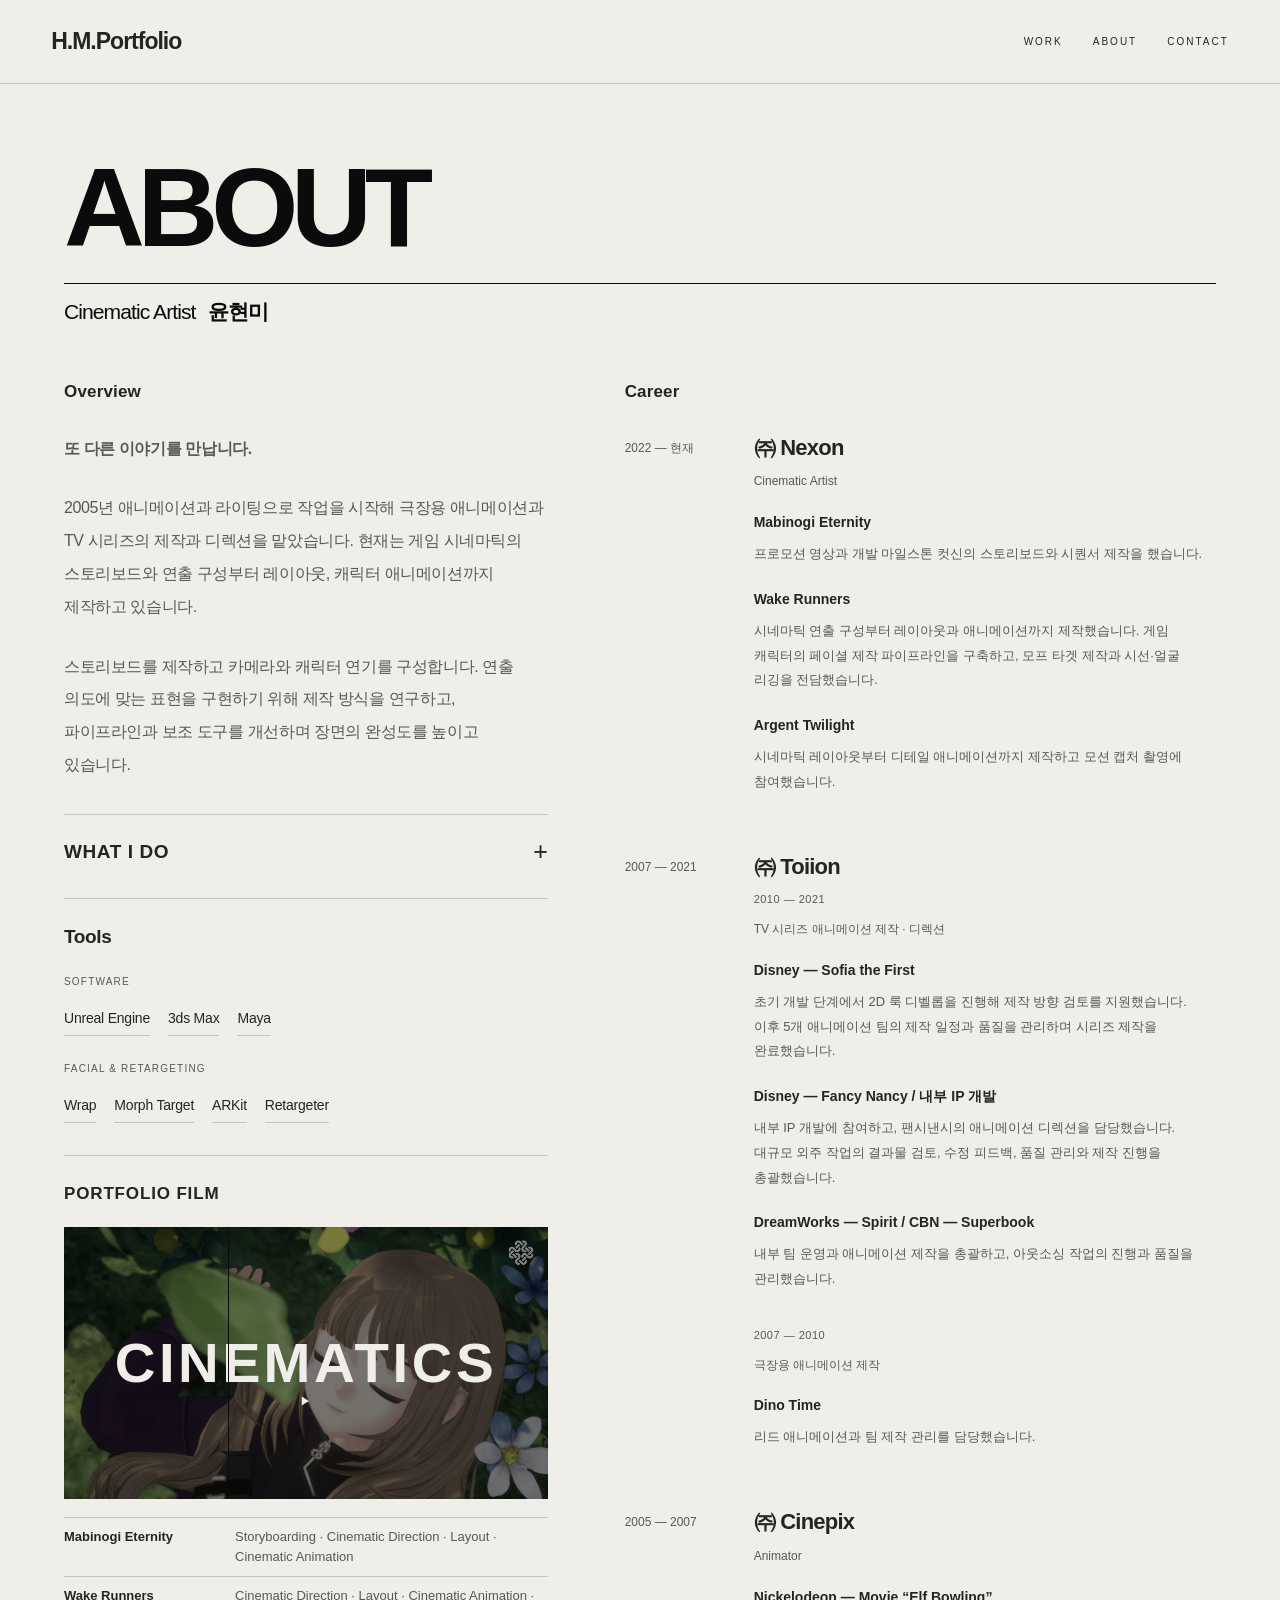
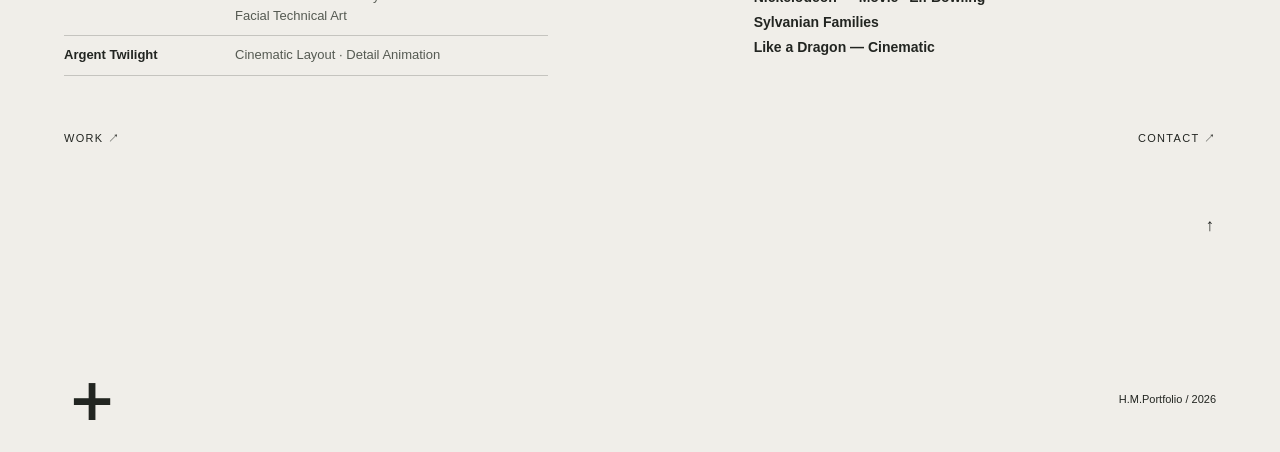
==== about.html @ 8726d9a7 "Update cinematic direction and facial workflows with preview stills" ====
<!doctype html>
<html lang="ko">
<head><meta charset="utf-8"><meta name="viewport" content="width=device-width,initial-scale=1"><meta name="description" content="H.M.Portfolio — 게임 시네마틱, 캐릭터 애니메이션과 페이셜 제작 경력"><title>ABOUT | H.M.Portfolio</title><link rel="stylesheet" href="style.css?v=home-plus-1"></head>
<body id="page-top">
<header class="detail-header"><a class="logo" href="index.html">H.M.Portfolio</a><nav aria-label="주 메뉴"><a href="index.html#works">WORK</a><a href="about.html" aria-current="page">ABOUT</a><a href="index.html#contact">CONTACT</a></nav></header>
<main class="about-profile profile-page" id="about" aria-labelledby="profile-title">
<div class="profile-container">
<div class="profile-heading about-title-lockup"><h1 id="profile-title">ABOUT</h1><div class="profile-identity"><span><span lang="en">Cinematic Artist</span> <strong>윤현미</strong></span></div></div>
<div class="profile-grid">
<section class="profile-bio" id="profile-overview" aria-labelledby="profile-overview-title"><h3 id="profile-overview-title" class="profile-column-heading">Overview</h3><div class="profile-bio-copy"><p><strong>또 다른 이야기를 만납니다.</strong></p><p>2005년 애니메이션과 라이팅으로 작업을 시작해 극장용 애니메이션과 TV 시리즈의 제작과 디렉션을 맡았습니다. 현재는 게임 시네마틱의 스토리보드와 연출 구성부터 레이아웃, 캐릭터 애니메이션까지 제작하고 있습니다.</p><p>스토리보드를 제작하고 카메라와 캐릭터 연기를 구성합니다. 연출 의도에 맞는 표현을 구현하기 위해 제작 방식을 연구하고, 파이프라인과 보조 도구를 개선하며 장면의 완성도를 높이고 있습니다.</p></div>
<details class="profile-whatido" id="profile-whatido"><summary><h3>WHAT I DO</h3><span class="whatido-toggle" aria-hidden="true">+</span></summary><div class="whatido-content">
<div class="whatido-item"><h4>Cinematic Direction</h4><p>애니메이션 디렉션과 아웃소싱 관리, 유관 부서 협업 경험을 바탕으로 작업 범위를 정리하고 시네마틱 제작 공수를 산정합니다.<br>콘셉트와 스토리보드로 장면의 방향을 설정하고, 애니메틱과 레이아웃을 통해 카메라 구도·컷의 길이·캐릭터 연기의 흐름을 구체화합니다.</p></div>

<div class="whatido-item"><h4>Unreal Cinematics</h4><p>시퀀서를 중심으로 캐릭터·카메라·표정을 구성하고, 라이팅과 포스트 프로세스를 조정합니다. 컷신과 인게임 플레이 간 전환을 구성합니다.</p></div>
<div class="whatido-item"><h4>Facial Technical Art</h4><p>캐릭터별 모프 타겟을 제작하고 얼굴을 리깅하며, 표정 전달 공정을 구성합니다. ARKit 표정 매핑과 시퀀서 제어를 활용하고, 눈꺼풀·입술·턱의 형태와 립싱크를 확인합니다.</p></div>

<div class="whatido-item"><h4>Pipeline R&amp;D</h4><p>스토리보드와 가이드 음성 제작에 AI 보조 도구를 적용했습니다. 기존 제작 경험을 바탕으로 반복 공정을 자동화하고 페이셜 제작과 엔진 연동 방식을 개선하고 있습니다.</p></div>
<div class="whatido-item"><h4>Leadership</h4><p>애니메이션 팀 운영과 제작을 이끈 경험을 바탕으로 공정을 정리하고 작업 효율을 높입니다. 작업 효율을 높이는 도구를 제작해 팀의 제작 환경을 개선합니다.</p></div>
</div></details>
<section class="profile-tool-strip" id="profile-tools" aria-labelledby="profile-tools-title"><div class="profile-tools-heading"><h3 id="profile-tools-title">Tools</h3></div><div class="profile-tool-columns"><div class="profile-tool-group"><h4>SOFTWARE</h4><ul><li>Unreal Engine</li><li>3ds Max</li><li>Maya</li></ul></div><div class="profile-tool-group"><h4>FACIAL &amp; RETARGETING</h4><ul><li>Wrap</li><li>Morph Target</li><li>ARKit</li><li>Retargeter</li></ul></div></div></section>
<section class="profile-showreel" id="about-portfolio-film" aria-labelledby="about-portfolio-film-title"><h3 id="about-portfolio-film-title">PORTFOLIO FILM</h3><div class="resume-showreel profile-inline-film"><button class="resume-film-cover project-film-cover unified-film-cover" type="button" aria-controls="about-film-player" aria-label="포트폴리오 영상 재생"><img src="assets/mabi-production/media-event-frame-cover-v02.png" alt="나뭇잎 아래 눈을 감은 마비노기 캐릭터"><span class="project-film-title" aria-hidden="true">CINEMATICS</span><span class="film-play-mark" aria-hidden="true">▶</span></button><div class="resume-film-stage" hidden><iframe id="about-film-player" class="vimeo-film-player" title="윤현미 시네마틱·애니메이션 포트폴리오 영상" data-vimeo-src="https://player.vimeo.com/video/1246816019?autoplay=1&amp;dnt=1&amp;quality=1080p" allow="autoplay; fullscreen; picture-in-picture; encrypted-media" allowfullscreen></iframe></div></div><dl class="showreel-credits" aria-label="프로젝트별 담당 역할"><div><dt>Mabinogi Eternity</dt><dd lang="en">Storyboarding · Cinematic Direction · Layout · Cinematic Animation</dd></div><div><dt>Wake Runners</dt><dd lang="en">Cinematic Direction · Layout · Cinematic Animation · Facial Technical Art</dd></div><div><dt>Argent Twilight</dt><dd lang="en">Cinematic Layout · Detail Animation</dd></div></dl></section>
</section>
<section class="profile-career profile-career-column" id="profile-career" aria-labelledby="profile-career-title"><h3 id="profile-career-title" class="profile-column-heading">Career</h3><div class="career-cards"><article class="career-entry"><div class="career-date">2022 — 현재</div><div><h3>㈜ Nexon</h3><div class="career-role">Cinematic Artist</div><div class="career-project"><h4>Mabinogi Eternity</h4><p>프로모션 영상과 개발 마일스톤 컷신의 스토리보드와 시퀀서 제작을 했습니다.</p></div><div class="career-project"><h4>Wake Runners</h4><p>시네마틱 연출 구성부터 레이아웃과 애니메이션까지 제작했습니다. 게임 캐릭터의 페이셜 제작 파이프라인을 구축하고, 모프 타겟 제작과 시선·얼굴 리깅을 전담했습니다.</p></div><div class="career-project"><h4>Argent Twilight</h4><p>시네마틱 레이아웃부터 디테일 애니메이션까지 제작하고 모션 캡처 촬영에 참여했습니다.</p></div></div></article>
<article class="career-entry"><div class="career-date">2007 — 2021</div><div><h3>㈜ Toiion</h3><section class="career-position"><div class="career-role"><span class="career-position-date">2010 — 2021</span>TV 시리즈 애니메이션 제작 · 디렉션</div><div class="career-project"><h4>Disney — Sofia the First</h4><p>초기 개발 단계에서 2D 룩 디벨롭을 진행해 제작 방향 검토를 지원했습니다. 이후 5개 애니메이션 팀의 제작 일정과 품질을 관리하며 시리즈 제작을 완료했습니다.</p></div><div class="career-project"><h4>Disney — Fancy Nancy / 내부 IP 개발</h4><p>내부 IP 개발에 참여하고, 팬시낸시의 애니메이션 디렉션을 담당했습니다. 대규모 외주 작업의 결과물 검토, 수정 피드백, 품질 관리와 제작 진행을 총괄했습니다.</p></div><div class="career-project"><h4>DreamWorks — Spirit / CBN — Superbook</h4><p>내부 팀 운영과 애니메이션 제작을 총괄하고, 아웃소싱 작업의 진행과 품질을 관리했습니다.</p></div></section><section class="career-position"><div class="career-role"><span class="career-position-date">2007 — 2010</span>극장용 애니메이션 제작</div><div class="career-project"><h4>Dino Time</h4><p>리드 애니메이션과 팀 제작 관리를 담당했습니다.</p></div></section></div></article>
<article class="career-entry"><div class="career-date">2005 — 2007</div><div><h3>㈜ Cinepix</h3><div class="career-role">Animator</div><div class="career-project"><h4>Nickelodeon — Movie “Elf Bowling”<br>Sylvanian Families<br>Like a Dragon — Cinematic</h4></div></div></article></div></section>
</div>

</div>
<div class="profile-page-links"><a href="index.html#works">WORK ↗</a><a href="index.html#contact">CONTACT ↗</a></div><nav class="project-pagination about-top-navigation" aria-label="페이지 이동"><a class="page-top-link" href="#page-top" aria-label="페이지 맨 위로" title="Back to top"><span aria-hidden="true">↑</span></a></nav></main><footer class="detail-footer"><a class="footer-home" href="index.html" aria-label="홈으로 이동" title="홈으로 이동">+</a><span>H.M.Portfolio / 2026</span></footer><script src="reveal.js?v=about-stagger-v02"></script><script src="film-poster-tone.js?v=hover-v02"></script><script src="https://player.vimeo.com/api/player.js" defer></script><script src="resume.js?v=landscape-1" defer></script><script src="video-guides.js"></script><script src="video-controls.js?v=autohide-v02"></script><script src="about-cover-reveal.js?v=4"></script></body></html>
---- style.css ----
:root{--cloud-dancer:#f0eee9;--bg:#101110;--ink:var(--cloud-dancer);--muted:#a4a49d;--line:#f0eee924}*{box-sizing:border-box}html{scroll-behavior:smooth;scroll-padding-top:90px}body{margin:0;background:var(--bg);color:var(--ink);font-family:Helvetica,Arial,'Malgun Gothic',sans-serif}a{color:inherit;text-decoration:none}button{font:inherit;cursor:pointer}a:focus-visible,button:focus-visible{outline:3px solid #e6d2a4;outline-offset:6px}header{position:absolute;top:0;left:0;width:100%;padding:28px 4%;display:flex;justify-content:space-between;align-items:center;z-index:5}header .logo{font-size:24px;font-weight:800;letter-spacing:-1px}nav{display:flex;gap:30px;font-size:10px;letter-spacing:2px}nav a:hover{opacity:.6}.hero{height:100svh;min-height:520px;position:relative;overflow:hidden;display:grid;place-items:center;background:#171b19}.hero-video{position:absolute;width:100%;height:100%;object-fit:cover;object-position:center}.hero:after{content:'';position:absolute;inset:0;background:linear-gradient(180deg,#0005,#0002 45%,#0009);pointer-events:none}.hero-copy{position:relative;z-index:1;text-align:center;pointer-events:none}.eyebrow{font-size:10px;letter-spacing:3px;text-transform:uppercase}h1{font-size:clamp(58px,12vw,185px);font-weight:700;letter-spacing:-.07em;line-height:1;margin:24px 0}.hero-copy p{font-size:12px;letter-spacing:3px}.scroll{position:absolute;bottom:36px;left:50%;transform:translateX(-50%);z-index:2;display:flex;align-items:center;gap:20px;font-size:10px;letter-spacing:3px;white-space:nowrap}.scroll span{font-size:29px}.video-toggle{position:absolute;right:4%;bottom:36px;z-index:2;border:1px solid #f0eee966;color:#f0eee9;background:#0003;border-radius:30px;min-height:42px;padding:10px 17px;font-size:10px;letter-spacing:1px}.works{padding:74px 4% 24px}.section-heading{display:flex;justify-content:space-between;align-items:end;margin-bottom:32px;gap:30px}.section-heading h2{font-size:clamp(30px,4vw,55px);letter-spacing:-2px;margin:12px 0 0;line-height:1.1}.section-heading p{font-size:12px;color:var(--muted);line-height:1.8;margin:0}.cards{display:grid;grid-template-columns:repeat(3,minmax(0,1fr));gap:32px 22px}.card{display:block;min-width:0}.card-image{position:relative;aspect-ratio:16/10;overflow:hidden;background:#262b28}.card-image img{width:100%;height:100%;object-fit:cover;display:block;transition:transform .7s,filter .7s;filter:brightness(.87)}.card:hover img{transform:scale(1.045);filter:brightness(1)}.card .arrow{position:absolute;right:15px;bottom:15px;width:39px;height:39px;border:1px solid #f0eee988;border-radius:50%;display:grid;place-items:center;background:#0002;transition:background .3s,color .3s}.card:hover .arrow{background:#f0eee9;color:#111}.card-meta{display:flex;justify-content:space-between;align-items:start;padding-top:16px;gap:10px}.card h3{font-size:23px;letter-spacing:-.6px;margin:0 0 7px;font-weight:500}.card small{font-size:9px;letter-spacing:2px;color:var(--muted)}.card-num{font-size:10px;color:var(--muted);padding-top:6px}.resume-art{background:#cdcec2;color:#202920;display:flex;align-items:end;padding:25px;position:relative}.resume-monogram{position:absolute;right:27px;top:-10px;font-size:190px;line-height:1.2;letter-spacing:-24px;font-weight:700;opacity:.14}.resume-art strong{font-size:33px;letter-spacing:-1px;line-height:1.1;position:relative}.resume-art .arrow{border-color:#20292066}.lab-art img{filter:brightness(.65) grayscale(1)}.contact{padding:100px 4% 28px}.contact h2{font-size:clamp(48px,8vw,120px);letter-spacing:-.06em;margin:22px 0 30px;font-weight:500}.contact-info{display:flex;gap:38px;color:#c6c6be;font-size:16px;flex-wrap:wrap}.footer-bottom{border-top:1px solid var(--line);padding-top:24px;margin-top:80px;display:flex;justify-content:space-between;font-size:10px;letter-spacing:1px;color:var(--muted)}.detail-header{position:relative;border-bottom:1px solid var(--line)}.detail-main{max-width:1400px;margin:auto;padding:60px 5% 90px}.back{font-size:11px;letter-spacing:1px;display:inline-block;margin-bottom:45px;color:var(--muted)}.detail-title{font-size:clamp(50px,8vw,115px);letter-spacing:-.055em;font-weight:500;line-height:1.05;margin:20px 0 30px}.detail-media{width:100%;display:block;margin:35px 0;max-height:78svh;object-fit:contain;background:#080908}.detail-summary{display:grid;grid-template-columns:1fr 2fr;gap:40px;padding:35px 0;border-top:1px solid var(--line);margin-top:35px}.detail-summary h2{font-size:12px;letter-spacing:2px;font-weight:400;color:var(--muted)}.detail-summary p{line-height:2;font-size:16px;margin:0}.detail-summary ul{padding-left:20px;line-height:2;margin:0}.next-project{display:flex;justify-content:space-between;padding:28px 0;border-block:1px solid var(--line);margin-top:65px;font-size:20px}.career-intro{font-size:11px;letter-spacing:3px;color:var(--muted);margin:25px 0 40px}.career-entry{display:grid;grid-template-columns:180px 1fr;gap:30px;padding:38px 0;border-top:1px solid var(--line)}.career-date{font-size:15px;color:#c9c9b8;padding-top:5px}.career-entry h3{font-size:27px;margin:0 0 9px;letter-spacing:-.5px}.career-role{color:var(--muted);font-size:13px;margin-bottom:24px}.career-entry h4{font-size:17px;margin:25px 0 8px}.career-entry p{font-size:15px;margin:0;line-height:1.9}.career-entry ul{padding-left:20px;font-size:15px;line-height:2;color:#f0eee9}.note{color:var(--muted);font-size:12px;line-height:1.9}.detail-footer{padding:25px 5%;border-top:1px solid var(--line);font-size:11px;color:var(--muted);display:flex;justify-content:space-between}
@media(min-width:1700px){.works,.contact{padding-left:7%;padding-right:7%}}@media(max-width:1000px){.cards{grid-template-columns:repeat(2,minmax(0,1fr))}}@media(max-width:600px){header{padding:24px 6%}nav{gap:14px;font-size:9px}.hero{min-height:560px}.hero-copy p{font-size:10px;letter-spacing:1px}.video-toggle{bottom:90px;right:6%}.works{padding:50px 6% 0}.section-heading{display:block}.section-heading p{margin-top:18px}.cards{grid-template-columns:1fr;gap:30px}.card-image{aspect-ratio:16/9}.card h3{font-size:23px}.contact{padding:80px 6% 25px}.footer-bottom{gap:20px;font-size:9px}.detail-main{padding:40px 6% 60px}.detail-summary,.career-entry{grid-template-columns:1fr;gap:14px}.detail-title{font-size:49px}.back{margin-bottom:25px}.detail-header nav a:first-child{display:none}.next-project{font-size:17px}}
@media(prefers-reduced-motion:reduce){html{scroll-behavior:auto}.card-image img{transition:none}.card:hover img{transform:none}}

/* Unit-inspired home: opening / moving image / film index */
.home{background:#080808;color:#f0eee9}.home.intro-running{overflow:hidden}.brand{display:inline-flex;flex-direction:column;align-items:center;color:#f0eee9}.brand-main{display:block;font-weight:900;letter-spacing:-.095em;line-height:.85;margin:0;padding-right:.075em}.brand-sub{display:block;letter-spacing:.52em;text-indent:.52em;font-weight:400;line-height:1;margin-top:18px;font-size:12px}.opening{position:fixed;inset:0;background:#000;z-index:100;display:grid;place-items:center;pointer-events:none;transition:opacity .55s;opacity:1}.opening-logo{display:flex;flex-direction:column;align-items:center;animation:opening-out .35s 1.65s both}.opening-logo .brand-main{font-size:clamp(100px,17vw,220px);animation:logo-in 1s cubic-bezier(.16,1,.3,1) both}.opening-logo .brand-sub{font-size:clamp(10px,1.4vw,18px);animation:sub-in 1s .25s both}.home.opening-finished .opening{opacity:0;visibility:hidden;transition:opacity .55s,visibility 0s .55s}.site-header{position:fixed;inset:0 0 auto;display:flex;align-items:center;justify-content:space-between;padding:19px 4%;height:92px;background:#000f;border-bottom:1px solid #f0eee919;transform:translateY(-100%);opacity:0;transition:transform .4s,opacity .4s;z-index:20}.home.past-hero .site-header{transform:none;opacity:1}.site-header .brand-main{font-size:38px}.site-header .brand-sub{font-size:6px;margin-top:8px}.site-menu{display:flex;gap:28px}.site-menu a{font-size:10px;letter-spacing:1.5px}.menu-button{display:none;width:40px;height:40px;background:none;border:0;padding:8px;color:#f0eee9}.menu-button span{display:block;height:1px;background:currentColor;margin:7px 0}.home .hero{height:100svh;min-height:480px;background:#000;isolation:isolate}.home .hero:after{background:linear-gradient(180deg,#0001 50%,#0006)}.home .hero-video{opacity:0;transition:opacity 1.2s;filter:brightness(.88)}.home.video-visible .hero-video{opacity:1}.hero-brand{position:absolute;left:50%;top:50%;transform:translate(-50%,-50%);z-index:2;opacity:0;transition:opacity 1s}.opening-finished .hero-brand{opacity:1}.hero-brand .brand-main{font-size:clamp(85px,13vw,180px);letter-spacing:-.095em}.hero-brand .brand-sub{font-size:clamp(10px,1.3vw,18px);margin-top:24px}.home .scroll{bottom:30px;flex-direction:column;gap:14px;font-size:10px;letter-spacing:2px;opacity:0;transition:opacity .7s}.opening-finished .scroll{opacity:1}.home .scroll span{font-size:24px}.home .video-toggle{bottom:35px;right:28px;border:0;background:#0004;border-radius:0;font-size:9px;padding:10px;min-height:40px}.home .works{padding:0;background:#101010;background-image:radial-gradient(#f0eee904 .7px,transparent .7px);background-size:4px 4px;scroll-margin-top:90px}.category-nav{display:flex;justify-content:center;gap:clamp(20px,5vw,80px);padding:28px 4%;border-bottom:1px solid #f0eee915;background:#030303;position:sticky;top:92px;z-index:10}.category-nav a{color:#999;font-size:11px;letter-spacing:1px;font-weight:700;white-space:nowrap}.category-nav a:hover{color:#f0eee9}.films-list{max-width:1280px;padding:80px 32px 20px;margin:auto}.film{margin:0 0 80px;scroll-margin-top:185px}.film-image{position:relative;display:block;aspect-ratio:2.28;overflow:hidden;background:#171717}.film-image img{width:100%;height:100%;object-fit:cover;display:block;transition:transform 1.1s cubic-bezier(.2,.7,.2,1),filter .6s;filter:brightness(.86)}.film-image:after{content:'';position:absolute;inset:0;background:linear-gradient(transparent 40%,#0008);pointer-events:none}.film-image h2{position:absolute;z-index:2;bottom:-.08em;left:3%;right:3%;text-align:center;margin:0;font-size:clamp(32px,5.4vw,78px);font-weight:800;line-height:1.1;letter-spacing:.015em;text-transform:uppercase;text-shadow:0 2px 20px #0003}.film-credits{display:flex;justify-content:center;gap:32px;padding:30px 15px 0;flex-wrap:wrap}.film-credits span{font-size:11px;font-weight:700;line-height:1.7;border-bottom:1px solid #f0eee9;letter-spacing:.1px}.film-image:hover img{transform:scale(1.035);filter:brightness(1)}.view-label{position:absolute;inset:40% 0 auto;text-align:center;z-index:2;font-size:11px;letter-spacing:2px;opacity:0;transform:translateY(10px);transition:opacity .4s,transform .4s}.film-image:hover .view-label,.film-image:focus-visible .view-label{opacity:1;transform:none}.resume-cover img{filter:brightness(.55) saturate(.6)}.lab-cover img{filter:brightness(.6) grayscale(1)}.home .contact{background:#000;padding:75px 6% 25px;display:grid;grid-template-columns:1fr 1fr;gap:50px;min-height:300px;align-items:start}.footer-brand{justify-self:start}.footer-brand .brand-main{font-size:90px}.footer-brand .brand-sub{font-size:9px;margin-top:17px}.home .contact h2{font-size:13px;letter-spacing:1px;font-weight:700;margin:0 0 22px}.contact-block p{font-size:12px;color:#aaa;margin:12px 0}.home .footer-bottom{grid-column:1/-1;width:100%;margin-top:25px;font-size:10px}.detail-header{background:#050505}.detail-header .logo{font-size:23px}.detail-title{font-weight:700}.detail-footer{background:#050505}@keyframes logo-in{from{opacity:0;transform:translateY(22px) scale(.93);filter:blur(9px)}to{opacity:1;transform:none;filter:blur(0)}}@keyframes sub-in{from{opacity:0;letter-spacing:1em}to{opacity:1;letter-spacing:.52em}}@keyframes opening-out{to{opacity:0;transform:scale(1.035)}}
@media(min-width:1500px){.films-list{max-width:1420px;padding-inline:45px}}@media(max-width:700px){.site-header{height:76px;padding:14px 5%}.site-header .brand-main{font-size:32px}.site-header .brand-sub{font-size:5px}.category-nav{top:76px;gap:22px;justify-content:flex-start;overflow-x:auto;padding:24px 5%}.category-nav a{font-size:9px}.films-list{padding:45px 4% 5px}.film{margin-bottom:50px;scroll-margin-top:165px}.film-image{aspect-ratio:2.15}.film-image h2{font-size:clamp(26px,6vw,42px)}.film-credits{padding-top:22px;gap:20px}.film-credits span{font-size:9px}.menu-button{display:block}.site-menu{display:none;position:absolute;right:0;top:76px;background:#000;padding:30px;width:100%;border-bottom:1px solid #333;justify-content:center}.site-menu.is-open{display:flex}.home .contact{gap:30px;padding:60px 6% 25px}.footer-brand .brand-main{font-size:62px}.footer-brand .brand-sub{font-size:6px;margin-top:12px}.hero-brand .brand-sub{margin-top:18px}.home .video-toggle{bottom:26px;right:15px}.view-label{display:none}.home .works{scroll-margin-top:76px}}
@media(prefers-reduced-motion:reduce){.opening-logo,.opening-logo .brand-main,.opening-logo .brand-sub{animation:none}.opening{display:none}.home.intro-running{overflow:auto}.hero-brand,.home .scroll{opacity:1}.hero-video,.hero-brand,.film-image img{transition:none}.film-image:hover img{transform:none}}

/* Image covers: subdued before hover, clear on hover or keyboard focus. */
.home .film-image img{filter:brightness(.45) saturate(.65)}
.home .film-image:hover img,.home .film-image:focus-visible img{filter:brightness(1) saturate(1)}
.home .resume-cover img{object-fit:contain}
@media(prefers-reduced-motion:reduce){.home .film-image img{transition:none}}

/* Solid resume cover and Mabinogi motion cover. */
.home .resume-cover{background:#303030}
.home .resume-cover::after{background:none}
.home .film-image .cover-video{display:block;width:100%;height:100%;object-fit:cover;filter:brightness(.45) saturate(.65);transition:filter .6s}
.home .film-image:hover .cover-video,.home .film-image:focus-visible .cover-video{filter:brightness(1) saturate(1);transform:none}
@media(prefers-reduced-motion:reduce){.home .film-image .cover-video{transition:none}.home .film-image:hover .cover-video{transform:none}}

/* Lock the Mabinogi video to its cover; decoding and hover cannot resize it. */
.home #mabi-card .film-image{position:relative;aspect-ratio:2.28;contain:layout paint}
.home #mabi-card .cover-video{position:absolute;inset:0;width:100%;height:100%;max-width:100%;object-fit:cover;transform:none;animation:none;transition:filter .6s}
.home #mabi-card .film-image:hover .cover-video,.home #mabi-card .film-image:focus-visible .cover-video{transform:none}
@media(max-width:700px){.home #mabi-card .film-image{aspect-ratio:2.15}}
@media(prefers-reduced-motion:reduce){.home #mabi-card .cover-video{transition:none}}

/* Wake Runners loop occupies a fixed cover, without zoom or layout movement. */
.home #wake-card .film-image{position:relative;aspect-ratio:2.28;contain:layout paint}
.home #wake-card .cover-video{position:absolute;inset:0;width:100%;height:100%;object-fit:cover;transform:none;animation:none;transition:filter .6s}
.home #wake-card .film-image:hover .cover-video,.home #wake-card .film-image:focus-visible .cover-video{transform:none}
@media(max-width:700px){.home #wake-card .film-image{aspect-ratio:2.15}}
@media(prefers-reduced-motion:reduce){.home #wake-card .cover-video{transition:none}}

/* Original artwork at rest; dark overlay and centered project title on hover. */
.home .film-image img,.home .film-image .cover-video,
.home .film-image:hover img,.home .film-image:focus-visible img,
.home .film-image:hover .cover-video,.home .film-image:focus-visible .cover-video{filter:none;transform:none}
.home .film-image::after{background:rgba(0,0,0,.55);opacity:0;transition:opacity .4s;z-index:1}
.home .film-image:hover::after,.home .film-image:focus-visible::after{opacity:1}
.home .film-image h2{top:50%;bottom:auto;left:50%;right:auto;transform:translate(-50%,-50%);width:94%;margin:0;opacity:0;transition:opacity .4s;pointer-events:none;text-align:center;z-index:2}
.home .film-image:hover h2,.home .film-image:focus-visible h2{opacity:1}
.home .film-image .view-label{display:none}
@media(hover:none){.home .film-image h2{opacity:1}.home .film-image::after{opacity:.35}}
@media(prefers-reduced-motion:reduce){.home .film-image::after,.home .film-image h2{transition:none}}

.home .resume-cover img{object-fit:cover;object-position:center}

.resume-section-title{font-size:clamp(22px,3vw,38px);font-weight:700;letter-spacing:.015em;margin:35px 0 20px;line-height:1.1}.resume-showreel .detail-media{margin:0 0 50px}

/* RESUME showreel: low-key slate cover with a fading centered title. */
.resume-showreel{margin:35px 0 50px}
.resume-film-cover{position:relative;display:block;width:100%;aspect-ratio:16/9;padding:0;border:0;background:#080808;overflow:hidden;color:#f0eee9;cursor:pointer}
.resume-film-cover img{display:block;width:100%;height:100%;object-fit:cover;object-position:center;filter:brightness(.5) saturate(.65)}
.resume-film-caption{position:absolute;inset:0;display:flex;align-items:center;justify-content:center;font-size:clamp(32px,5.4vw,78px);font-weight:800;line-height:1.1;letter-spacing:.015em;text-align:center;padding:0 3%;opacity:1;transition:opacity .45s;text-shadow:0 2px 20px #0003}
.resume-film-cover:hover .resume-film-caption,.resume-film-cover:focus-visible .resume-film-caption{opacity:.3}
.resume-showreel .resume-film-player{margin:0;max-height:78svh}
.resume-showreel [hidden]{display:none!important}
@media(max-width:700px){.resume-film-caption{font-size:clamp(22px,6vw,42px)}}
@media(prefers-reduced-motion:reduce){.resume-film-caption{transition:none}}

/* A single, readable rectangular mail contact at the end of the resume. */
.resume-contact-card{display:grid;grid-template-columns:1fr auto;gap:18px 35px;align-items:end;margin-top:65px;padding:36px 42px 40px;background:#f0eee9;color:#171916;border:1px solid #f0eee9;border-radius:0;transition:background .25s,border-color .25s}
.resume-contact-label{grid-column:1/-1;font-size:10px;font-weight:700;letter-spacing:2px;color:#55584e}
.resume-contact-name{font-size:clamp(40px,5vw,68px);font-weight:700;line-height:1;letter-spacing:-.04em}
.resume-contact-email{display:flex;gap:32px;align-items:center;font-size:clamp(17px,2vw,25px);line-height:1.5;overflow-wrap:anywhere}
.resume-contact-email>span{font-size:30px;line-height:1}
.resume-contact-card:hover,.resume-contact-card:focus-visible{background:#f0eee9;border-color:#f0eee9}
@media(max-width:650px){.resume-contact-card{grid-template-columns:1fr;padding:28px 25px;gap:22px}.resume-contact-email{justify-content:space-between}}
@media(prefers-reduced-motion:reduce){.resume-contact-card{transition:none}}

/* Portfolio cover and playback use matching 16:9 frames. */
.resume-film-stage{position:relative;width:100%;aspect-ratio:16/9;background:#000;overflow:hidden}
.resume-showreel .resume-film-stage .resume-film-player{position:absolute;inset:0;width:100%;height:100%;max-height:none;margin:0;object-fit:contain;object-position:center;transition:none}

/* Wake Runners work film, roles and source-based production notes. */
.production-kicker{font-size:12px;font-weight:500;letter-spacing:2px;margin:12px 0 18px;color:var(--muted)}
.wake-work-film .work-film-player{width:100%;aspect-ratio:16/9;max-height:none;object-fit:contain;margin:0;background:#000}
.media-caption{font-size:10px;letter-spacing:1.5px;color:var(--muted);margin:15px 0 40px}
.role-concept{font-size:clamp(22px,2.6vw,35px);letter-spacing:-.025em;line-height:1.35;margin:0 0 18px;font-weight:500}
.production-process{border-top:1px solid var(--line);padding-top:65px;margin-top:5px}
.production-title{font-size:clamp(35px,5vw,66px);letter-spacing:-.04em;font-weight:500;margin:20px 0 26px}
.process-lead{font-size:clamp(19px,2.2vw,27px);line-height:1.75;max-width:1000px;color:#f0eee9}
.process-body,.process-chapter>p{font-size:15px;line-height:2;color:#b9bbb3;max-width:1000px}
.process-tools{display:flex;flex-wrap:wrap;gap:9px;margin:28px 0 52px}.process-tools span{font-size:11px;border:1px solid #f0eee930;padding:8px 12px;color:#b9bbb3;letter-spacing:.5px}
.process-chapter{margin-top:46px}.chapter-num{font-size:10px;letter-spacing:1.8px;color:var(--muted)}.process-chapter h3{font-size:clamp(21px,3vw,34px);font-weight:500;line-height:1.4;letter-spacing:-.02em;margin:15px 0 22px}
.production-flow{list-style:none;counter-reset:step;display:grid;grid-template-columns:repeat(5,minmax(0,1fr));gap:10px;padding:0;margin:30px 0 55px}.production-flow li{counter-increment:step;border-top:1px solid #f0eee945;padding:18px 10px 10px 0;font-size:13px;line-height:1.7;color:#f0eee9}.production-flow li:before{content:'0' counter(step);display:block;font-size:10px;letter-spacing:2px;color:var(--muted);margin-bottom:12px}
.production-steps{margin:0}.production-steps>div{display:grid;grid-template-columns:140px 1fr;gap:25px;border-top:1px solid var(--line);padding:22px 0}.production-steps dt{font-size:15px;color:#f0eee9}.production-steps dd{margin:0;font-size:15px;color:#b9bbb3;line-height:1.9}
.production-figure{margin:45px 0}.production-figure img{display:block;width:100%;height:auto;background:#1b1b1b}.production-figure figcaption{color:var(--muted);font-size:10px;letter-spacing:1.4px;margin-top:14px}
.production-table{width:100%;border-collapse:collapse;text-align:left;font-size:14px;line-height:1.9}.production-table th,.production-table td{border-bottom:1px solid var(--line);padding:20px 18px 20px 0;vertical-align:top}.production-table thead th{font-size:11px;color:var(--muted);font-weight:400;letter-spacing:1px;border-top:1px solid var(--line)}.production-table tbody th{width:25%;font-weight:500}.production-table td{color:#b9bbb3}
.project-pagination{display:flex;justify-content:space-between;gap:20px;border-block:1px solid var(--line);margin-top:80px;padding:30px 0}.project-pagination a{font-size:17px;display:flex;align-items:center;gap:16px}.project-pagination a:hover{color:#d1c5a8}
@media(max-width:700px){.production-flow{grid-template-columns:1fr 1fr;gap:15px}.production-steps>div{grid-template-columns:1fr;gap:10px}.production-table th,.production-table td{padding-right:12px;font-size:12px}.production-table tbody th{width:31%}.project-pagination a{font-size:15px;gap:10px}.production-process{padding-top:45px}.process-tools{margin-bottom:35px}}

/* Clear, stronger heading hierarchy and discreet project navigation. */
.wake-production .detail-title{font-weight:800;letter-spacing:-.035em;color:#f0eee9}
.wake-production .production-title{font-weight:800;color:#f0eee9}
.wake-production .process-chapter h3{font-weight:700;color:#f0eee9}
.wake-production .detail-summary h2{font-size:14px;font-weight:700;line-height:1.6;letter-spacing:1.2px;color:#f0eee9}
.wake-production .production-kicker{font-size:13px;font-weight:700;color:#f0eee9}
.wake-production .project-pagination{padding:20px 0}
.wake-production .project-pagination a{font-size:11px;font-weight:600;letter-spacing:2px;min-height:32px;color:#b9bbb3}
.wake-production .project-pagination a:hover,.wake-production .project-pagination a:focus-visible{color:#f0eee9}

/* Two editorial work areas, sharing the portfolio-film cover interaction. */
.project-work-area{padding-top:30px;margin-top:25px}
.project-area-title{font-size:clamp(29px,4.5vw,62px);font-weight:800;line-height:1.15;letter-spacing:-.025em;color:#f0eee9;margin:18px 0 32px;overflow-wrap:normal}
.facial-work-area{border-top:1px solid #f0eee955;padding-top:65px;margin-top:65px}
.wake-production .work-info-label{font-size:13px;font-weight:700;letter-spacing:1.5px;line-height:1.6;color:#f0eee9;margin:0 0 20px}
.wake-production .detail-summary>.work-info-label{margin:0}
.work-pipeline{margin-top:35px}.cinematic-flow{grid-template-columns:repeat(3,minmax(0,1fr));margin-bottom:0}
.production-flow strong{font-size:15px;font-weight:600}.production-flow p{font-size:14px;line-height:1.9;color:#b9bbb3;margin:14px 0 0}
.development-story{margin:30px 0 45px}.development-story .process-lead{font-size:clamp(19px,2.2vw,27px)}
.engine-application{margin-top:45px}
@media(max-width:700px){.project-area-title{font-size:clamp(28px,6vw,42px)}.facial-work-area{padding-top:45px;margin-top:45px}.cinematic-flow{grid-template-columns:1fr;gap:20px}.wake-production .detail-summary>.work-info-label{margin-bottom:8px}}

/* Concise production copy and one enclosure per pipeline. */
.wake-production .detail-summary{border:0;padding:0;margin-top:28px;gap:20px 40px}
.wake-production .role-note{font-size:14px;color:#b9bbb3;margin-top:14px;line-height:1.9}
.section-index{display:inline-block;color:#8f9189;margin-right:12px;letter-spacing:1px;font-size:11px}
.pipeline-box{list-style:none;counter-reset:pipeline;display:flex;flex-direction:column;gap:26px;border:1px solid #f0eee930;background:#f0eee903;padding:30px;margin:22px 0 0}
.pipeline-box li{counter-increment:pipeline;display:grid;grid-template-columns:30px minmax(140px,.8fr) 2fr;gap:18px;align-items:baseline;border:0;padding:0}
.pipeline-box li::before{content:'0' counter(pipeline);font-size:10px;color:#8f9189;letter-spacing:1px}
.pipeline-box strong{font-size:14px;font-weight:600;color:#f0eee9;line-height:1.8}
.pipeline-box p{font-size:14px;line-height:1.9;color:#b9bbb3;margin:0}
.film-play-mark{position:absolute;top:50%;left:50%;transform:translate(-50%,-50%);display:grid;place-items:center;width:40px;height:40px;padding-left:2px;border:1px solid #f0eee980;border-radius:50%;font-size:12px;line-height:1;color:#f0eee9;pointer-events:none;transition:opacity .35s}
.resume-film-cover:hover .film-play-mark,.resume-film-cover:focus-visible .film-play-mark{opacity:.5}
.application-example{width:min(100%,520px);margin:25px 0 36px}
.example-film-placeholder{position:relative;aspect-ratio:16/9;overflow:hidden;background:#080808}
.example-film-placeholder img{display:block;width:100%;height:100%;object-fit:cover;filter:brightness(.5) saturate(.65)}
.application-example figcaption{display:flex;justify-content:space-between;gap:15px;font-size:11px;color:#bbbcb4;margin-top:12px}.application-example figcaption span{font-size:10px;color:#85877f}
.application-notes-title{font-size:13px;font-weight:700;letter-spacing:.5px;margin:0 0 22px;color:#f0eee9}
.application-notes{margin:0;display:flex;flex-direction:column;gap:26px}.application-notes>div{display:grid;grid-template-columns:220px 1fr;gap:25px}.application-notes dt{font-size:14px;line-height:1.9;font-weight:700;color:#f0eee9}.application-notes dd{font-size:14px;line-height:1.9;color:#b9bbb3;margin:0}
@media(max-width:700px){.pipeline-box{padding:22px 18px;gap:25px}.pipeline-box li{grid-template-columns:25px 1fr;gap:6px 12px}.pipeline-box p{grid-column:2}.application-notes>div{grid-template-columns:1fr;gap:8px}.wake-production .detail-summary{gap:12px}}
@media(prefers-reduced-motion:reduce){.film-play-mark{transition:none}}

/* Group each content type with one border, retaining whitespace within. */
.wake-production .detail-summary.role-box{border:1px solid #f0eee930;background:#f0eee903;padding:30px;grid-template-columns:180px 1fr;gap:24px 30px;margin-top:20px}
.wake-production .role-box .role-note{margin-top:10px}
.application-content-box{border:1px solid #f0eee930;background:#f0eee903;padding:30px}
.application-content-box>div{grid-template-columns:220px 1fr;gap:30px}
.wake-production .project-pagination a{font-size:22px;letter-spacing:0;min-width:44px;min-height:44px;justify-content:center}
.project-pagination a:last-child{margin-left:auto}
@media(max-width:700px){.wake-production .detail-summary.role-box{padding:22px 18px;grid-template-columns:1fr;gap:14px}.application-content-box{padding:22px 18px}.application-content-box>div{grid-template-columns:1fr;gap:8px}}

/* Discreet media guides and an 8px triangular pointer. */
.guided-video{position:relative;background:#000;margin:35px 0;line-height:0;isolation:isolate}
.guided-video .detail-media{margin:0;display:block}
.has-video-guides{--guide-x:50%;--guide-y:50%}
.video-guide-overlay{position:absolute;inset:0;z-index:4;display:block;overflow:hidden;pointer-events:none;opacity:0;transition:opacity .2s}
.video-guide-frame{position:absolute;inset:20px;border:1px solid #f0eee938;pointer-events:none}
.video-guide-horizontal{position:absolute;left:20px;right:20px;top:var(--guide-y);height:1px;background:#f0eee930}
.video-guide-vertical{position:absolute;top:20px;bottom:20px;left:var(--guide-x);width:1px;background:#f0eee930}
@media(hover:hover) and (pointer:fine){
 .guides-active>.video-guide-overlay{opacity:1}
 .has-video-guides,.has-video-guides>video{cursor:url("data:image/svg+xml,%3Csvg xmlns='http://www.w3.org/2000/svg' width='12' height='14' viewBox='0 0 12 14'%3E%3Cpath d='M2 2L10 7L2 12Z' fill='#f0eee9' stroke='%23000' stroke-opacity='.45' stroke-width='.6'/%3E%3C/svg%3E") 5 7,pointer}
 .resume-film-cover.has-video-guides:hover .film-play-mark{opacity:0}
}
.film-play-mark{width:12px;height:14px;padding:0;border:0;border-radius:0;font-size:11px}
.detail-footer{border:0}
.project-pagination{border:0}
@media(prefers-reduced-motion:reduce){.video-guide-overlay{transition:none}}

/* Custom film controls: fine frame lines and translucent utility cells. */
.has-custom-player{position:relative;background:#000;overflow:hidden;isolation:isolate}
.player-toolbar{position:absolute;left:0;right:0;bottom:0;z-index:8;height:58px;display:flex;align-items:stretch;border:1px solid #f0eee938;background:rgba(6,10,9,.48);backdrop-filter:blur(8px);-webkit-backdrop-filter:blur(8px);color:#f0eee9;line-height:1;opacity:1;transition:opacity .25s;cursor:default}
.player-action{display:grid;place-items:center;flex:0 0 58px;width:58px;min-height:44px;border:0;border-right:1px solid #f0eee930;border-radius:0;padding:0;background:transparent;color:#f0eee9;cursor:pointer;transition:background .2s}
.player-action:last-child{border-right:0}.player-action:hover,.player-action:focus-visible{background:#f0eee915}
.player-action svg{width:17px;height:17px;display:block;pointer-events:none}
.player-action[hidden]{display:none}
.player-time{display:flex;align-items:center;justify-content:center;flex:0 0 68px;padding:0 10px;font-family:Consolas,'Courier New',monospace;font-size:10px;font-weight:600;letter-spacing:.2px;white-space:nowrap}
.player-elapsed{border-right:1px solid #f0eee930;background:#f0eee905}.player-total{border-right:1px solid #f0eee930}
.player-progress-cell{flex:1;min-width:35px;display:flex;align-items:center;padding:0 22px}
.player-progress{--progress:0%;appearance:none;-webkit-appearance:none;display:block;width:100%;height:24px;margin:0;padding:0;border:0;border-radius:0;outline-offset:5px;background:transparent;cursor:pointer}
.player-progress::-webkit-slider-runnable-track{height:1px;background:linear-gradient(to right,#f0eee9 0 var(--progress),#f0eee940 var(--progress) 100%)}
.player-progress::-moz-range-track{height:1px;background:#f0eee940}.player-progress::-moz-range-progress{height:1px;background:#f0eee9}
.player-progress::-webkit-slider-thumb{appearance:none;-webkit-appearance:none;width:7px;height:7px;border:0;border-radius:50%;margin-top:-3px;background:#f0eee9;opacity:0}
.player-progress::-moz-range-thumb{width:7px;height:7px;border:0;border-radius:50%;background:#f0eee9;opacity:0}
.player-progress:hover::-webkit-slider-thumb,.player-progress:focus-visible::-webkit-slider-thumb{opacity:1}.player-progress:hover::-moz-range-thumb,.player-progress:focus-visible::-moz-range-thumb{opacity:1}
.player-progress:disabled{opacity:.3;cursor:default}
.has-custom-player.controls-idle:not(.player-paused)>.player-toolbar{opacity:0;pointer-events:none}
.controls-keyboard>.player-toolbar:focus-within{opacity:1!important;pointer-events:auto!important}
.player-status{position:absolute;top:50%;left:50%;transform:translate(-50%,-50%);padding:10px 16px;background:#0009;color:#f0eee9;font-size:12px;line-height:1.6;z-index:7;pointer-events:none;white-space:nowrap}
.player-status[hidden]{display:none}
.resume-film-stage.has-custom-player:fullscreen,.guided-video.has-custom-player:fullscreen{width:100vw;height:100dvh;max-width:none;margin:0;aspect-ratio:auto;display:block;background:#000}
.has-custom-player:fullscreen video.detail-media{position:absolute;inset:0;width:100%;height:100%;max-height:none;object-fit:contain;margin:0}
@media(max-width:650px){.player-toolbar{height:46px}.player-action{flex-basis:44px;width:44px}.player-action svg{width:15px;height:15px}.player-time{flex-basis:52px;padding:0 7px;font-size:9px}.player-progress-cell{padding:0 12px}}

@media(prefers-reduced-motion:reduce){.player-toolbar,.player-action{transition:none}}

/* Shared detail-page hierarchy, matching the Wake Runners layout. */
.work-detail .detail-title{font-weight:800;letter-spacing:-.035em;color:#f0eee9}
.work-detail .work-info-label{font-size:13px;font-weight:700;letter-spacing:1.5px;line-height:1.6;color:#f0eee9;margin:0 0 20px}
.work-detail .detail-summary.role-box{border:1px solid #f0eee930;background:#f0eee903;padding:30px;grid-template-columns:180px 1fr;gap:24px 30px;margin-top:20px}
.work-detail .detail-summary.role-box>.work-info-label{margin:0}
.work-detail .detail-summary.role-box p{font-size:15px;line-height:1.9;margin:0;color:#f0eee9}
.work-detail .detail-summary.role-box .role-note{font-size:14px;margin-top:10px;color:#b9bbb3}
.work-detail .project-pagination{border:0;padding:20px 0;margin-top:65px}
.work-detail .project-pagination a{font-size:22px;letter-spacing:0;min-width:44px;min-height:44px;justify-content:center;color:#b9bbb3}
.work-detail .project-pagination a:hover{color:#f0eee9}
.shared-detail-section{margin-top:35px}.shared-detail-section+.shared-detail-section{margin-top:65px}
.career-cards{display:flex;flex-direction:column;gap:20px}
.work-detail .career-entry{border:1px solid #f0eee930;background:#f0eee903;padding:30px;grid-template-columns:180px 1fr;gap:30px;margin:0}
.work-detail .career-entry h3{font-size:25px;font-weight:700;color:#f0eee9}
.work-detail .career-entry h4{font-size:15px}.work-detail .career-entry p,.work-detail .career-entry ul{font-size:14px;line-height:1.9;color:#b9bbb3}
.work-detail .career-date{font-size:13px;letter-spacing:.3px}.work-detail .career-intro{margin:0 0 25px}
.resume-contact-card.email-only{display:flex;align-items:center;justify-content:center;min-height:76px;padding:18px 30px;margin-top:38px;background:#f0eee9;color:#1c1e19;border:1px solid #f0eee9;border-radius:0;font-size:clamp(18px,2vw,25px);font-weight:400;letter-spacing:.045em;line-height:1.4;overflow-wrap:anywhere;transition:background .3s,color .3s}
.resume-contact-card.email-only:hover,.resume-contact-card.email-only:focus-visible{background:transparent;color:#f0eee9}
@media(max-width:700px){.work-detail .detail-summary.role-box,.work-detail .career-entry{padding:22px 18px;grid-template-columns:1fr;gap:14px}.work-detail .detail-summary.role-box>.work-info-label{margin:0}.resume-contact-card.email-only{min-height:64px;padding:16px 20px}}
@media(prefers-reduced-motion:reduce){.resume-contact-card.email-only{transition:none}}

.career-position{margin-top:24px}.career-position+.career-position{margin-top:34px}.career-position-date{display:block;font-size:11px;letter-spacing:.5px;margin-bottom:9px;color:#aaa}.work-detail .career-position .career-role{line-height:1.6;margin-bottom:18px}

/* Three companies in one frame; inset separators never touch its edges. */
.resume-detail .career-cards{display:flex;flex-direction:column;gap:0;border:2px solid #f0eee955;background:#f0eee903;padding:0}
.resume-detail .career-cards .career-entry{position:relative;border:0;background:transparent;padding:36px 30px;margin:0}
.resume-detail .career-cards .career-entry+.career-entry::before{content:'';position:absolute;top:0;left:30px;right:30px;height:1px;background:#f0eee928}
@media(max-width:700px){.resume-detail .career-cards .career-entry{padding:26px 20px}.resume-detail .career-cards .career-entry+.career-entry::before{left:20px;right:20px}}

/* AI-assisted Max pipeline: original document content */
.ai-pipeline-content{margin-top:22px;border:1px solid #f0eee930;background:#f0eee903;padding:30px}
.ai-pipeline-content h4{margin:0 0 20px;font-size:19px;line-height:1.6;font-weight:650;color:#f0eee9}
.ai-pipeline-content p{font-size:14px;line-height:1.95;color:#b9bbb3;margin:0}
.ai-pipeline-content strong{color:#f0eee9;font-weight:600}
.ai-pipeline-diagram{margin:25px 0;overflow-x:auto}
.ai-pipeline-diagram img{display:block;width:100%;min-width:860px;height:auto}
.ai-pipeline-table-wrap{overflow-x:auto}
.ai-pipeline-content table{width:100%;border-collapse:collapse;font-size:14px;line-height:1.8;text-align:left}
.ai-pipeline-content th{font-weight:600;color:#f0eee9;padding:13px 16px;background:#f0eee905;border-bottom:1px solid #f0eee925}
.ai-pipeline-content td{padding:15px 16px;color:#b9bbb3;border-bottom:1px solid #f0eee912;vertical-align:top}
.ai-pipeline-content th:first-child{width:40%}
.ai-pipeline-content tbody tr:last-child td{border-bottom:0}
.ai-pipeline-content blockquote{margin:25px 0 0;padding:20px 0 0;border:0}
.ai-pipeline-content blockquote p+p{margin-top:7px;font-size:12px}
.ai-max-pipeline .production-figure{margin-bottom:0}
@media(max-width:700px){.ai-pipeline-content{padding:22px 18px}.ai-pipeline-content h4{font-size:17px}.ai-pipeline-content th,.ai-pipeline-content td{padding:12px 10px;font-size:13px}}

/* Highlight the production result before the process explanation. */
.ai-pipeline-content .pipeline-result{margin:24px 0 30px;padding:28px 30px 22px;background:#f0eee9;color:#242622}
.pipeline-result-main{display:flex;align-items:center;justify-content:space-between;gap:24px;flex-wrap:wrap}
.ai-pipeline-content .pipeline-result-label{font-size:12px;font-weight:600;letter-spacing:.05em;color:#45483f;margin:0 0 12px;line-height:1.5}
.pipeline-result-metric{display:flex;align-items:baseline;gap:clamp(16px,3vw,36px);font-size:clamp(44px,6vw,76px);font-weight:750;line-height:1.1;letter-spacing:-.055em;font-variant-numeric:tabular-nums;white-space:nowrap}
.result-before{color:#797c72;font-weight:400}.result-after{color:#20241d}.result-unit{font-size:.34em;letter-spacing:-.02em;margin-left:4px;font-weight:500}.result-arrow{align-self:center;font-size:.45em;color:#888c80;font-weight:400;letter-spacing:0}
.pipeline-result-reduction{display:flex;align-items:baseline;gap:8px;color:#434b39;font-size:14px;white-space:nowrap}
.ai-pipeline-content .pipeline-result-reduction strong{color:#323e27;font-size:clamp(36px,4vw,52px);font-weight:750;line-height:1;letter-spacing:-.05em}.pipeline-result-reduction strong span{font-size:.5em;margin-left:2px}
.ai-pipeline-content .pipeline-result-note{font-size:11px;color:#696d62;line-height:1.8;margin-top:22px}
@media(max-width:700px){.ai-pipeline-content .pipeline-result{padding:24px 20px 20px}.pipeline-result-main{gap:20px}.pipeline-result-metric{gap:18px}.ai-pipeline-content .pipeline-result-note{margin-top:18px}}

/* Compact result panel below the pipeline table. */
.ai-pipeline-content .pipeline-result{margin:24px 0 0;padding:14px 22px 12px}
.pipeline-result-main{gap:12px}
.ai-pipeline-content .pipeline-result-label{font-size:11px;margin-bottom:5px}
.pipeline-result-metric{font-size:clamp(32px,4vw,44px);gap:clamp(14px,2vw,24px)}
.ai-pipeline-content .pipeline-result-reduction strong{font-size:clamp(27px,3vw,34px)}
.pipeline-result-reduction{font-size:12px;gap:6px}
.ai-pipeline-content .pipeline-result-note{margin-top:10px;font-size:10px;line-height:1.6}
@media(max-width:700px){.ai-pipeline-content .pipeline-result{padding:13px 16px 11px}.pipeline-result-main{gap:12px}.ai-pipeline-content .pipeline-result-note{margin-top:9px}}

/* Film Lab: preserve the complete drawing inside its cover. */
.home #lab-card .film-image{background:#080808}
.home #lab-card .cover-video{object-fit:contain;transform:none;animation:none}
.lab-motion-figure video{display:block;width:100%;height:auto;aspect-ratio:1456/816;object-fit:contain;background:#080808}

/* Exact 21:9 Film Lab composition on all screens. */
.home #lab-card .film-image{aspect-ratio:21/9}
.lab-motion-figure video{aspect-ratio:21/9}

/* Project case studies: film first, then contribution and technical evidence. */
.project-case .detail-title{font-size:clamp(42px,7.2vw,98px);margin-bottom:16px}
.project-period{font-size:12px;letter-spacing:.09em;color:var(--muted);margin:0 0 32px}
.project-case .project-cinematics{margin-top:0;margin-bottom:0}
.project-film-title{position:absolute;inset:0;display:grid;place-items:center;font-size:clamp(25px,4.4vw,62px);font-weight:800;letter-spacing:.065em;color:var(--ink);transition:opacity .25s}
.project-film-cover .film-play-mark{top:64%}
.project-film-cover:hover .project-film-title,.project-film-cover:focus-visible .project-film-title{opacity:.45}
.project-film-cover.is-opening .project-film-title,.project-film-cover.is-opening .film-play-mark{opacity:0}
.project-outline{position:sticky;top:0;z-index:8;display:flex;gap:28px;overflow-x:auto;white-space:nowrap;padding:21px 0;background:var(--bg);border-bottom:1px solid #f0eee925;font-size:10px;letter-spacing:.08em}
.project-outline a{color:var(--muted)}.project-outline a:hover,.project-outline a:focus-visible{color:var(--ink)}
.project-case .project-work-area{scroll-margin-top:85px;margin-top:40px;padding-top:20px}
.project-case .role-box{border:0;background:none;padding:22px 0;grid-template-columns:180px 1fr}
.project-case .work-info-label{font-size:11px}
.project-case .project-area-title{font-size:clamp(24px,3vw,38px)}
.technical-breakdown{margin:25px 0 0}.technical-breakdown>div{display:grid;grid-template-columns:180px 1fr;gap:30px;padding:25px 0;border-bottom:1px solid #f0eee919}.technical-breakdown dt{font-size:15px;font-weight:650}.technical-breakdown dd{margin:0;color:var(--muted);font-size:14px;line-height:1.9}
#project-results{scroll-margin-top:85px}
@media(max-width:700px){.project-outline{gap:22px;padding:18px 0}.project-case .role-box,.technical-breakdown>div{grid-template-columns:1fr;gap:12px}.project-period{margin-bottom:24px}.project-film-cover .film-play-mark{top:72%}}
@media(prefers-reduced-motion:reduce){.project-film-title{transition:none}}

/* Wake Runners: open case-study hierarchy, scoped to this project. */
.project-case .project-contribution,.project-case .project-case-study{scroll-margin-top:85px}
.project-contribution{padding:48px 0 42px}
.wake-section-label{display:block;font-size:10px;font-weight:650;letter-spacing:.12em;color:var(--muted);margin:0 0 22px}
.contribution-columns{display:grid;grid-template-columns:1fr 1fr;gap:45px}
.contribution-columns h3{font-size:22px;letter-spacing:-.025em;margin:0 0 13px;font-weight:700}
.contribution-columns p{font-size:14px;line-height:1.95;color:#c6c6be;margin:0 0 15px}
.technology-line{font-size:11px;line-height:1.9;color:var(--muted)}
.project-case .project-case-study{border:0;background:none;padding:48px 0 28px;margin:0}
.project-case-study+.project-case-study{border-top:1px solid #f0eee91c}
.case-study-heading{margin-bottom:38px}.case-study-heading .wake-section-label{margin-bottom:12px}
.case-study-heading h2{font-size:clamp(25px,3vw,36px);line-height:1.4;letter-spacing:-.04em;font-weight:750;margin:0}
.case-story-row{display:grid;grid-template-columns:160px minmax(0,1fr);gap:30px;padding:0;margin-bottom:38px}
.case-story-row>h3{font-size:13px;font-weight:600;margin:3px 0 0;line-height:1.8}.case-story-row>h3 span{display:inline-block;font-size:10px;font-weight:400;color:var(--muted);margin-right:16px}
.case-story-row p{font-size:14px;line-height:1.95;color:#b9bbb3;margin:0 0 14px}
.case-story-row .story-lead{font-size:17px;line-height:1.8;color:var(--ink);font-weight:600}
.open-process{list-style:none;counter-reset:open-step;margin:20px 0 0;padding:0;display:grid;grid-template-columns:repeat(3,minmax(0,1fr));gap:25px}
.open-process li{counter-increment:open-step}.open-process li:before{content:'0' counter(open-step);display:block;font-size:10px;color:var(--muted);margin-bottom:10px}
.open-process strong{display:block;font-size:14px;font-weight:650;margin-bottom:8px}.open-process p{font-size:13px;margin:0}
.facial-process{grid-template-columns:repeat(2,minmax(0,1fr));gap:26px 35px;margin-top:28px}
.facial-process > li:only-child { grid-column: 1 / -1; }
.facial-process > li:only-child p + p { margin-top: .35em; }
.facial-pipeline-track h4.story-lead { margin: 0 0 8px; }
.facial-pipeline-track + .facial-pipeline-track {
  border-top: 1px solid var(--line);
  margin-top: clamp(24px, 3.5vw, 44px);
  padding-top: clamp(20px, 3vw, 36px);
}
.case-evidence-link{display:inline-block;font-size:11px;letter-spacing:.02em;color:var(--ink);margin-top:3px}
.project-case-study .production-figure{margin:32px 0 0}.project-case-study .production-figure figcaption{font-size:9px}
.wake-production .facial-result-content .pipeline-result{background:var(--cloud-dancer);color:#242622;margin:0 0 32px;padding:14px 22px 12px;scroll-margin-top:90px}
.wake-production .facial-result-content .pipeline-result-label{color:#45483f;font-size:11px;margin:0 0 5px}
.wake-production .facial-result-content .pipeline-result-reduction strong{font-size:34px;color:#323e27;letter-spacing:-.05em}
.wake-production .facial-result-content .pipeline-result-note{font-size:10px;line-height:1.6;margin:10px 0 0;color:#696d62}
.engine-result-title{font-size:11px;letter-spacing:.1em;margin:0 0 14px;font-weight:650}
.open-applications{margin:24px 0 0}.open-applications>div{margin:0 0 23px}.open-applications dt{font-size:14px;font-weight:650;margin-bottom:7px}.open-applications dd{font-size:13px;line-height:1.95;color:#b9bbb3;margin:0}
.wake-production .case-story-row .application-example{margin:28px 0 0}
@media(max-width:700px){.contribution-columns{grid-template-columns:1fr;gap:30px}.project-contribution{padding:34px 0 18px}.project-case .project-case-study{padding-top:34px}.case-story-row{grid-template-columns:1fr;gap:14px;margin-bottom:32px}.case-study-heading{margin-bottom:28px}.open-process{grid-template-columns:1fr;gap:20px}.facial-process{grid-template-columns:1fr}.wake-production .facial-result-content .pipeline-result{padding:14px 16px 12px}.case-story-row .story-lead{font-size:16px}}

/* Argent cover: fixed composition with white particle motion only. */
.home #argent-card .cover-video{position:absolute;inset:0;width:100%;height:100%;object-fit:cover;transform:none;animation:none}

/* Motion cover is distinct from the cutscene player. */
.resume-film-cover .project-cover-loop{display:block;width:100%;height:100%;object-fit:cover;pointer-events:none;filter:brightness(.82)}

/* Unified project contributions: typography and spacing replace card borders. */
.project-case .project-contribution,.project-case .project-case-study{scroll-margin-top:85px}
.contribution-three{grid-template-columns:repeat(3,minmax(0,1fr));gap:30px}
.contribution-number{display:block;font-size:10px;letter-spacing:.1em;color:var(--muted);margin-bottom:13px}
.contribution-three h3{font-size:clamp(17px,2vw,22px)}
.project-case .project-contribution{border:0;background:none}
.project-case .project-case-study{border:0;background:none}
.project-case .project-case-study+.project-case-study{border-top:1px solid #f0eee91c}
.work-detail .role-box{border:0;background:none}
@media(max-width:700px){.contribution-three{grid-template-columns:1fr;gap:26px}}

/* Resume uses the same open editorial hierarchy as project case studies. */
.resume-detail .shared-detail-section:first-of-type{margin-top:0}
.resume-detail .resume-career-content{padding-top:45px;margin-top:0}
.resume-detail #resume-career-heading,.resume-detail #resume-contact{scroll-margin-top:85px}
.resume-career-lead{font-size:clamp(22px,3vw,34px);font-weight:750;line-height:1.5;letter-spacing:-.04em;margin:0 0 18px}
.resume-career-description{font-size:14px;line-height:1.95;color:var(--muted);max-width:760px;margin:0 0 35px}
.resume-detail .career-cards{border:0;background:none;gap:0}
.resume-detail .career-cards .career-entry{padding:34px 0;grid-template-columns:160px minmax(0,1fr);gap:30px}
.resume-detail .career-cards .career-entry+.career-entry::before{left:0;right:0;background:#f0eee91c}
.resume-detail .career-entry h3{font-size:24px;margin:0 0 10px}
.resume-detail .career-role{font-size:12px;line-height:1.9;margin-bottom:20px}
.resume-detail .career-date{font-size:12px;color:var(--muted)}
.resume-detail .career-project{margin:0 0 22px}.resume-detail .career-project:last-child{margin-bottom:0}
.resume-detail .career-entry h4{font-size:14px;font-weight:600;margin:0 0 7px}
.resume-detail .career-entry p,.resume-detail .career-entry ul{font-size:14px;line-height:1.95;color:#b9bbb3}
.resume-detail .career-entry ul{list-style:none;padding:0;margin:16px 0 0}
.resume-detail .resume-inline-contact{padding:35px 0 0;margin-left:190px;background:none;border:0}
.resume-inline-contact .wake-section-label{margin-bottom:13px}
.resume-inline-contact>a{display:inline-flex;align-items:center;gap:28px;font-size:clamp(19px,2.8vw,30px);letter-spacing:-.025em;color:var(--ink);line-height:1.6;overflow-wrap:anywhere;transition:opacity .2s}
.resume-inline-contact>a span{font-size:.65em}.resume-inline-contact>a:hover{opacity:.55}
@media(max-width:700px){.resume-detail .career-cards .career-entry{padding:28px 0;grid-template-columns:1fr;gap:13px}.resume-detail .resume-inline-contact{margin-left:0;padding-top:25px}.resume-detail .resume-career-content{padding-top:32px}}

/* Resume: concise heading and a quiet divider before email. */
.resume-detail .resume-career-lead{font-size:clamp(19px,2.1vw,25px);line-height:1.5;letter-spacing:-.025em}
.resume-detail .resume-inline-contact{border-top:1px solid #f0eee928;margin-top:22px;padding-top:28px}

/* Mabinogi draft: promotion and milestone case studies. */
.publication-note{font-size:12px;line-height:1.9;color:var(--muted);margin:24px 0 12px}
.mabi-production .mabi-project-entry{padding:20px 0 35px}.mabi-project-entry+.mabi-project-entry{padding-top:35px;border-top:1px solid #f0eee91c}
.mabi-entry-heading{margin-bottom:30px}.mabi-entry-heading .wake-section-label{margin-bottom:9px}.mabi-entry-heading h3{font-size:clamp(21px,2.6vw,29px);line-height:1.4;letter-spacing:-.035em;margin:0 0 12px}
.case-story-row .mabi-key-result{font-size:12px}.mabi-key-result strong{font-size:22px;color:var(--ink);margin-left:8px}
.process-video{margin:28px 0 0}.process-video .guided-video{position:relative;aspect-ratio:16/9;background:#080808;overflow:hidden}.process-video video{display:block;width:100%;height:100%;object-fit:contain}.process-video figcaption{font-size:10px;letter-spacing:.07em;color:var(--muted);margin-top:12px;line-height:1.7}
.process-video-pending{margin-top:26px;padding:25px 0;background:none}.process-video-pending>span{font-size:20px;color:var(--muted)}.case-story-row .process-video-pending p{font-size:12px;margin:8px 0 3px}.process-video-pending small{font-size:10px;color:var(--muted)}
.mabi-storyboard{margin-top:25px}.mabi-storyboard summary{cursor:pointer;font-size:12px;color:var(--ink);padding:10px 0}.mabi-storyboard .production-figure{margin-top:15px}
.mabi-production #promotion-work,.mabi-production #milestone-work{scroll-margin-top:85px}

/* Compact media event film between its heading and public YouTube link. */
.mabi-production .media-event-inline-film{width:100%;max-width:640px;margin:20px 0 15px}
.media-event-inline-film .project-film-title{font-size:clamp(22px,3.2vw,36px)}
.media-event-storyboard{max-width:900px}.media-event-storyboard a{display:block}

/* Consistent work entries: content, then storyboard / animatic / public result. */
.deliverable-pipeline{display:flex;flex-direction:column;gap:34px}
.deliverable-stage>h4{font-size:13px;font-weight:650;letter-spacing:.01em;margin:0 0 15px;display:flex;gap:13px;align-items:baseline}.deliverable-stage>h4>span{font-size:10px;font-weight:400;color:var(--muted)}
.deliverable-stage .production-figure,.deliverable-stage .process-video{margin:0}.deliverable-stage .mabi-storyboard{margin:0}.deliverable-stage .mabi-storyboard summary{padding-top:0}
.case-story-row .pipeline-pending{font-size:12px;color:var(--muted);margin:0;line-height:1.8}
.mabi-production .deliverable-stage .media-event-inline-film{margin:0 0 13px;max-width:640px}
.research-share-note{font-size:11px;color:var(--muted);margin:0 0 0 190px;line-height:1.9}
.mabi-production #research-work,.mabi-production #facial-research{scroll-margin-top:85px}
@media(max-width:700px){.research-share-note{margin-left:0}.deliverable-pipeline{gap:27px}}

/* Detailed research stays readable without additional panels. */
.research-detail{margin:22px 0 0}.research-detail>summary{cursor:pointer;font-size:12px;font-weight:600;color:var(--ink);padding:7px 0;line-height:1.8}.research-detail-body{padding-top:12px}.research-detail-body .open-applications{margin-top:8px}
.research-steps{list-style:none;counter-reset:research-step;padding:0;margin:8px 0 0}.research-steps>li{counter-increment:research-step;position:relative;padding-left:30px;margin-bottom:24px}.research-steps>li:before{content:'0' counter(research-step);position:absolute;left:0;top:3px;font-size:9px;color:var(--muted)}.research-steps strong{display:block;font-size:14px;font-weight:650;margin-bottom:8px}.case-story-row .research-steps p{font-size:13px;margin-bottom:0}
.mabi-production #retarget-research{scroll-margin-top:85px}

/* Shared AI production category: discreet internal sharing note. */
.case-story-row .ai-sharing-label{font-size:10px;letter-spacing:.025em;line-height:1.8;color:var(--muted);margin:0 0 12px}

/* Film Lab shares the same open research layout as project pages. */
.lab-intro{font-size:14px;line-height:1.9;color:var(--muted);margin:0 0 28px;max-width:760px}
.film-lab-production .mabi-project-entry{padding:20px 0 35px}
.film-lab-production #ai-production,.film-lab-production #ai-sharing,.film-lab-production #retarget-research{scroll-margin-top:85px}

.media-event-facial{margin-top:32px;scroll-margin-top:85px}.media-event-facial>h4{font-size:13px;font-weight:650;letter-spacing:.02em;margin:0 0 15px}

/* Shorter Wake Runners result strip, retaining its original width. */
.wake-production .facial-result-content .pipeline-result{width:100%;padding:8px 18px 7px}
.wake-production .pipeline-result-main{gap:8px}
.wake-production .pipeline-result-main>div:first-child{display:flex;align-items:center;gap:18px}
.wake-production .facial-result-content .pipeline-result-label{margin:0;font-size:10px}
.wake-production .pipeline-result-metric{font-size:30px;gap:18px}
.wake-production .facial-result-content .pipeline-result-reduction strong{font-size:26px}
.wake-production .facial-result-content .pipeline-result-note{margin-top:5px;font-size:9px;line-height:1.5}
@media(max-width:700px){.wake-production .facial-result-content .pipeline-result{padding:9px 12px}.wake-production .pipeline-result-main>div:first-child{gap:10px;flex-wrap:wrap}.wake-production .pipeline-result-metric{font-size:27px;gap:12px}}


/* Video introduction and About — 2026-10-28. */
.home .hero::after{background:linear-gradient(to top,#000c 0%,#0005 24%,transparent 57%)}
.hero-introduction{position:absolute;left:6%;right:6%;bottom:19%;z-index:2;max-width:900px;opacity:0;transform:translateY(18px);transition:opacity 1s .15s,transform 1s .15s;pointer-events:none}
.video-visible .hero-introduction{opacity:1;transform:none}
.hero-eyebrow{font-size:11px;font-weight:600;letter-spacing:.18em;line-height:1.6;margin:0 0 22px;color:var(--ink)}
.hero-title{font-size:clamp(64px,8.1vw,142px);font-weight:800;letter-spacing:-.055em;line-height:.95;margin:0 0 23px;text-shadow:0 2px 24px #0002}
.hero-title span{display:block}
.hero-description{font-size:clamp(14px,1.2vw,18px);font-weight:400;letter-spacing:-.025em;line-height:1.85;margin:0;color:#e3e1dd;word-break:keep-all;overflow-wrap:break-word}
.hero-links{display:flex;gap:30px;margin-top:27px;pointer-events:auto;align-items:center}
.hero-links a{display:inline-flex;align-items:center;gap:15px;min-height:40px;font-size:10px;font-weight:600;letter-spacing:.1em;border-bottom:1px solid #f0eee955;transition:border-color .2s}
.hero-links a:hover{border-color:var(--ink)}
.hero-links span{font-size:15px}
.about-overview{display:grid;grid-template-columns:minmax(0,1fr) minmax(0,1.25fr);gap:60px;margin:45px 0 65px}
.about-overview h2{font-size:clamp(24px,2.7vw,38px);font-weight:700;letter-spacing:-.045em;line-height:1.55;margin:0;word-break:keep-all}
.about-introduction-body p,.about-project-body p{font-size:14px;line-height:2;color:#b9bbb3;margin:0 0 18px;word-break:keep-all;overflow-wrap:break-word}
.about-introduction-body p:last-child,.about-project-body p:last-child{margin-bottom:0}
.about-detail .resume-showreel{margin:0 0 55px}
.about-detail .project-outline{flex-wrap:wrap}
.about-section{padding-top:55px;margin-top:35px;border-top:1px solid var(--line)}
.about-detail #about-career,.about-detail #about-projects,.about-detail #about-capabilities{scroll-margin-top:35px}
.about-project{display:grid;grid-template-columns:minmax(0,1fr) minmax(0,2fr);gap:45px;padding:35px 0}
.about-project+.about-project{border-top:1px solid #f0eee91c}
.about-project-heading p{font-size:11px;letter-spacing:.03em;color:var(--muted);margin:0 0 12px}
.about-project-heading h3{font-size:24px;letter-spacing:-.035em;line-height:1.35;margin:0 0 22px}
.about-project-heading a{display:inline-flex;align-items:center;min-height:40px;font-size:9px;letter-spacing:.12em;border-bottom:1px solid #f0eee940}
.about-project-body h4{font-size:15px;line-height:1.8;font-weight:600;margin:0 0 12px;color:var(--ink)}
.about-project-body p+h4{margin-top:30px}
.about-project-body strong{font-weight:600;color:var(--ink)}
.about-capabilities{margin:25px 0 0}
.about-capabilities>div{display:grid;grid-template-columns:minmax(0,1fr) minmax(0,2fr);gap:45px;padding:21px 0;border-bottom:1px solid #f0eee91c}
.about-capabilities dt{font-size:14px;font-weight:600;line-height:1.9}
.about-capabilities dd{font-size:14px;line-height:1.9;color:#b9bbb3;margin:0;word-break:keep-all;overflow-wrap:break-word}
.about-detail .resume-inline-contact{margin-left:0;margin-top:65px}
.about-contact-pending{font-size:14px;color:var(--muted);margin:0;line-height:1.8}
@media(min-width:1800px){.hero-introduction{left:8%;bottom:20%}}
@media(max-width:800px){.about-overview{grid-template-columns:1fr;gap:25px;margin:30px 0 40px}.about-overview h2{font-size:28px}.about-project{grid-template-columns:1fr;gap:24px}.about-project-heading h3{margin-bottom:10px}.about-capabilities>div{grid-template-columns:1fr;gap:8px}.about-section{padding-top:35px}.about-detail .project-outline{gap:16px 24px}}
@media(max-width:600px){.hero-introduction{left:6%;right:6%;bottom:23%}.hero-eyebrow{font-size:9px;letter-spacing:.12em;margin-bottom:18px}.hero-title{font-size:clamp(46px,12vw,72px);margin-bottom:20px}.hero-description{font-size:13px;line-height:1.9}.hero-description br{display:none}.hero-links{margin-top:20px;gap:25px}.hero-links a{font-size:9px}.home .hero{min-height:600px}.home .video-toggle{bottom:24px}.about-project-heading h3{font-size:22px}.about-detail .detail-header nav{gap:12px}}
@media(max-height:650px) and (min-width:601px){.hero-introduction{bottom:18%}.hero-title{font-size:clamp(48px,7.5vw,85px)}.hero-eyebrow{margin-bottom:12px}.hero-description{font-size:13px}.hero-links{margin-top:12px}}
@media(prefers-reduced-motion:reduce){.hero-introduction{opacity:1;transform:none;transition:none}.hero-links a{transition:none}}

.hero-copy-visible .hero-introduction{opacity:1;transform:none}

/* Name on the reel, with a quiet portfolio subtitle. */
.hero-title .hero-name{font-size:clamp(48px,7vw,124px);line-height:1.05;letter-spacing:-.045em;white-space:nowrap}
.hero-title .hero-portfolio{font-size:clamp(11px,1vw,15px);font-weight:400;letter-spacing:.38em;line-height:1.5;margin-top:17px}
@media(max-width:600px){.hero-title .hero-name{font-size:clamp(28px,9.1vw,54px)}.hero-title .hero-portfolio{font-size:10px;margin-top:12px}}
@media(max-height:650px) and (min-width:601px){.hero-title .hero-name{font-size:clamp(42px,7vw,85px)}}

/* Main Work collection — grouped project cards. */
.home .work-collection{padding:75px 4% 85px;background:#101110;scroll-margin-top:90px}
.work-container{max-width:1560px;margin:0 auto}
.work-heading{display:flex;align-items:flex-end;justify-content:space-between;gap:30px;margin-bottom:42px}
.work-kicker{font-size:10px;letter-spacing:.2em;line-height:1.5;color:var(--muted);margin:0 0 16px}
.work-heading h2{font-size:clamp(66px,9vw,138px);font-weight:800;letter-spacing:-.065em;line-height:.9;margin:0}
.work-intro{font-size:12px;line-height:1.9;letter-spacing:-.02em;margin:0 0 4px;color:var(--muted);word-break:keep-all}
.work-grid{display:grid;grid-template-columns:repeat(2,minmax(0,1fr));gap:32px 24px}
.work-card{min-width:0;scroll-margin-top:115px}
.work-card-link{display:block;outline-offset:7px}
.work-media{aspect-ratio:16/9;position:relative;isolation:isolate;overflow:hidden;background:#030403}
.work-media .cover-video{position:absolute;inset:0;display:block;width:100%;height:100%;object-fit:contain;pointer-events:none}
.work-media::after{content:'';position:absolute;inset:0;z-index:1;background:linear-gradient(180deg,#0007,transparent 38%,#0002 55%,#000c);pointer-events:none;transition:opacity .3s}
.work-card-meta{position:absolute;z-index:2;top:24px;left:25px;display:flex;flex-direction:column;gap:6px;color:#f0eee9;font-size:10px;line-height:1.5;letter-spacing:.07em;text-shadow:0 1px 8px #0008}
.work-card-meta>span:last-child{font-size:9px;letter-spacing:.15em;color:#cccac5}
.work-card-arrow{position:absolute;z-index:2;top:20px;right:23px;font-size:24px;line-height:1;opacity:.7;transition:opacity .2s,transform .2s}
.work-card-title{position:absolute;z-index:2;left:25px;right:24px;bottom:25px}
.work-card-number{display:block;font-size:10px;letter-spacing:.08em;margin-bottom:9px;color:#d7c2a0}
.work-card-title h3{font-size:clamp(24px,3.3vw,48px);font-weight:750;line-height:1.05;letter-spacing:-.035em;margin:0;color:var(--ink);overflow-wrap:break-word}
.work-card-roles{display:flex;flex-wrap:wrap;gap:8px 18px;padding:16px 0 0;color:var(--muted);font-size:9px;line-height:1.7;letter-spacing:.06em}
.work-card-link:hover .work-card-arrow,.work-card-link:focus-visible .work-card-arrow{opacity:1;transform:translate(2px,-2px)}
.work-card-link:hover .work-media::after,.work-card-link:focus-visible .work-media::after{opacity:.8}
@media(max-width:900px){.work-heading{align-items:flex-start;flex-direction:column;gap:20px}.work-heading h2{font-size:82px}.work-card-title{left:20px;bottom:20px}.work-card-meta{left:20px;top:20px}.work-card-title h3{font-size:clamp(23px,3.6vw,36px)}.work-grid{gap:28px 18px}}
@media(max-width:700px){.home .work-collection{padding:45px 5% 55px;scroll-margin-top:76px}.work-heading{margin-bottom:28px}.work-heading h2{font-size:68px}.work-kicker{font-size:9px;margin-bottom:12px}.work-intro{font-size:11px}.work-grid{grid-template-columns:1fr;gap:30px}.work-card-title h3{font-size:clamp(26px,6vw,40px)}.work-card-title{bottom:23px}.work-card-roles{font-size:9px;gap:6px 14px;padding-top:12px}}
@media(prefers-reduced-motion:reduce){.work-media::after,.work-card-arrow{transition:none}.work-card-link:hover .work-card-arrow{transform:none}}

/* Original H.M. type, centered scroll navigation, and a standalone About card. */
.home .hero-title{font-family:inherit;font-size:clamp(25px,3.4vw,52px);font-weight:750;letter-spacing:.045em;line-height:1;margin:0;color:rgba(240,238,233,.78);text-shadow:0 2px 16px #0006}
.home .hero-title .hero-name{font:inherit;letter-spacing:inherit;line-height:.85;padding-right:.075em;white-space:nowrap}
.home .hero-title .hero-portfolio{font-size:clamp(10px,1.1vw,15px);font-weight:400;letter-spacing:.18em;line-height:1.7;margin-top:24px;padding:0}
.home .site-header{justify-content:center;visibility:hidden}
.home.past-hero .site-header{visibility:visible}
.home .site-header>.brand,.home .site-header>.menu-button{display:none}
.home .site-header .site-menu{position:static;display:flex;justify-content:center;align-items:center;gap:clamp(30px,5vw,70px);width:auto;padding:0;background:none;border:0}
.home .site-header .site-menu a{font-size:11px;letter-spacing:2px;line-height:1.5;padding:14px 0}
.home-about{padding:80px 4% 0;background:#101110;scroll-margin-top:92px}
.home-about>.film{max-width:1280px;margin:0 auto;scroll-margin-top:115px}
.home .home-about .film-image{aspect-ratio:2.28;background:#303030}
.home .home-about .film-image img{object-fit:contain}
.home .home-about .film-image h2{opacity:1;font-size:clamp(32px,5.4vw,78px)}
.home .home-about .film-credits{padding-bottom:20px}
@media(min-width:1500px){.home-about>.film{max-width:1330px}}
@media(max-width:700px){.home .hero-title .hero-portfolio{font-size:10px;margin-top:18px}.home .site-header .site-menu{gap:32px}.home .site-header .site-menu a{font-size:10px;letter-spacing:1.5px}.home-about{padding:45px 5% 0;scroll-margin-top:76px}.home .home-about .film-image{aspect-ratio:2.15}.home .home-about .film-credits{gap:20px;padding:22px 0 0}.home .home-about .film-credits span{font-size:9px}}

/* Center the opening credit over the reel. */
.home .hero-introduction{left:50%;top:50%;right:auto;bottom:auto;width:92%;max-width:520px;transform:translate(-50%,-50%);text-align:center;transition:opacity 1s}
.home .hero-eyebrow{font-size:10px;letter-spacing:.14em;margin:0 0 12px;text-shadow:0 1px 8px #000b}
.home .hero-title{margin-bottom:0}

/* A single sentence below the centered monogram; wraps naturally on narrow screens. */
.home .hero-title .hero-portfolio{max-width:1100px;margin:24px auto 0;font-size:clamp(11px,1.1vw,15px);letter-spacing:0;line-height:1.9;word-break:keep-all;overflow-wrap:break-word;white-space:normal}
@media(max-width:700px){.home .hero-title .hero-portfolio{max-width:560px;margin-top:20px;font-size:11px;padding:0 8px}}

/* Keep the showreel link close to the opening credit. */
.home .hero-links{justify-content:center;margin-top:20px}

/* About appears directly between the reel and Work. Native disclosure panels. */
.home .home-about.about-profile{padding:80px 4% 75px;background:#101110;scroll-margin-top:90px}
.profile-container{max-width:1560px;margin:0 auto}
.profile-heading{margin-bottom:55px}
.profile-heading>p{font-size:10px;letter-spacing:.17em;line-height:1.7;color:var(--muted);margin:0 0 18px}
.profile-heading>h1,.profile-heading>h2{font-size:clamp(66px,9vw,138px);font-weight:800;letter-spacing:-.065em;line-height:.95;margin:0;color:var(--ink)}
.profile-overview{display:grid;grid-template-columns:minmax(0,.9fr) minmax(0,1.1fr);gap:70px;padding-bottom:50px}
.profile-label{font-size:12px;letter-spacing:.08em;margin:0 0 20px;color:var(--muted)}
.profile-overview h3{max-width:540px;font-size:clamp(23px,2.2vw,34px);font-weight:650;letter-spacing:-.045em;line-height:1.65;word-break:keep-all;margin:0}
.profile-overview-copy p{font-size:14px;line-height:2;letter-spacing:-.015em;color:#b9bbb3;word-break:keep-all;overflow-wrap:break-word;margin:0 0 20px}
.profile-overview-copy p:last-child{margin-bottom:0}
.profile-panels{border-top:1px solid #f0eee930}
.profile-panel{border-bottom:1px solid #f0eee930;scroll-margin-top:105px}
.profile-panel>summary{display:flex;align-items:center;justify-content:space-between;gap:24px;list-style:none;cursor:pointer;padding:25px 0;color:var(--ink)}
.profile-panel>summary::-webkit-details-marker{display:none}
.profile-panel>summary:focus-visible{outline:2px solid #e6d2a4;outline-offset:6px}
.profile-panel-label{display:flex;align-items:center;gap:18px;font-size:clamp(24px,3vw,36px);font-weight:600;letter-spacing:-.035em;line-height:1.3}
.profile-panel-label>span{font-size:11px;font-weight:400;letter-spacing:.03em;color:var(--muted)}
.profile-plus{display:block;font-size:28px;font-weight:300;line-height:1;transition:transform .2s}
.profile-panel[open]>summary .profile-plus{transform:rotate(45deg)}
.profile-panel-body{padding:0 0 35px}
.about-profile .profile-career .career-cards{display:block;border:0;background:none;padding:0}
.about-profile .profile-career .career-entry{grid-template-columns:180px minmax(0,1fr);gap:35px;border:0;border-top:1px solid #f0eee918;background:none;padding:30px 0;margin:0}
.about-profile .profile-career .career-entry:first-child{border-top:0;padding-top:15px}
.about-profile .profile-career .career-entry:last-child{padding-bottom:0}
.about-profile .profile-career .career-date{font-size:12px;color:var(--muted);line-height:1.9;padding-top:4px}
.about-profile .profile-career .career-entry h3{font-size:24px;letter-spacing:-.035em;line-height:1.4;margin:0 0 8px}
.about-profile .profile-career .career-role{font-size:12px;line-height:1.8;color:var(--muted);margin-bottom:20px}
.about-profile .profile-career .career-project{margin-bottom:20px}
.about-profile .profile-career .career-project:last-child{margin-bottom:0}
.about-profile .profile-career .career-entry h4{font-size:14px;font-weight:600;line-height:1.8;margin:0 0 7px}
.about-profile .profile-career .career-entry p,.about-profile .profile-career .career-entry ul{max-width:900px;font-size:14px;line-height:1.95;color:#b9bbb3;margin:0;word-break:keep-all;overflow-wrap:break-word}
.about-profile .profile-career .career-entry ul{list-style:none;padding:0;margin-top:12px}
.about-profile .profile-career .career-position:first-of-type{margin-top:0}
.profile-tools{margin:5px 0 0;display:grid;grid-template-columns:repeat(3,minmax(0,1fr));gap:45px}
.profile-tools dt{font-size:10px;letter-spacing:.12em;line-height:1.8;color:var(--muted);margin-bottom:16px}
.profile-tools dd{font-size:15px;line-height:2;margin:0;word-break:keep-all;overflow-wrap:break-word}
.profile-page{padding:65px 5% 80px}
.profile-page-links{max-width:1560px;margin:55px auto 0;display:flex;justify-content:space-between;gap:24px;font-size:11px;letter-spacing:.12em}
@media(max-width:1000px){.profile-overview{grid-template-columns:1fr;gap:30px}.profile-overview h3{max-width:720px}.profile-tools{grid-template-columns:1fr;gap:25px}.profile-tools dt{margin-bottom:8px}}
@media(max-width:700px){.home .home-about.about-profile{padding:45px 5% 50px;scroll-margin-top:76px}.profile-heading{margin-bottom:35px}.profile-heading>h1,.profile-heading>h2{font-size:68px}.profile-heading>p{font-size:9px}.profile-overview{padding-bottom:30px;gap:24px}.profile-overview h3{font-size:24px}.profile-overview-copy p{font-size:13px;line-height:2}.profile-panel>summary{padding:21px 0}.about-profile .profile-career .career-entry{grid-template-columns:1fr;gap:10px;padding:25px 0}.about-profile .profile-career .career-entry h3{font-size:22px}.about-profile .profile-career .career-entry p,.about-profile .profile-career .career-entry ul{font-size:13px}.profile-tools dd{font-size:14px}.profile-page{padding:45px 5% 60px}}
@media(prefers-reduced-motion:reduce){.profile-plus{transition:none}}

/* About: identity, biography and career in two columns, with a visible tools row. */
.profile-identity{display:flex;align-items:baseline;gap:20px;flex-wrap:wrap;margin-top:26px}
.profile-identity>span:first-child{font-size:clamp(22px,2.3vw,32px);font-weight:650;letter-spacing:-.02em;line-height:1.4}
.profile-identity>span:last-child{font-size:16px;font-weight:400;letter-spacing:.08em;line-height:1.5;color:var(--muted)}
.profile-grid{display:grid;grid-template-columns:minmax(0,.9fr) minmax(0,1.1fr);gap:clamp(45px,6vw,100px);align-items:start}
.profile-column-heading{font-size:17px;font-weight:600;line-height:1.5;letter-spacing:.01em;margin:0 0 28px}
.profile-bio-copy{max-width:630px}
.profile-bio-copy p{font-size:clamp(15px,1.25vw,18px);font-weight:400;line-height:2.05;letter-spacing:-.025em;color:#c5c5be;word-break:keep-all;overflow-wrap:break-word;margin:0 0 27px}
.profile-bio-copy p:last-child{margin-bottom:0}
.about-profile .profile-career-column .career-entry{grid-template-columns:105px minmax(0,1fr);gap:24px;padding:28px 0}
.about-profile .profile-career-column .career-entry:first-child{padding-top:0}
.about-profile .profile-career-column .career-entry h3{font-size:22px}
.about-profile .profile-career-column .career-entry p,.about-profile .profile-career-column .career-entry ul{font-size:13px;line-height:1.9}
.about-profile .profile-career-column .career-role{margin-bottom:17px}
.profile-tool-strip{margin-top:60px;padding-top:32px;border-top:1px solid #f0eee930;scroll-margin-top:105px}
.profile-tools-heading{display:flex;align-items:baseline;gap:18px;margin-bottom:28px}
.profile-tools-heading h3{font-size:23px;font-weight:600;line-height:1.4;letter-spacing:-.02em;margin:0}
.profile-tools-heading>span{font-size:11px;letter-spacing:.04em;color:var(--muted)}
.profile-tool-columns{display:grid;grid-template-columns:.85fr 1.5fr .65fr;gap:40px}
.profile-tool-group h4{font-size:10px;font-weight:500;line-height:1.8;letter-spacing:.12em;margin:0 0 15px;color:var(--muted)}
.profile-tool-group ul{display:flex;flex-wrap:wrap;gap:10px 20px;list-style:none;margin:0;padding:0}
.profile-tool-group li{font-size:14px;line-height:1.8;letter-spacing:-.015em;padding-bottom:4px;border-bottom:1px solid #f0eee92b;color:var(--ink)}
.home .hero-links{margin-top:24px}
@media(max-width:1000px){.profile-grid{gap:35px;grid-template-columns:minmax(0,1fr) minmax(0,1fr)}.about-profile .profile-career-column .career-entry{grid-template-columns:1fr;gap:8px}.profile-tool-columns{grid-template-columns:1fr 1.4fr;gap:30px}.profile-tool-group:last-child{grid-column:1/-1}}
@media(max-width:700px){.profile-grid{grid-template-columns:1fr;gap:40px}.profile-heading{margin-bottom:38px}.profile-identity{margin-top:20px;gap:14px}.profile-identity>span:last-child{font-size:14px}.profile-column-heading{font-size:16px;margin-bottom:20px}.profile-bio-copy p{font-size:14px;line-height:2}.profile-tool-strip{margin-top:40px;padding-top:25px}.profile-tool-columns{grid-template-columns:1fr;gap:25px}.profile-tool-group:last-child{grid-column:auto}.profile-tool-group ul{gap:8px 18px}.profile-tool-group li{font-size:13px}.profile-tools-heading{margin-bottom:23px}}

/* Tools sit beneath the overview, separated by a thin rule. */
.profile-bio .profile-tool-strip{margin-top:32px;padding-top:25px;border-top:1px solid #f0eee930}
.profile-bio .profile-tools-heading{margin-bottom:22px}
.profile-bio .profile-tools-heading h3{font-size:19px}
.profile-bio .profile-tool-columns{grid-template-columns:1fr;gap:24px}
.profile-bio .profile-tool-group:last-child{grid-column:auto}
.profile-bio .profile-tool-group ul{gap:8px 18px}

/* Expandable What I Do between the overview and the always-visible tools. */
.profile-whatido{margin-top:32px;border-top:1px solid #f0eee930;scroll-margin-top:105px}
.profile-whatido>summary{display:flex;align-items:center;justify-content:space-between;gap:20px;padding:23px 0 0;list-style:none;cursor:pointer}
.profile-whatido>summary::-webkit-details-marker{display:none}
.profile-whatido>summary h3{font-size:19px;font-weight:600;letter-spacing:.03em;line-height:1.5;margin:0}
.profile-whatido>summary:focus-visible{outline:2px solid #e6d2a4;outline-offset:6px}
.whatido-toggle{font-size:25px;font-weight:300;line-height:1;transition:transform .2s}
.profile-whatido[open]>summary .whatido-toggle{transform:rotate(45deg)}
.whatido-content{display:grid;gap:24px;padding-top:27px}
.whatido-item h4{font-size:14px;font-weight:600;letter-spacing:-.01em;line-height:1.7;margin:0 0 7px}
.whatido-item p{font-size:13px;font-weight:400;line-height:1.95;letter-spacing:-.015em;color:#b9bbb3;word-break:keep-all;overflow-wrap:break-word;margin:0}
@media(max-width:700px){.whatido-item p{font-size:13px}.whatido-content{gap:22px}}
@media(prefers-reduced-motion:reduce){.whatido-toggle{transition:none}}

/* Wake Runners: introduction, My Work, Concept / Pipeline / Applications. */
.wake-game-intro{max-width:910px;font-size:15px;line-height:1.95;letter-spacing:-.02em;color:#b9bbb3;margin:0 0 17px;word-break:keep-all;overflow-wrap:break-word}
.wake-work-columns{display:grid;grid-template-columns:repeat(2,minmax(0,1fr));gap:45px}
.wake-work-columns h3{font-size:21px;line-height:1.5;letter-spacing:-.025em;margin:0 0 14px;font-weight:650}
.wake-work-columns p{font-size:14px;line-height:1.95;color:#b9bbb3;margin:0;word-break:keep-all;overflow-wrap:break-word}
.wake-rnd-note{display:grid;grid-template-columns:130px minmax(0,1fr);gap:24px;padding-top:25px;margin-top:28px;border-top:1px solid #f0eee91c}
.wake-rnd-note h3{font-size:12px;line-height:1.9;letter-spacing:.04em;margin:0;color:var(--muted);font-weight:500}
.wake-rnd-note p{font-size:13px;line-height:1.95;margin:0;color:#b9bbb3;word-break:keep-all}
.wake-production .wake-process-row>h3{font-size:12px;letter-spacing:.07em;color:var(--ink)}
.wake-production .wake-cinematic-process{margin-top:0}
.wake-production .wake-film-evidence{margin-top:25px;min-height:32px;line-height:2}
.wake-production .wake-process-row .facial-result-content .pipeline-result{margin-top:30px;margin-bottom:0}
.wake-production #facial-applications{scroll-margin-top:85px}
@media(max-width:700px){.wake-game-intro{font-size:14px}.wake-work-columns{grid-template-columns:1fr;gap:28px}.wake-work-columns h3{font-size:20px}.wake-rnd-note{grid-template-columns:1fr;gap:9px}.wake-production .wake-process-row>h3{font-size:11px}}

/* Wake Runners: stronger introduction and a single facial pipeline case study. */
.wake-facial-focus .wake-game-intro{font-weight:700;color:var(--ink)}
.wake-facial-focus .wake-work-columns{grid-template-columns:1fr;max-width:920px}
.wake-facial-summary{max-width:960px;margin:20px 0 0;font-size:14px;font-weight:400;line-height:1.95;color:#b9bbb3;word-break:keep-all;overflow-wrap:break-word}

/* Numbered English work headings and a full-width expression image between them. */
.wake-facial-focus .wake-numbered-heading{font-size:clamp(22px,2.8vw,34px);font-weight:750;line-height:1.5;letter-spacing:-.025em;margin:0 0 15px;word-break:normal;overflow-wrap:break-word}
.wake-production .wake-expression-gallery{width:100%;max-width:none;margin:12px 0 55px;scroll-margin-top:85px}
.wake-production .wake-expression-gallery img{display:block;width:100%;height:auto;max-height:none;object-fit:contain}
.wake-expression-gallery figcaption{font-size:9px;letter-spacing:.12em;line-height:1.8;color:var(--muted);margin-top:14px}
@media(max-width:700px){.wake-production .wake-expression-gallery{margin-bottom:35px}.wake-facial-focus .wake-numbered-heading{font-size:22px}}

/* Video follows the cinematic work description. */
.wake-my-work .project-cinematics{margin-top:30px}

/* Full-width cinematic description and two-column facial applications. */
.wake-facial-focus .wake-work-columns{max-width:none;width:100%}
.wake-production .wake-applications-row{grid-template-columns:1fr;gap:20px}
.wake-application-columns{display:grid;grid-template-columns:repeat(2,minmax(0,1fr));gap:40px;align-items:start}
.wake-application-copy{min-width:0}
.wake-application-copy .open-applications{margin-top:24px}
.wake-application-copy .open-applications dd{word-break:keep-all;overflow-wrap:break-word}
.wake-production .wake-applications-row .application-example{width:100%;max-width:none;margin:0}
.wake-production .wake-applications-row .example-film-placeholder{aspect-ratio:16/9}
@media(max-width:800px){.wake-application-columns{grid-template-columns:1fr;gap:25px}}

/* Argent Twilight uses the same cinematic project hierarchy as Wake Runners. */
.argent-game-intro{max-width:910px;font-size:15px;font-weight:700;line-height:1.95;letter-spacing:-.02em;color:var(--ink);margin:0 0 17px;word-break:keep-all;overflow-wrap:break-word}
.argent-numbered-heading{font-size:clamp(22px,2.8vw,34px);font-weight:750;line-height:1.5;letter-spacing:-.025em;margin:0 0 15px;word-break:normal;overflow-wrap:break-word}
.argent-work-summary{max-width:none;width:100%;font-size:14px;line-height:1.95;color:#b9bbb3;margin:0;word-break:keep-all;overflow-wrap:break-word}
.argent-my-work .project-cinematics{margin-top:30px}
.argent-production .argent-concept-pipeline{padding-top:35px}
.argent-production .argent-process-row>h3{font-size:12px;letter-spacing:.07em;color:var(--ink)}
.argent-process{margin-top:0}
.argent-film-evidence{margin-top:25px;min-height:32px;line-height:2}
.argent-production #cinematic-concept,.argent-production #cinematic-pipeline{scroll-margin-top:85px}
@media(max-width:700px){.argent-game-intro{font-size:14px}.argent-numbered-heading{font-size:22px}.argent-production .argent-process-row>h3{font-size:11px}}

/* Mocap work is included in the Detail Animation step. */
.argent-production .argent-process{grid-template-columns:repeat(2,minmax(0,1fr))}
@media(max-width:700px){.argent-production .argent-process{grid-template-columns:1fr}}

/* Three stacked projects: titles cross the right edge of each cover. */
.project-feature-list{display:flex;flex-direction:column;gap:100px}
.project-feature{min-width:0;scroll-margin-top:120px}
.project-feature-link{display:grid;grid-template-columns:minmax(0,1.45fr) minmax(0,.8fr);align-items:center;position:relative}
.project-feature-media{position:relative;aspect-ratio:16/9;overflow:hidden;background:#060706}
.project-feature-media .cover-video{display:block;width:100%;height:100%;object-fit:contain;pointer-events:none}
.project-feature-copy{position:relative;z-index:2;min-width:0;padding:25px 0 25px 38px}
.project-feature-index{font-size:10px;font-weight:500;letter-spacing:.1em;line-height:1.8;color:#d7c2a0;margin:0 0 16px}
.project-feature-index span{color:var(--muted);font-size:10px;letter-spacing:.02em;margin-left:8px}
.project-feature-title{font-size:clamp(34px,4.3vw,68px);font-weight:800;line-height:1.02;letter-spacing:-.045em;margin:0 0 25px -82px;color:var(--ink);text-shadow:none;overflow-wrap:break-word}
.project-feature-game{font-size:14px;font-weight:500;line-height:1.9;letter-spacing:-.025em;color:var(--ink);margin:0 0 25px;word-break:keep-all;overflow-wrap:break-word}
.project-feature-work>span{font-size:9px;font-weight:600;letter-spacing:.13em;line-height:1.8;color:var(--muted)}
.project-feature-work p{font-size:13px;font-weight:400;line-height:1.95;letter-spacing:-.02em;color:#b9bbb3;margin:9px 0 0;word-break:keep-all;overflow-wrap:break-word}
.project-feature-open{display:inline-flex;align-items:center;gap:24px;min-height:40px;margin-top:25px;border-bottom:1px solid #f0eee940;font-size:9px;font-weight:500;letter-spacing:.11em;line-height:1.8}
.project-feature-open>span{font-size:17px;transition:transform .2s}
.project-feature-link:hover .project-feature-open>span,.project-feature-link:focus-visible .project-feature-open>span{transform:translate(2px,-2px)}
/* The complete former Film Lab is now a section of Mabinogi. */
.mabi-production .mabi-lab-research{border-top:1px solid #f0eee91c;margin-top:30px;padding-top:48px}
.mabi-research-index{display:flex;flex-wrap:wrap;gap:18px 28px;border-block:1px solid #f0eee91c;padding:19px 0;margin:24px 0 10px;font-size:10px;letter-spacing:.04em;color:var(--muted)}
.mabi-research-index a:hover{color:var(--ink)}
.mabi-lab-research>.project-case-study{padding-top:15px}
.mabi-lab-research .lab-motion-figure{margin:26px 0}
.mabi-production #production-research{scroll-margin-top:85px}
@media(max-width:1100px) and (min-width:851px){.project-feature-title{font-size:44px;margin-left:-62px}.project-feature-copy{padding-left:28px}.project-feature-game{font-size:13px}.project-feature-list{gap:75px}}
@media(max-width:850px){.project-feature-list{gap:65px}.project-feature-link{grid-template-columns:1fr}.project-feature-copy{padding:25px 0 0}.project-feature-title{font-size:clamp(36px,7vw,60px);margin:0 0 20px;text-shadow:none}.project-feature-game{margin-bottom:20px}.project-feature-open{margin-top:20px}.project-feature-index{margin-bottom:14px}}
@media(max-width:500px){.project-feature-list{gap:50px}.project-feature-title{font-size:36px}.project-feature-game{font-size:13px}.project-feature-work p{font-size:12px}}
@media(prefers-reduced-motion:reduce){.project-feature-open>span{transition:none}.project-feature-link:hover .project-feature-open>span{transform:none}}

/* Mabinogi: Cinematics / In-game Animation / AI-assisted Production Pipeline. */
.mabi-structured .mabi-game-intro{max-width:910px;font-size:15px;font-weight:700;line-height:1.95;letter-spacing:-.02em;color:var(--ink);margin:0 0 17px;word-break:keep-all;overflow-wrap:break-word}
.mabi-structured .mabi-numbered-heading{font-size:clamp(22px,2.8vw,34px);font-weight:750;line-height:1.5;letter-spacing:-.025em;margin:0 0 18px;word-break:normal;overflow-wrap:break-word}
.mabi-work-summary{font-size:14px;line-height:1.95;color:#b9bbb3;margin:0 0 30px;word-break:keep-all;overflow-wrap:break-word}
.mabi-section-subtitle{font-size:13px;line-height:1.9;color:var(--muted);margin:0}
.project-case .project-overview-label{margin:0;color:var(--muted);font-weight:600;line-height:1.5}
.project-case .project-overview-card{
  position:relative;
  padding:clamp(24px,4vw,54px);
  text-align:right;
  border:1px solid #f0eee933;
  background:linear-gradient(115deg,#f0eee907 10%,#f0eee912 100%);
}
.project-case .project-overview-card::before{
  content:"";
  position:absolute;
  inset:12px auto auto 12px;
  width:21px;
  height:11px;
  border-block-start:1px solid #f0eee980;
  border-inline-start:1px solid #f0eee980;
  pointer-events:none;
}
.project-case .project-overview-card>.detail-title{margin:12px 0 16px;font-size:clamp(40px,8vw,115px)}
.project-case .project-overview-card>:is(.mabi-game-intro,.wake-game-intro,.argent-game-intro){margin-inline-start:auto}
.argent-production .project-overview-card>.detail-title{font-size:clamp(26px,5.2vw,76px)}
.project-case .project-overview-card>.project-period{margin-bottom:0}
.project-case .project-work-group{--work-inset:clamp(12px,2.6vw,36px);margin-top:clamp(32px,4.6vw,62px)}
.mabi-structured .mabi-cinematic-area>#promotion-work,
.mabi-structured .mabi-lab-research>.project-case-study,
.project-case .project-work-inset{padding-inline-start:var(--work-inset)}
.project-case .project-work-label{margin:0 0 18px;font-size:clamp(27px,3.2vw,44px);font-weight:750;line-height:1.1;letter-spacing:-.035em}
.project-case .project-work-group :is(.mabi-numbered-heading,.wake-numbered-heading,.argent-numbered-heading){font-size:clamp(18px,2.2vw,27px);color:#d1d0c9}
.project-case .project-work-group>:is(.wake-my-work,.argent-my-work){padding-top:0;padding-bottom:28px}
.wake-production .project-work-group>.facial-work-area{border-top:1px solid var(--line);padding-top:28px}
.wake-production .project-work-inset>.wake-facial-summary{margin:0 0 22px}
.wake-production .project-work-inset>.wake-process-row:not(:last-child){margin-bottom:clamp(16px,2vw,26px)}
.wake-production .project-work-inset>.wake-process-row+.wake-process-row{border-top:1px solid #f0eee91c;padding-top:clamp(16px,2vw,26px)}
.argent-production .project-work-inset>.argent-process{gap:0}
.argent-production .argent-process>li+li{border-inline-start:1px solid #f0eee91c;padding-inline-start:clamp(16px,2vw,26px)}
.argent-production .argent-process>li:first-child{padding-inline-end:clamp(16px,2vw,26px)}
@media(max-width:700px){
  .argent-production .argent-process>li+li{border-inline-start:0;border-top:1px solid #f0eee91c;padding:16px 0 0;margin-top:16px}
  .argent-production .argent-process>li:first-child{padding-inline-end:0}
}
.mabi-structured .mabi-cinematic-area{padding-top:0;padding-bottom:8px}
.mabi-structured .mabi-cinematic-area>.mabi-numbered-heading{margin-bottom:16px}
.mabi-structured .mabi-cinematic-area .mabi-project-entry{padding:26px 0 28px}
.mabi-structured .mabi-cinematic-area .mabi-project-entry:first-child{padding-top:0}
.mabi-structured .mabi-cinematic-area .mabi-entry-heading{margin:0 0 18px}
.mabi-structured .mabi-cinematic-area .mabi-entry-heading h3{margin:0;font-size:clamp(17px,1.65vw,21px);font-weight:650;line-height:1.4;letter-spacing:-.025em}
.mabi-structured .mabi-cinematic-area .mabi-case-row>div>p,.mabi-structured .mabi-cinematic-area .mabi-media-column>p.note{max-width:44rem;margin:0 0 9px;font-size:14px;line-height:1.85;word-break:keep-all;overflow-wrap:anywhere}
.mabi-structured .mabi-cinematic-area .mabi-case-row>div>p:last-child{margin-bottom:0}
.mabi-structured .mabi-cinematic-area .mabi-case-row{margin-bottom:16px}
.mabi-structured .mabi-case-row>h3,.mabi-structured .mabi-case-row>h4{font-size:12px;font-weight:600;letter-spacing:.06em;line-height:1.8;color:var(--ink);margin:3px 0 0}
.mabi-structured .mabi-case-row>div{min-width:0}
.mabi-structured .mabi-entry-heading{margin-top:12px}
.mabi-structured .media-event-inline-film{max-width:none;margin:0 0 15px}
.mabi-structured .media-event-inline-film .project-film-title{font-size:clamp(25px,4.4vw,62px)}
.mabi-structured .media-event-storyboard{max-width:none;margin-top:0}
.mabi-structured .mabi-storyboard{margin-top:0}
.mabi-structured .mabi-animatic-support .process-video{margin-top:0}
.mabi-structured .mabi-facial-support>summary{font-size:13px}
.mabi-structured .mabi-facial-support>.research-detail-body{margin:6px 0 0 4px;padding:0 0 0 14px;border-left:1px solid var(--line)}
.mabi-structured .mabi-facial-support .media-event-facial{margin-top:0}
.mabi-facial-support .media-event-facial>p,.mabi-facial-support .open-applications dd{max-width:42rem;font-size:14px;line-height:1.8;word-break:keep-all;overflow-wrap:anywhere}
.mabi-facial-support .media-event-facial>p{margin:0 0 10px}
.mabi-facial-support .media-event-facial>.open-applications{margin:18px 0 0}
.mabi-facial-support .open-applications>div{margin:0}
.mabi-facial-support .open-applications dt{font-size:13px;margin-bottom:5px}
.mabi-facial-support .media-event-facial>.process-video{margin:18px 0 0}
.mabi-structured #milestone-title{font-size:clamp(22px,2.6vw,30px);font-weight:700;letter-spacing:-.03em;line-height:1.5;margin:0}
.mabi-structured .mabi-ingame-area{border-top:1px solid #f0eee91c;padding-top:45px;padding-bottom:25px}
.mabi-structured #ingame-animation,.mabi-structured #production-tool-development,.mabi-structured #automation-team-sharing{scroll-margin-top:85px}
.mabi-structured .mabi-lab-research.project-case-study{margin-top:0;padding-top:30px;border-top:1px solid var(--line)}
.mabi-structured .mabi-lab-research>.case-study-heading{margin-bottom:18px}
.mabi-structured .mabi-lab-research>.project-case-study{padding-top:0}
.mabi-structured .mabi-lab-research .mabi-project-entry{padding-top:0}
.mabi-structured #ai-production>.case-story-row:not(:last-child){margin-bottom:clamp(16px,2vw,26px)}
.mabi-structured #ai-production>.case-story-row+.case-story-row{padding-top:clamp(16px,2vw,26px);border-top:1px solid #f0eee91c}
@media(max-width:700px){.mabi-structured .mabi-game-intro{font-size:14px}.mabi-structured .mabi-numbered-heading{font-size:22px}.mabi-structured .mabi-case-row>h3,.mabi-structured .mabi-case-row>h4{font-size:11px}.mabi-structured .mabi-ingame-area{padding-top:32px}}

/* Make the portfolio link visible under H.M.; show the film below About tools. */
.home .hero-links{margin-top:18px}
.home .hero-links a{font-size:12px;font-weight:650;letter-spacing:.1em;line-height:1.5;min-height:44px;padding:10px 15px;border:1px solid #f0eee999;background:#0006;color:var(--ink);gap:15px;transition:background .2s,color .2s,border-color .2s}
.home .hero-links a>span{font-size:16px}
.home .hero-links a:hover,.home .hero-links a:focus-visible{background:var(--ink);color:#101110;border-color:var(--ink)}
.profile-showreel{margin-top:32px;padding-top:25px;border-top:1px solid #f0eee930;scroll-margin-top:105px}
.profile-showreel h3{font-size:17px;font-weight:600;letter-spacing:.05em;line-height:1.5;margin:0 0 20px}
.profile-showreel-player{display:block;width:100%;height:auto;aspect-ratio:16/9;object-fit:contain;background:#050505}
@media(max-width:700px){.home .hero-links a{font-size:11px;padding:10px 13px}.home .hero-links{margin-top:15px}.profile-showreel h3{font-size:16px}}
@media(prefers-reduced-motion:reduce){.home .hero-links a{transition:none}}

/* Paired storyboard and final film, scoped to the two promotion projects. */
.mabi-structured .mabi-media-pair{display:grid;grid-template-columns:minmax(0,1fr) minmax(0,1fr);gap:0;margin:20px 0 0;align-items:start}
.mabi-structured .mabi-media-column{min-width:0;padding:0 26px 0 0}
.mabi-structured .mabi-media-column+.mabi-media-column{border-left:1px solid rgba(240,238,233,.2);padding:0 0 0 26px}
.mabi-structured .mabi-media-column>h4{margin:0 0 12px;font-size:11px;letter-spacing:.09em;font-weight:600}
@media(min-width:701px){.mabi-structured :is(#media-event,#fantasy-party) .mabi-media-column>h4{min-height:34px;display:flex;align-items:center}}
.mabi-public-video-link{display:inline-flex;align-items:center;gap:10px;padding:7px 11px;border:1px solid #f0eee966;line-height:1.5;letter-spacing:.03em}
.mabi-public-video-link:hover,.mabi-public-video-link:focus-visible{border-color:var(--ink);background:#f0eee910}
.mabi-structured .mabi-media-column .production-figure{margin:0}
.mabi-structured .mabi-media-column .production-figure img{width:100%;height:auto;display:block}
.mabi-structured .mabi-media-column .media-event-inline-film{width:100%;max-width:none;margin:0 0 12px}
.mabi-structured .mabi-media-column .project-film-title{font-size:clamp(20px,2.5vw,36px)}
.mabi-structured .mabi-public-embed{aspect-ratio:16/9;background:#080808;margin:0 0 12px}
.mabi-structured .mabi-public-embed iframe{display:block;width:100%;height:100%;border:0}
@media(max-width:700px){.mabi-structured .mabi-media-pair{grid-template-columns:1fr}.mabi-structured .mabi-media-column{padding:0}.mabi-structured .mabi-media-column+.mabi-media-column{border-left:0;border-top:1px solid rgba(240,238,233,.2);margin-top:25px;padding:25px 0 0}}

/* Museum gallery: half of the previous 45px figure spacing. */
.mabi-structured .museum-storyboard-gallery>.research-detail-body{width:100%;max-width:440px}.mabi-structured .museum-storyboard-gallery .production-figure{margin:0}.mabi-structured .museum-storyboard-gallery .production-figure+.production-figure{margin-top:8px}.mabi-structured .museum-storyboard-gallery .production-figure img{display:block;width:100%;height:auto}

.mabi-structured .ai-flashback-row{display:grid;grid-template-columns:repeat(3,minmax(0,1fr));gap:12px;align-items:start;margin:20px 0}.mabi-structured .ai-flashback-row .production-figure{margin:0;min-width:0}.mabi-structured .ai-flashback-row img{display:block;width:100%;height:auto}@media(max-width:600px){.mabi-structured .ai-flashback-row{grid-template-columns:1fr;gap:14px}}

/* Gentle text entrances, activated only by reveal.js. */
.about-profile .motion-reveal{opacity:0;transform:translateY(18px);transition:opacity .75s ease,transform .85s cubic-bezier(.22,1,.36,1);transition-delay:var(--reveal-delay,0ms)}
.about-profile .motion-reveal.is-revealed{opacity:1;transform:translateY(0)}
@media(prefers-reduced-motion:reduce){.about-profile .motion-reveal{opacity:1;transform:none;transition:none}}

/* Keep original colors; show cinematic title and dim the still cover only on interaction. */
.resume-film-cover.toned-film-cover>img{filter:none;object-fit:cover;transition:filter .35s ease}
.resume-film-cover.toned-film-cover:hover>img,.resume-film-cover.toned-film-cover:focus-visible>img{filter:brightness(.65) saturate(.78)}
.toned-film-cover .cover-cinematic-label,.film-hover-preview .cover-cinematic-label{position:absolute;top:50%;left:50%;transform:translate(-50%,-40%);opacity:0;transition:opacity .3s ease,transform .35s ease;color:#f0eee9;font-size:clamp(22px,4vw,58px);font-weight:600;letter-spacing:.12em;line-height:1.1;white-space:nowrap;pointer-events:none;text-shadow:0 2px 18px #0007}
.toned-film-cover:hover .cover-cinematic-label,.toned-film-cover:focus-visible .cover-cinematic-label,.film-hover-preview:not(.has-started):hover .cover-cinematic-label,.film-hover-preview:not(.has-started):focus-within .cover-cinematic-label{opacity:1;transform:translate(-50%,-50%)}
.toned-film-cover .film-play-mark{top:65%;opacity:0;transition:opacity .3s ease}
.toned-film-cover:hover .film-play-mark,.toned-film-cover:focus-visible .film-play-mark{opacity:1}
.film-hover-preview{position:relative;line-height:0}
.film-hover-preview video{display:block;width:100%;filter:none;transition:filter .35s ease}
.film-hover-preview:not(.has-started):hover video.poster-tone-pending,.film-hover-preview:not(.has-started):focus-within video.poster-tone-pending{filter:brightness(.65) saturate(.78)}
@media(prefers-reduced-motion:reduce){.toned-film-cover>img,.toned-film-cover .cover-cinematic-label,.toned-film-cover .film-play-mark,.film-hover-preview video,.film-hover-preview .cover-cinematic-label{transition:none}}


/* Pair the next-page and page-top controls on the right. */
.project-pagination>a[rel="next"]{margin-left:auto}
.project-pagination>a.page-top-link{margin-left:8px}
.project-pagination>a.page-top-link:only-child{margin-left:auto}
.about-top-navigation{margin-top:40px}
html{scroll-behavior:smooth}
/* Portfolio Film intro: sequential text entrances. */
.portfolio-film-page .detail-main>.eyebrow,.portfolio-film-page .detail-title,.portfolio-film-page .detail-summary>.work-info-label,.portfolio-film-page .detail-summary>div>p{animation:portfolio-intro-in .8s cubic-bezier(.22,1,.36,1) both}
.portfolio-film-page .detail-main>.eyebrow{animation-delay:.04s}
.portfolio-film-page .detail-title{animation-delay:.17s}
.portfolio-film-page .detail-summary>.work-info-label{animation-delay:.32s}
.portfolio-film-page .detail-summary>div>p{animation-delay:.48s}
@keyframes portfolio-intro-in{from{opacity:0;transform:translateY(18px)}to{opacity:1;transform:translateY(0)}}
@media(prefers-reduced-motion:reduce){html{scroll-behavior:auto}.portfolio-film-page .detail-main>.eyebrow,.portfolio-film-page .detail-title,.portfolio-film-page .detail-summary>.work-info-label,.portfolio-film-page .detail-summary>div>p{animation:none}}

/* Return from an ended film through black into the cover. */
.resume-showreel.film-returning{background:#000}
.resume-film-cover.cover-returning{animation:film-cover-return 1.05s ease-in-out both}
@keyframes film-cover-return{0%,14%{opacity:0}100%{opacity:1}}
@media(prefers-reduced-motion:reduce){.resume-film-cover.cover-returning{animation:none}}

/* Fade the cover to black, then reveal the first decoded video frames. */
.resume-showreel.film-starting{background:#000}
.resume-showreel>.resume-film-cover{transition:opacity .42s ease-in-out}
.resume-showreel.film-starting>.resume-film-cover{opacity:0;pointer-events:none}
.resume-showreel.film-starting>.resume-film-stage{opacity:0;transition:opacity .6s ease-in-out}
.resume-showreel.film-starting.film-ready>.resume-film-stage{opacity:1}
.profile-showreel .profile-inline-film{margin:0}
@media(prefers-reduced-motion:reduce){.resume-showreel>.resume-film-cover,.resume-showreel.film-starting>.resume-film-stage{transition:none}}

/* One cover treatment for all click-to-play films, based on Wake Runners. */
.resume-showreel .resume-film-cover.unified-film-cover{aspect-ratio:16/9;background:#000}
.resume-showreel .resume-film-cover.unified-film-cover>img{width:100%;height:100%;object-fit:cover;filter:brightness(.5) saturate(.65);transition:filter .35s ease}
.resume-showreel .resume-film-cover.unified-film-cover:hover>img,.resume-showreel .resume-film-cover.unified-film-cover:focus-visible>img{filter:brightness(.82) saturate(.9)}
.resume-showreel .resume-film-cover.unified-film-cover .project-film-title{position:absolute;inset:0;display:grid;place-items:center;transform:none;opacity:1;color:var(--ink);font-size:clamp(25px,4.4vw,62px);font-weight:800;letter-spacing:.065em;line-height:1.1;pointer-events:none;transition:opacity .3s ease}
.resume-showreel .resume-film-cover.unified-film-cover .film-play-mark{top:64%;left:50%;right:auto;bottom:auto;transform:translate(-50%,-50%);opacity:1;width:12px;height:14px;padding:0;border:0;border-radius:0;background:none;color:var(--ink);font-size:11px;transition:opacity .3s ease}
.resume-showreel .resume-film-cover.unified-film-cover:hover .project-film-title,.resume-showreel .resume-film-cover.unified-film-cover:focus-visible .project-film-title,.resume-showreel .resume-film-cover.unified-film-cover:hover .film-play-mark,.resume-showreel .resume-film-cover.unified-film-cover:focus-visible .film-play-mark{opacity:.45}
.resume-showreel .resume-film-cover.unified-film-cover.is-opening .project-film-title,.resume-showreel .resume-film-cover.unified-film-cover.is-opening .film-play-mark{opacity:0}
.process-video .facial-film-shell{margin:0}
.mabi-structured .mabi-media-column .external-film-shell{margin:0 0 12px}
.mabi-structured .mabi-media-column .external-film-shell .mabi-public-embed{margin:0}
@media(prefers-reduced-motion:reduce){.resume-showreel .resume-film-cover.unified-film-cover>img,.resume-showreel .resume-film-cover.unified-film-cover .project-film-title,.resume-showreel .resume-film-cover.unified-film-cover .film-play-mark{transition:none}}

/* Wake Runners R&D: two media panels below the test records. */
.wake-applications-row .wake-application-copy,.wake-applications-row .wake-rnd-media-pair{grid-column:1/-1}
.wake-rnd-media-pair{display:grid;grid-template-columns:repeat(2,minmax(0,1fr));gap:28px;align-items:start;min-width:0}
.wake-rnd-media-pair .resume-showreel{margin:0}
.wake-rnd-media-pair + .facial-asset-credits { margin-top: clamp(28px, 4vw, 56px); }
.wake-rnd-media-pair .unified-film-cover .project-film-title{font-size:clamp(22px,3vw,42px)}
@media(max-width:800px){.wake-rnd-media-pair{grid-template-columns:1fr;gap:25px}}

/* About cover assembles from uneven vertical panels on viewport entry. */
#about-portfolio-film .resume-showreel{position:relative}
#about-portfolio-film .cover-assembling>.resume-film-cover{opacity:0!important}
.about-cover-slices{position:absolute;inset:0;overflow:hidden;pointer-events:none;perspective:1100px;background:#0b0b0b;z-index:5}
.about-cover-slice{position:absolute;top:0;height:100%;overflow:hidden;opacity:0;transform:translateX(-35px) rotateY(-85deg);transform-origin:left center;backface-visibility:hidden}
.about-cover-slice img{position:absolute;top:0;height:100%;max-width:none;object-fit:cover;display:block}
.cover-assembling-active .about-cover-slice{animation:about-panel-assemble 1.05s cubic-bezier(.2,.7,.2,1) var(--slice-delay) both}
@keyframes about-panel-assemble{from{opacity:0;transform:translateX(-35px) rotateY(-85deg);filter:brightness(.35)}to{opacity:1;transform:translateX(0) rotateY(0);filter:brightness(1)}}
@media(prefers-reduced-motion:reduce){.about-cover-slices{display:none}#about-portfolio-film .cover-assembling>.resume-film-cover{opacity:1!important}}

/* Assemble the complete cover, including its typography. */
.portfolio-film-page .resume-showreel{position:relative}
.portfolio-film-page .cover-assembling>.resume-film-cover{opacity:0!important}
.about-cover-slice .slice-cover-copy>img{position:absolute;inset:0;width:100%;height:100%;object-fit:cover}
.about-cover-slice .slice-cover-copy .project-film-title{opacity:1!important}
@media(prefers-reduced-motion:reduce){.portfolio-film-page .cover-assembling>.resume-film-cover{opacity:1!important}}

/* Keep the assembled image identical to the resting cover during handoff. */
.cover-assembling>.resume-film-cover{transition:none!important}
.resume-showreel:hover .about-cover-slice .slice-cover-copy>img{filter:brightness(.82) saturate(.9)}
.resume-showreel:hover .about-cover-slice .slice-cover-copy .project-film-title,
.resume-showreel:hover .about-cover-slice .slice-cover-copy .film-play-mark{opacity:.45!important}

/* Cloud Dancer page surfaces */
:root {
  color-scheme: light;
  --bg: var(--cloud-dancer);
  --ink: #222521;
  --muted: #555a52;
  --line: #22252135;
  --paper-panel: #e8e6df;
}
body, body.home, .detail-header, .detail-footer,
.home .work-collection, .home .works, .home .home-about.about-profile,
.home .contact, .home .site-header, .site-menu, .category-nav {
  background: var(--bg);
  color: var(--ink);
}
.home .site-header, .detail-header, .detail-footer {
  border-color: var(--line);
}
.site-header :is(.brand,.menu-button), .category-nav a:hover,
.project-case .project-work-group :is(.mabi-numbered-heading,.wake-numbered-heading,.argent-numbered-heading),
.work-detail :is(.detail-title,.work-info-label,.production-title,.project-area-title),
.work-detail .detail-summary.role-box p,
.work-detail .career-entry h3,
.wake-production .project-pagination a:hover,
.work-detail .project-pagination a:hover,
.resume-contact-card.email-only:hover,.resume-contact-card.email-only:focus-visible {
  color: var(--ink);
}
.contact-info,.contact-block p,.category-nav a,.career-date,.career-position-date,
.profile-bio-copy p,.profile-overview-copy p,.whatido-item p,
.about-profile .profile-career .career-entry :is(p,ul),
.work-detail .career-entry :is(p,ul),.work-detail .project-pagination a,
.work-detail .detail-summary.role-box .role-note,
.case-story-row p,.contribution-columns p,.open-applications dd,
.wake-facial-summary,.wake-rnd-note p,.wake-work-columns p,.wake-game-intro,
.argent-work-summary,.mabi-work-summary,
.application-example figcaption,.application-example figcaption span {
  color: var(--muted);
}
.project-case .project-overview-card {
  background: var(--paper-panel);
  border-color: var(--line);
}
.project-case .project-overview-card::before,
.profile-showreel,.profile-whatido,.profile-bio .profile-tool-strip,
.profile-tool-group li,.mabi-project-entry+.mabi-project-entry,
.mabi-public-video-link,.mabi-structured .mabi-media-column+.mabi-media-column {
  border-color: var(--line);
}
.mabi-public-video-link:hover,.mabi-public-video-link:focus-visible {
  background: var(--paper-panel);
}
.wake-production .facial-result-content .pipeline-result {
  background: var(--paper-panel);
}
.hero,.home .work-media,.film-image,.resume-film-cover,.resume-film-stage,.guided-video {
  color-scheme: dark;
  --ink: var(--cloud-dancer);
  --muted: #c5c5be;
  --line: #f0eee924;
  color: var(--ink);
}
.home .hero-links a:hover,.home .hero-links a:focus-visible {
  color: #101110;
}


/* Project introduction and scroll sequence */
.project-intro {
  display: grid;
  isolation: isolate;
  position: relative;
  overflow: hidden;
  min-height: clamp(340px, 58vw, 720px);
  background: var(--bg);
}
.project-intro-frame {
  position: absolute;
  inset: 0;
  margin: 0;
  opacity: var(--intro-visibility, 1);
  pointer-events: none;
}
.project-intro-frame img { width: 100%; height: 100%; object-fit: cover; display: block; }
.project-intro-frame::after {
  content: "";
  position: absolute;
  inset: 0;
  background: linear-gradient(0deg, #101110ed, #10111034 62%, transparent);
}
.project-case .project-intro .project-overview-card {
  position: relative;
  align-self: end;
  text-align: left;
  border: 0;
  background: transparent;
  opacity: var(--intro-visibility, 1);
}
.project-intro .project-overview-card::before { display: none; }
.project-intro .project-overview-card > :is(.detail-title,.project-intro-description,.project-period,.project-overview-label) {
  color: #f0eee9;
  margin-inline-start: 0;
}
.project-work-nav {
  display: flex;
  flex-wrap: wrap;
  gap: 8px 24px;
  border-block: 1px solid var(--line);
  padding: 10px 0;
  margin: 0 0 clamp(28px, 5vw, 62px);
  font-size: 13px;
  letter-spacing: 0;
}
.project-work-nav a { padding: 7px 0; }
.project-work-nav a:hover { text-decoration: underline; text-underline-offset: 4px; }
.mabi-structured :is(#media-event,#fantasy-party,#ingame-cinematics,#nexon-museum,#production-research) {
  scroll-margin-top: 16px;
}
@media (max-width: 600px) {
  .project-work-nav { gap: 0 16px; }
}

/* Full-screen project covers */
body.project-full-cover > .detail-header {
  position: absolute;
  color: var(--cloud-dancer);
  background: linear-gradient(180deg, #101110b3, transparent);
  border-bottom: 0;
}
.project-full-cover > .detail-main {
  max-width: none;
  padding: 0 0 90px;
}
.project-full-cover > .detail-main > :is(.project-work-group,.project-pagination) {
  width: min(90%, calc(1400px - 10vw));
  margin-inline: auto;
}
@media (min-width: 1600px) {
  .project-full-cover > .detail-main > :is(.project-work-group,.project-pagination) {
    width: min(90%, 1240px);
  }
}
.project-full-cover .project-intro {
  min-height: 100vh;
  min-height: 100svh;
}
.project-full-cover .project-intro-frame img {
  object-position: center;
}
.project-full-cover .project-intro .project-overview-card {
  padding: 100px 5% clamp(30px, 6vh, 78px);
}
.project-full-cover .project-overview-card > :is(.project-overview-label,.detail-title,.project-intro-description,.project-period) {
  animation: project-cover-copy-in .72s cubic-bezier(.22,1,.36,1) var(--cover-copy-delay) both;
}
.project-full-cover .project-overview-label { --cover-copy-delay: .12s; }
.project-full-cover .project-overview-card > .detail-title { --cover-copy-delay: .26s; }
.project-full-cover .project-intro-description { --cover-copy-delay: .45s; }
.project-full-cover .project-overview-card > .project-period { --cover-copy-delay: .62s; }
@keyframes project-cover-copy-in {
  from { opacity: 0; transform: translateY(21px); }
  to { opacity: 1; transform: translateY(0); }
}
@media (max-width: 600px) {
  .project-full-cover > .detail-main { padding-bottom: 60px; }
  .project-full-cover > .detail-main > :is(.project-work-group,.project-pagination) { width: 88%; }
}
@media (prefers-reduced-motion: reduce) {
  .project-full-cover .project-overview-card > :is(.project-overview-label,.detail-title,.project-intro-description,.project-period) {
    animation: none;
  }
}


.project-full-cover .project-intro .project-overview-card > .detail-title {
  font-size: clamp(36px, 8vw, 115px);
  overflow-wrap: anywhere;
}
.project-full-cover .project-intro .project-overview-card > .project-intro-description {
  font-size: clamp(18px, 1.65vw, 24px);
  line-height: 1.65;
  font-weight: 650;
  max-width: 42ch;
  text-shadow: 0 2px 8px #000c;
}
.project-full-cover .project-intro-frame::after {
  background: linear-gradient(0deg, #101110f5, #10111080 40%, transparent 72%);
}
.project-full-cover .project-work-group [id] { scroll-margin-top: 16px; }

/* WORK project Korean typography */
body.project-full-cover {
  font-family: Helvetica, Arial, 'Pretendard Variable', 'Malgun Gothic', sans-serif;
}
.project-full-cover .project-overview-card > .detail-title {
  font-family: Helvetica, Arial, 'Malgun Gothic', sans-serif;
}


/* Dim the page around the active About showreel. */
body:is(.portfolio-film-page, :has(#about-portfolio-film, .wake-production, .argent-production))::after {
  content: "";
  position: fixed;
  inset: 0;
  z-index: 30;
  background: #101110d6;
  opacity: 0;
  pointer-events: none;
  transition: opacity .38s ease;
}
body:is(.portfolio-film-page, :has(#about-portfolio-film, .wake-production, .argent-production)):has(.about-film-playing)::after {
  opacity: 1;
}
#about-portfolio-film:has(.resume-film-stage:not([hidden])) .profile-inline-film {
  position: relative;
  z-index: 31;
}
@media (prefers-reduced-motion: reduce) {
  body:is(.portfolio-film-page, :has(#about-portfolio-film, .wake-production, .argent-production))::after { transition: none; }
}

/* Work cover project names */
.home .work-card-title h3, .project-full-cover .project-intro .detail-title { text-shadow: none; }


/* Project roles beneath the portfolio film. */
.showreel-credits {
  margin: 18px 0 0;
  border-top: 1px solid var(--line);
  font-size: 13px;
  line-height: 1.55;
}
.showreel-credits > div {
  display: grid;
  grid-template-columns: minmax(0, 155px) minmax(0, 1fr);
  gap: 4px 16px;
  padding: 9px 0;
  border-bottom: 1px solid var(--line);
}
.showreel-credits dt { font-weight: 650; }
.showreel-credits dd { margin: 0; color: var(--muted); word-break: keep-all; }
@media (max-width: 600px) {
  .showreel-credits > div { grid-template-columns: 1fr; }
}


/* Full-screen projects in the home WORK section. */
.home .work-collection { padding-inline: 0; }
.home .work-collection .work-container { max-width: none; }
.home .work-collection .work-heading { padding-inline: 5%; }
.home .project-feature-list { gap: 0; }
.home .project-feature-link {
  isolation: isolate;
  display: grid;
  grid-template-columns: minmax(0, 1fr);
  align-items: end;
  min-height: 100vh;
  min-height: 100svh;
  background: #101110;
  color: var(--cloud-dancer);
}
.home .project-feature-media {
  position: absolute;
  inset: 0;
  aspect-ratio: auto;
}
.home .project-feature-media .cover-video { object-fit: cover; }
.home .project-feature-media::after {
  content: "";
  position: absolute;
  inset: 0;
  background: linear-gradient(to top, #101110fa, #101110ba 28%, #10111044 63%, transparent);
}
.home .project-feature-copy {
  padding: clamp(100px, 16vh, 190px) 5% clamp(34px, 7vh, 88px);
}
.home .project-feature-title {
  font-size: clamp(34px, 7vw, 108px);
  margin: 0 0 17px;
  color: inherit;
  text-shadow: none;
}
.home .project-feature-game,
.home .project-feature-work p {
  max-width: 55ch;
  font-size: clamp(14px, 1.3vw, 19px);
  color: inherit;
}
.home .project-feature-index span,
.home .project-feature-work > span { color: #dad8d0; }
.home .project-feature-open { margin-top: 18px; }
.home .project-feature-link:focus-visible { outline-offset: -6px; }

@media (prefers-reduced-motion: no-preference) {
  .work-reveal-pending { opacity: 0; }
}

.vimeo-film-player{display:block;width:100%;height:100%;border:0}

.portfolio-film-page .resume-showreel:has(.resume-film-stage:not([hidden])) { position: relative; z-index: 31; }

/* Give the Mirror Room storyboard the full article width. */
.mabi-structured .mabi-case-row.museum-storyboard-row { display:block; }
.mabi-structured .museum-storyboard-row > h4 { margin:0 0 14px; }
.mabi-structured .museum-storyboard-gallery > .research-detail-body {
  display:grid;
  grid-template-columns:repeat(3,minmax(0,1fr));
  align-items:start;
  gap:clamp(8px,1.5vw,20px);
  max-width:none;
  margin:0;
  padding:0;
}
.mabi-structured .museum-storyboard-gallery .production-figure+.production-figure { margin-top:0; }
@media (max-width:600px) {
  .mabi-structured .museum-storyboard-gallery > .research-detail-body { grid-template-columns:repeat(2,minmax(0,1fr)); }
}

/* Crop the thin outer seam of the embedded showreel. */
:is(#about-portfolio-film, .portfolio-film-page) .resume-film-stage > .vimeo-film-player,
.resume-film-stage > .vimeo-film-player--edge-crop {
  position: absolute;
  inset: -2px;
  width: calc(100% + 4px);
  height: calc(100% + 4px);
  background: #000;
}

:is(.wake-production, .argent-production) .resume-showreel.about-film-playing { position: relative; z-index: 31; }

/* ABOUT title lockup */
.home .profile-heading.about-title-lockup {
  margin-inline: calc((100% - 90vw) / 2);
}
.profile-heading.about-title-lockup {
  text-align: left;
  color: #0b0b0b;
}
.profile-heading.about-title-lockup > :is(h1,h2) {
  margin: .08em 0 0;
  font-size: clamp(50px, 9vw, 112px);
  font-weight: 900;
  line-height: .9;
  letter-spacing: -.065em;
  color: inherit;
}
.profile-heading.about-title-lockup .profile-identity {
  display: block;
  margin: 0;
  border-top: 1px solid currentColor;
  margin-top: clamp(12px, 2vw, 24px);
  padding-top: clamp(8px, 1.4vw, 16px);
}
.profile-heading.about-title-lockup .profile-identity > span {
  display: inline-block;
  position: relative;
  font-family: inherit;
  font-size: clamp(15px, 1.65vw, 23px);
  font-style: normal;
  font-weight: 400;
  letter-spacing: -.045em;
  line-height: 1.15;
  color: inherit;
}

.about-title-lockup .profile-identity strong { margin-inline-start: .35em; font-weight: 650; }

/* Keep an inline placeholder while the same player fills the mobile viewport. */
@media (orientation: landscape) and (pointer: coarse) and (max-height: 600px) {
  .resume-showreel.landscape-playback::before {
    content: "";
    display: block;
    aspect-ratio: 16 / 9;
    background: #000;
  }
  html:has(.landscape-playback) { overflow: hidden; }
  .resume-showreel.landscape-playback {
    position: relative;
    z-index: 100 !important;
  }
  .resume-showreel.landscape-playback > .resume-film-stage:not([hidden]) {
    position: fixed;
    inset: 0;
    width: 100%;
    height: 100vh;
    height: 100dvh;
    aspect-ratio: auto;
    background: #000;
    opacity: 1;
    transition: none;
  }
  .landscape-playback > .resume-film-stage > .vimeo-film-player {
    position: absolute;
    inset: 0;
    width: 100%;
    height: 100%;
  }
}

.mabi-structured .mabi-media-pair.mabi-video-only { grid-template-columns: minmax(0, 1fr); }
.mabi-structured .mabi-video-only > .mabi-media-column { padding: 0; }

/* Tone down the full-screen WORK covers without affecting their text. */
.project-full-cover .project-intro-frame > img {
  filter: brightness(.84) saturate(.82);
}

.detail-footer {
  align-items: center;
}

.detail-footer .footer-home {
  display: inline-grid;
  place-items: center;
  flex: none;
  width: 56px;
  height: 56px;
  font: 900 clamp(2.875rem, 5vw, 3.625rem)/1 system-ui, sans-serif;
}

.detail-footer .footer-home:hover {
  opacity: .65;
}
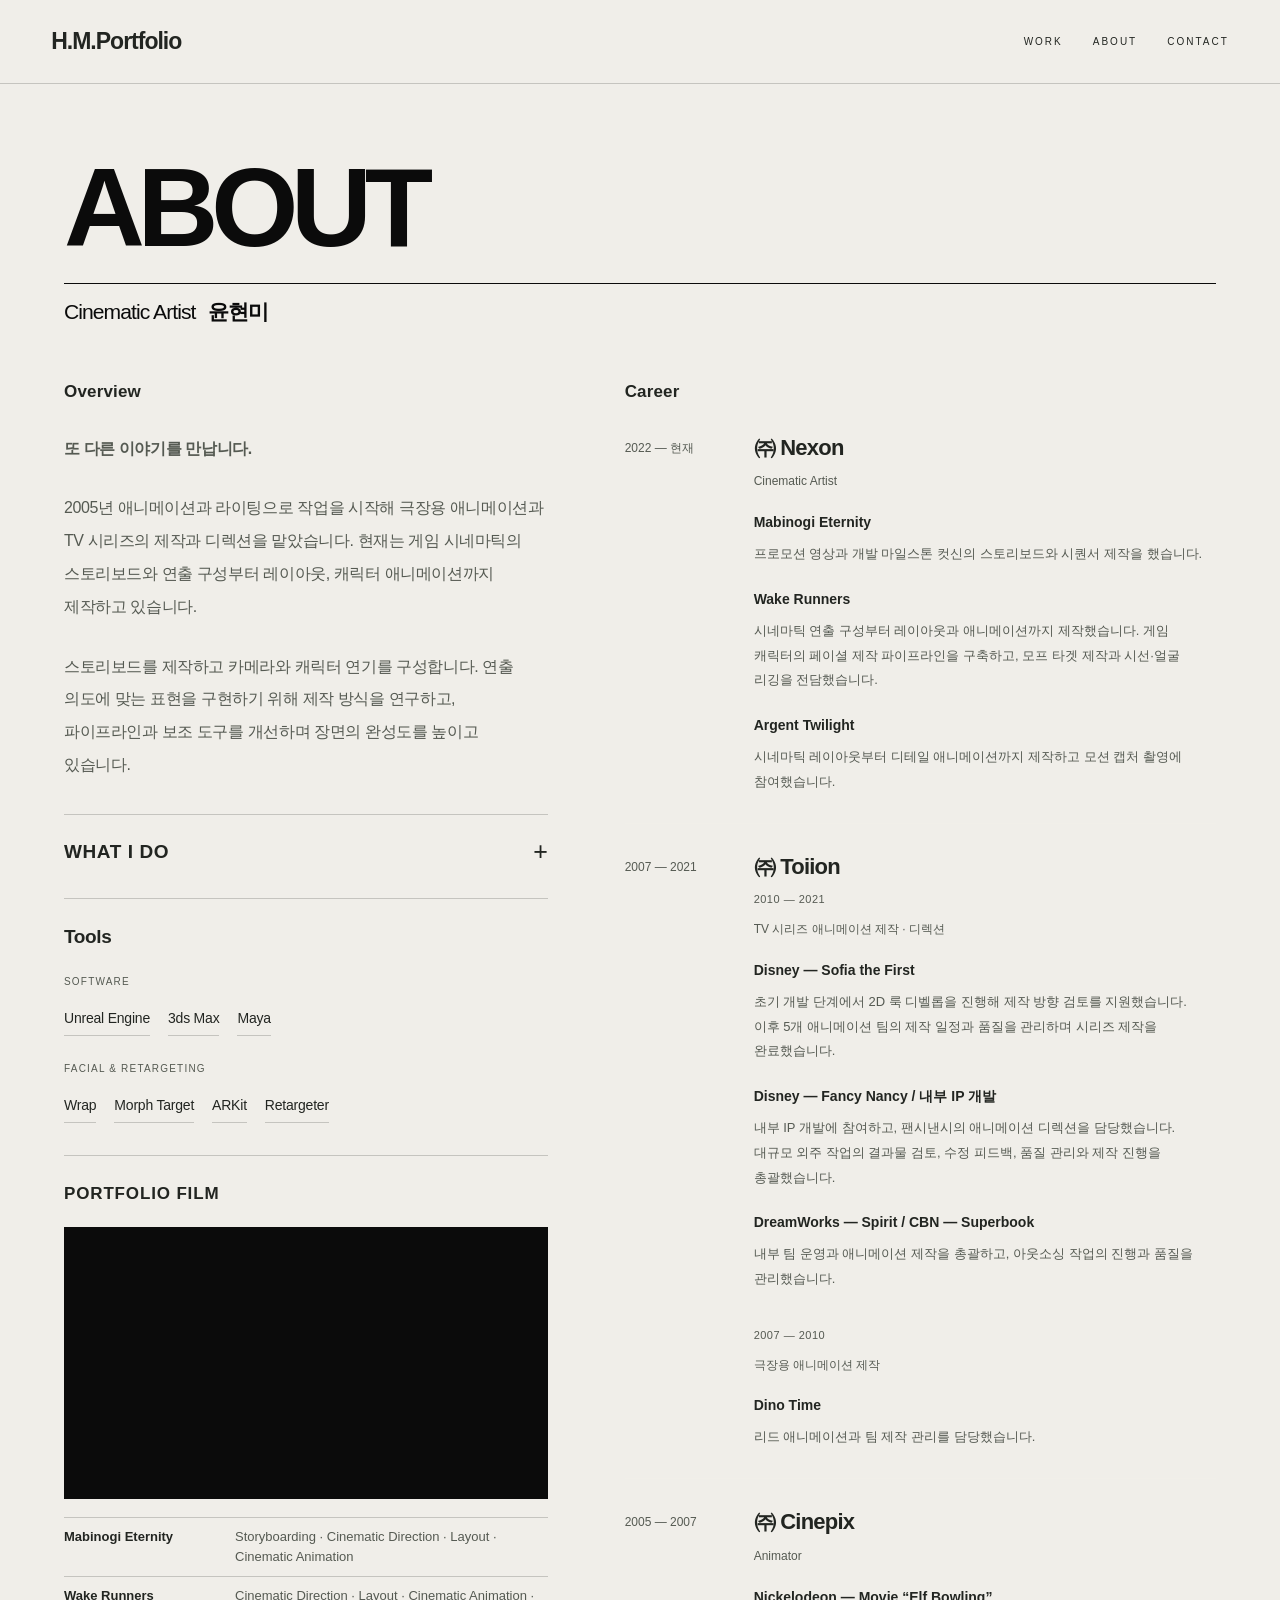
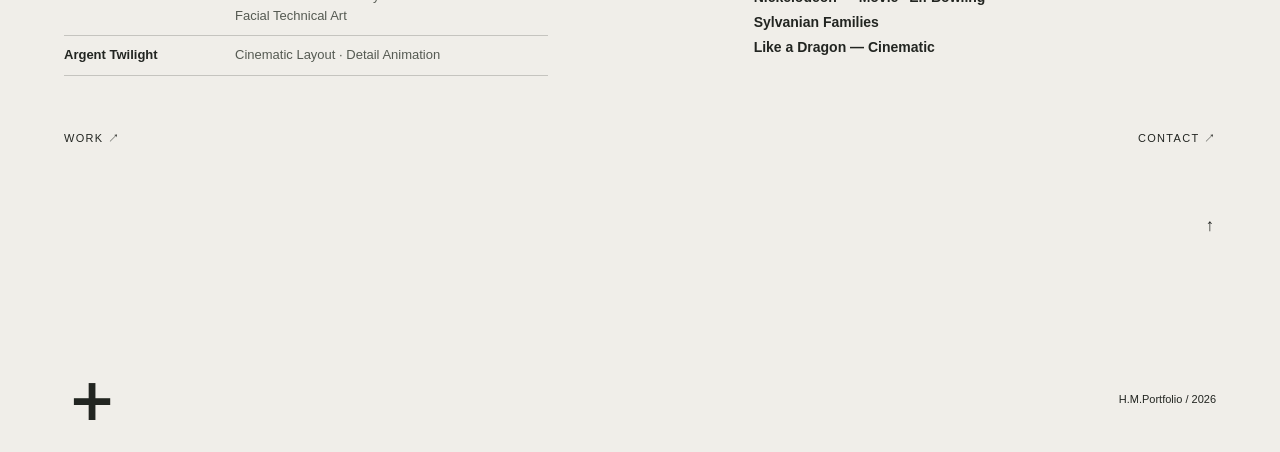
==== commit 666b8a5b: "Connect Cara and Argent Vimeo films and enable sound on playback" ====
--- a/about.html
+++ b/about.html
@@ -26,4 +26,4 @@
 </div>
 
 </div>
-<div class="profile-page-links"><a href="index.html#works">WORK ↗</a><a href="index.html#contact">CONTACT ↗</a></div><nav class="project-pagination about-top-navigation" aria-label="페이지 이동"><a class="page-top-link" href="#page-top" aria-label="페이지 맨 위로" title="Back to top"><span aria-hidden="true">↑</span></a></nav></main><footer class="detail-footer"><a class="footer-home" href="index.html" aria-label="홈으로 이동" title="홈으로 이동">+</a><span>H.M.Portfolio / 2026</span></footer><script src="reveal.js?v=about-stagger-v02"></script><script src="film-poster-tone.js?v=hover-v02"></script><script src="https://player.vimeo.com/api/player.js" defer></script><script src="resume.js?v=landscape-1" defer></script><script src="video-guides.js"></script><script src="video-controls.js?v=autohide-v02"></script><script src="about-cover-reveal.js?v=4"></script></body></html>
+<div class="profile-page-links"><a href="index.html#works">WORK ↗</a><a href="index.html#contact">CONTACT ↗</a></div><nav class="project-pagination about-top-navigation" aria-label="페이지 이동"><a class="page-top-link" href="#page-top" aria-label="페이지 맨 위로" title="Back to top"><span aria-hidden="true">↑</span></a></nav></main><footer class="detail-footer"><a class="footer-home" href="index.html" aria-label="홈으로 이동" title="홈으로 이동">+</a><span>H.M.Portfolio / 2026</span></footer><script src="reveal.js?v=about-stagger-v02"></script><script src="film-poster-tone.js?v=hover-v02"></script><script src="https://player.vimeo.com/api/player.js" defer></script><script src="resume.js?v=sound-on-2" defer></script><script src="video-guides.js"></script><script src="video-controls.js?v=autohide-v02"></script><script src="about-cover-reveal.js?v=4"></script></body></html>
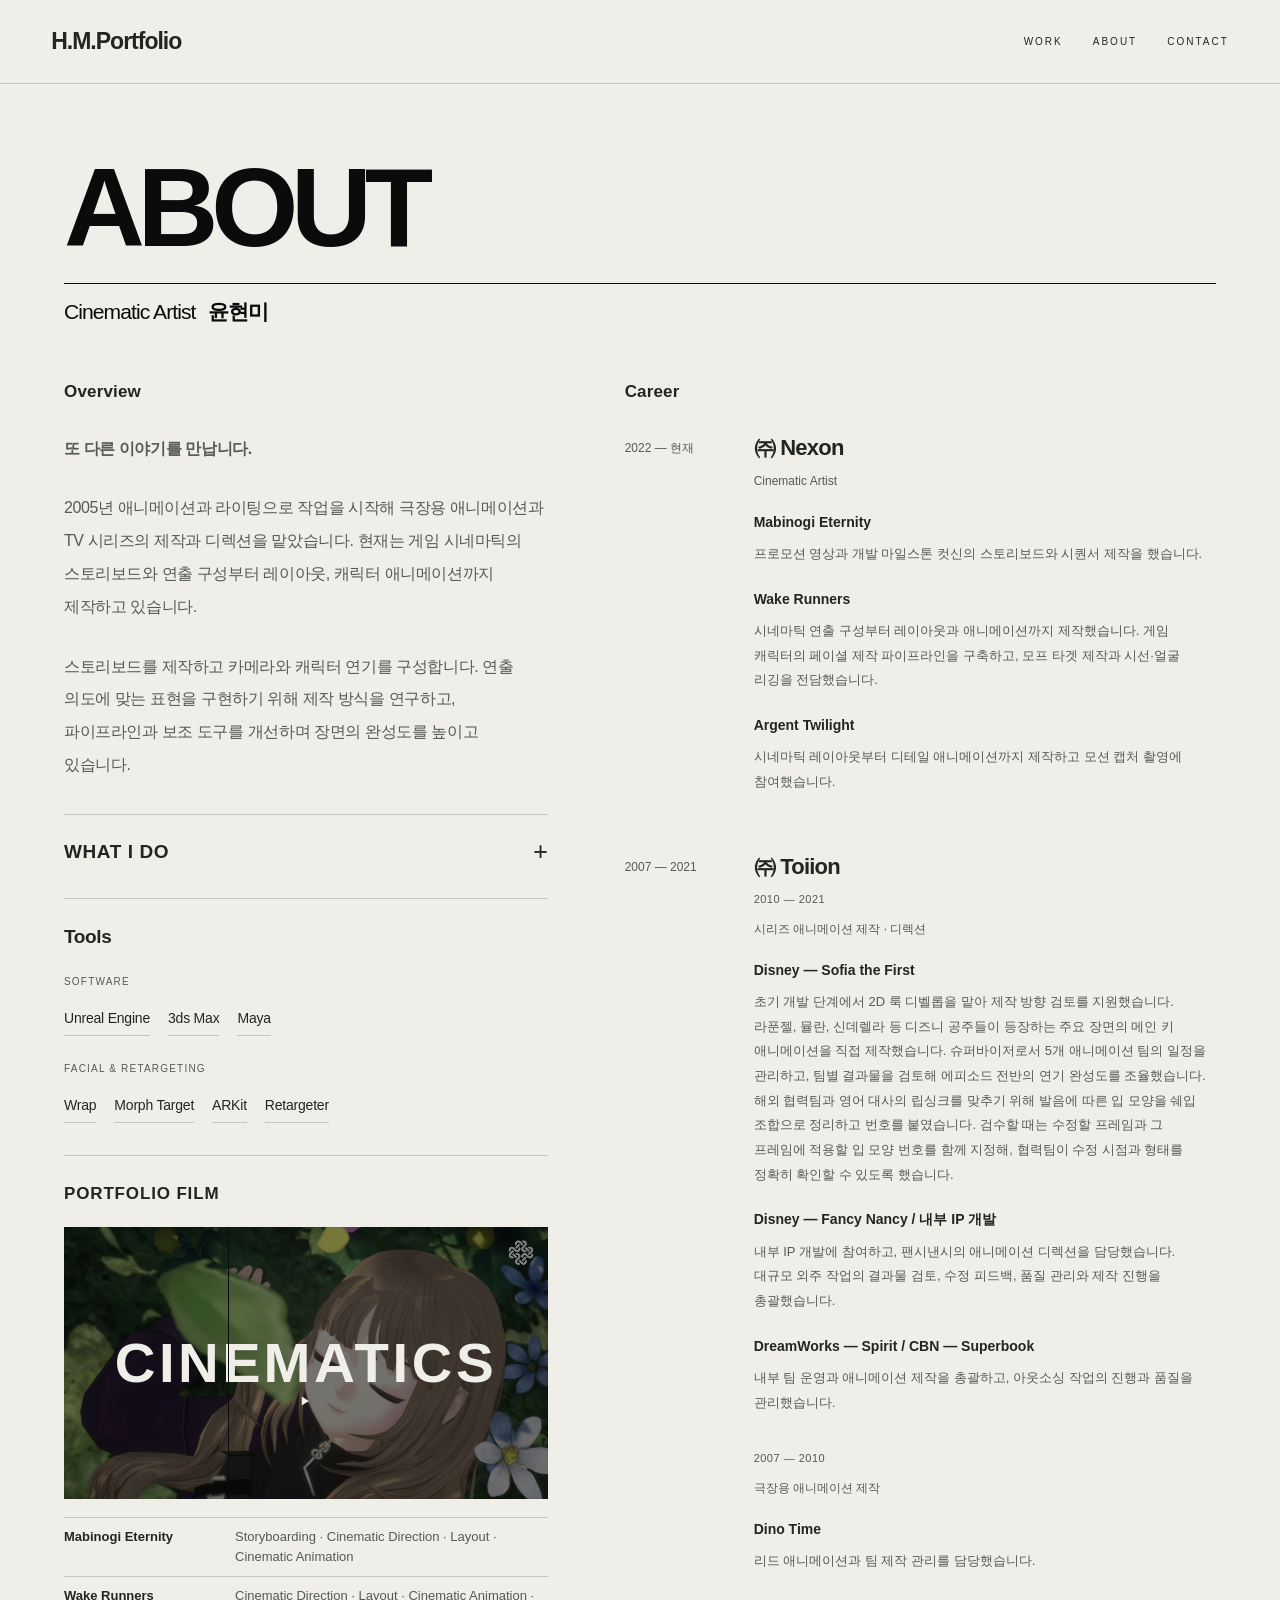
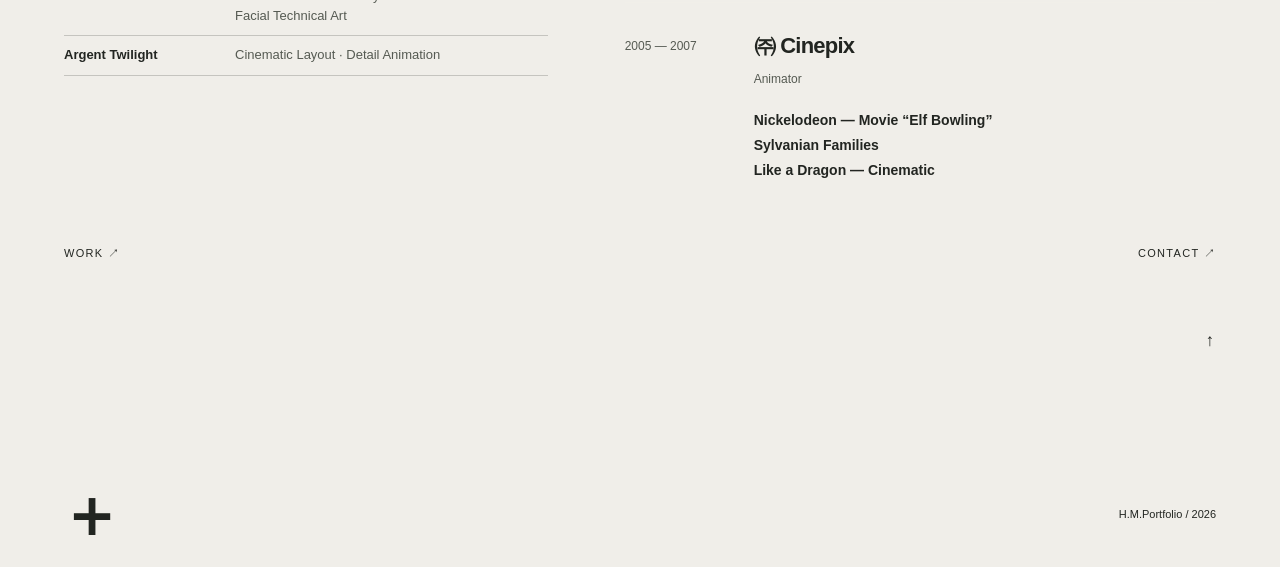
==== commit 2ba27f02: "Detail Toiion key animation and frame-specific lip sync supervision" ====
--- a/about.html
+++ b/about.html
@@ -21,7 +21,7 @@
 <section class="profile-showreel" id="about-portfolio-film" aria-labelledby="about-portfolio-film-title"><h3 id="about-portfolio-film-title">PORTFOLIO FILM</h3><div class="resume-showreel profile-inline-film"><button class="resume-film-cover project-film-cover unified-film-cover" type="button" aria-controls="about-film-player" aria-label="포트폴리오 영상 재생"><img src="assets/mabi-production/media-event-frame-cover-v02.png" alt="나뭇잎 아래 눈을 감은 마비노기 캐릭터"><span class="project-film-title" aria-hidden="true">CINEMATICS</span><span class="film-play-mark" aria-hidden="true">▶</span></button><div class="resume-film-stage" hidden><iframe id="about-film-player" class="vimeo-film-player" title="윤현미 시네마틱·애니메이션 포트폴리오 영상" data-vimeo-src="https://player.vimeo.com/video/1246816019?autoplay=1&amp;dnt=1&amp;quality=1080p" allow="autoplay; fullscreen; picture-in-picture; encrypted-media" allowfullscreen></iframe></div></div><dl class="showreel-credits" aria-label="프로젝트별 담당 역할"><div><dt>Mabinogi Eternity</dt><dd lang="en">Storyboarding · Cinematic Direction · Layout · Cinematic Animation</dd></div><div><dt>Wake Runners</dt><dd lang="en">Cinematic Direction · Layout · Cinematic Animation · Facial Technical Art</dd></div><div><dt>Argent Twilight</dt><dd lang="en">Cinematic Layout · Detail Animation</dd></div></dl></section>
 </section>
 <section class="profile-career profile-career-column" id="profile-career" aria-labelledby="profile-career-title"><h3 id="profile-career-title" class="profile-column-heading">Career</h3><div class="career-cards"><article class="career-entry"><div class="career-date">2022 — 현재</div><div><h3>㈜ Nexon</h3><div class="career-role">Cinematic Artist</div><div class="career-project"><h4>Mabinogi Eternity</h4><p>프로모션 영상과 개발 마일스톤 컷신의 스토리보드와 시퀀서 제작을 했습니다.</p></div><div class="career-project"><h4>Wake Runners</h4><p>시네마틱 연출 구성부터 레이아웃과 애니메이션까지 제작했습니다. 게임 캐릭터의 페이셜 제작 파이프라인을 구축하고, 모프 타겟 제작과 시선·얼굴 리깅을 전담했습니다.</p></div><div class="career-project"><h4>Argent Twilight</h4><p>시네마틱 레이아웃부터 디테일 애니메이션까지 제작하고 모션 캡처 촬영에 참여했습니다.</p></div></div></article>
-<article class="career-entry"><div class="career-date">2007 — 2021</div><div><h3>㈜ Toiion</h3><section class="career-position"><div class="career-role"><span class="career-position-date">2010 — 2021</span>TV 시리즈 애니메이션 제작 · 디렉션</div><div class="career-project"><h4>Disney — Sofia the First</h4><p>초기 개발 단계에서 2D 룩 디벨롭을 진행해 제작 방향 검토를 지원했습니다. 이후 5개 애니메이션 팀의 제작 일정과 품질을 관리하며 시리즈 제작을 완료했습니다.</p></div><div class="career-project"><h4>Disney — Fancy Nancy / 내부 IP 개발</h4><p>내부 IP 개발에 참여하고, 팬시낸시의 애니메이션 디렉션을 담당했습니다. 대규모 외주 작업의 결과물 검토, 수정 피드백, 품질 관리와 제작 진행을 총괄했습니다.</p></div><div class="career-project"><h4>DreamWorks — Spirit / CBN — Superbook</h4><p>내부 팀 운영과 애니메이션 제작을 총괄하고, 아웃소싱 작업의 진행과 품질을 관리했습니다.</p></div></section><section class="career-position"><div class="career-role"><span class="career-position-date">2007 — 2010</span>극장용 애니메이션 제작</div><div class="career-project"><h4>Dino Time</h4><p>리드 애니메이션과 팀 제작 관리를 담당했습니다.</p></div></section></div></article>
+<article class="career-entry"><div class="career-date">2007 — 2021</div><div><h3>㈜ Toiion</h3><section class="career-position"><div class="career-role"><span class="career-position-date">2010 — 2021</span> 시리즈 애니메이션 제작 · 디렉션</div><div class="career-project"><h4>Disney — Sofia the First</h4><p>초기 개발 단계에서 2D 룩 디벨롭을 맡아 제작 방향 검토를 지원했습니다. 라푼젤, 뮬란, 신데렐라 등 디즈니 공주들이 등장하는 주요 장면의 메인 키 애니메이션을 직접 제작했습니다. 슈퍼바이저로서 5개 애니메이션 팀의 일정을 관리하고, 팀별 결과물을 검토해 에피소드 전반의 연기 완성도를 조율했습니다.</p><p>해외 협력팀과 영어 대사의 립싱크를 맞추기 위해 발음에 따른 입 모양을 쉐입 조합으로 정리하고 번호를 붙였습니다. 검수할 때는 수정할 프레임과 그 프레임에 적용할 입 모양 번호를 함께 지정해, 협력팀이 수정 시점과 형태를 정확히 확인할 수 있도록 했습니다.</p></div><div class="career-project"><h4>Disney — Fancy Nancy / 내부 IP 개발</h4><p>내부 IP 개발에 참여하고, 팬시낸시의 애니메이션 디렉션을 담당했습니다. 대규모 외주 작업의 결과물 검토, 수정 피드백, 품질 관리와 제작 진행을 총괄했습니다.</p></div><div class="career-project"><h4>DreamWorks — Spirit / CBN — Superbook</h4><p>내부 팀 운영과 애니메이션 제작을 총괄하고, 아웃소싱 작업의 진행과 품질을 관리했습니다.</p></div></section><section class="career-position"><div class="career-role"><span class="career-position-date">2007 — 2010</span>극장용 애니메이션 제작</div><div class="career-project"><h4>Dino Time</h4><p>리드 애니메이션과 팀 제작 관리를 담당했습니다.</p></div></section></div></article>
 <article class="career-entry"><div class="career-date">2005 — 2007</div><div><h3>㈜ Cinepix</h3><div class="career-role">Animator</div><div class="career-project"><h4>Nickelodeon — Movie “Elf Bowling”<br>Sylvanian Families<br>Like a Dragon — Cinematic</h4></div></div></article></div></section>
 </div>
 
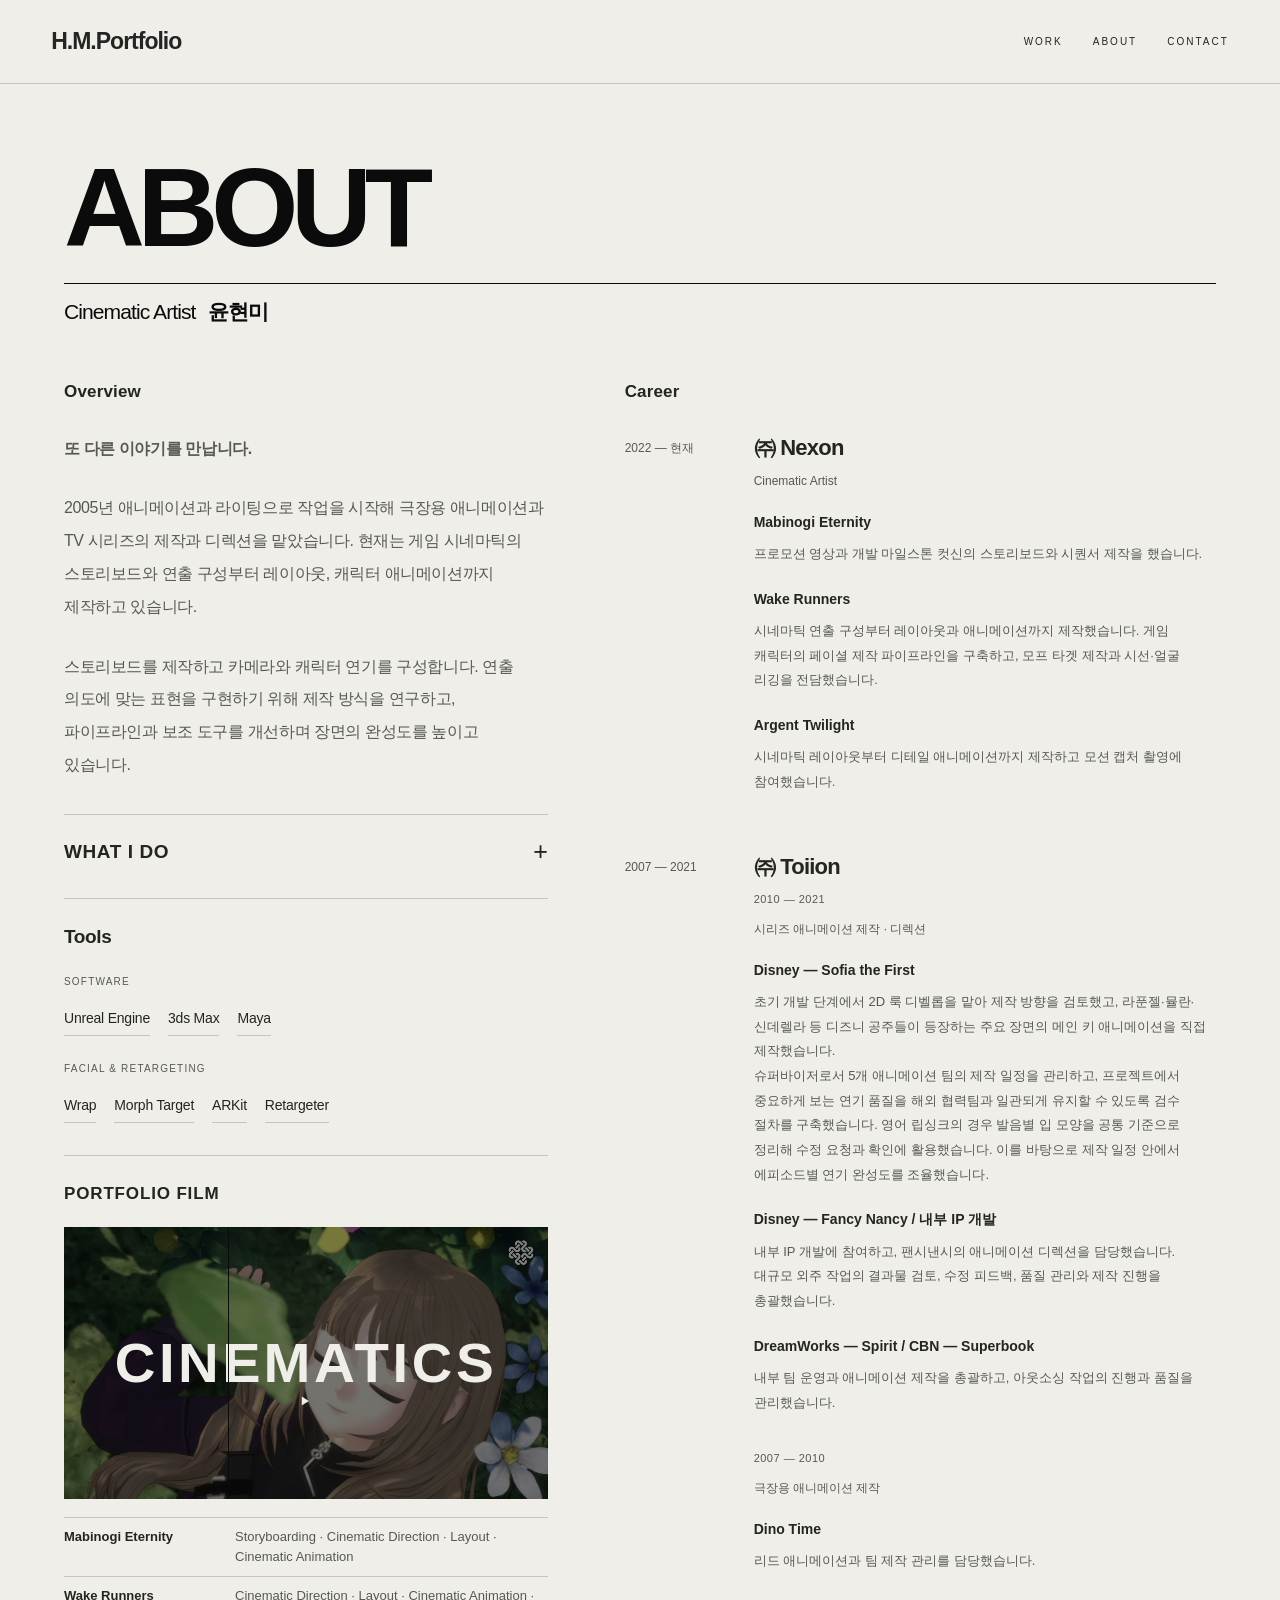
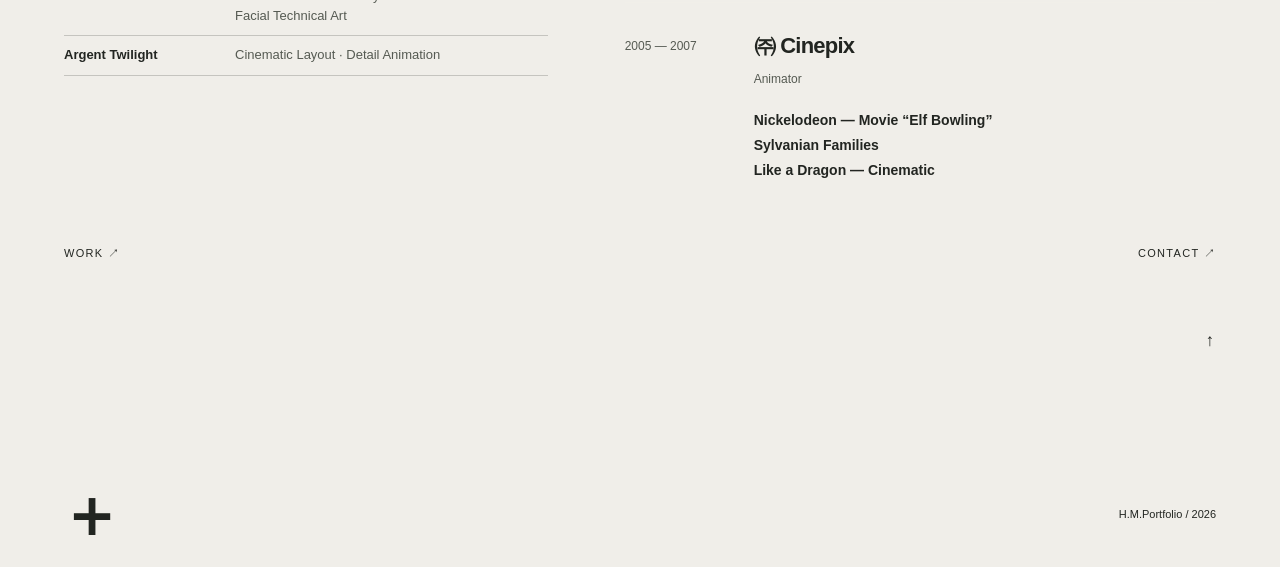
==== commit 4e8faa57: "Describe animation supervision and review workflow on Sofia the First" ====
--- a/about.html
+++ b/about.html
@@ -21,7 +21,7 @@
 <section class="profile-showreel" id="about-portfolio-film" aria-labelledby="about-portfolio-film-title"><h3 id="about-portfolio-film-title">PORTFOLIO FILM</h3><div class="resume-showreel profile-inline-film"><button class="resume-film-cover project-film-cover unified-film-cover" type="button" aria-controls="about-film-player" aria-label="포트폴리오 영상 재생"><img src="assets/mabi-production/media-event-frame-cover-v02.png" alt="나뭇잎 아래 눈을 감은 마비노기 캐릭터"><span class="project-film-title" aria-hidden="true">CINEMATICS</span><span class="film-play-mark" aria-hidden="true">▶</span></button><div class="resume-film-stage" hidden><iframe id="about-film-player" class="vimeo-film-player" title="윤현미 시네마틱·애니메이션 포트폴리오 영상" data-vimeo-src="https://player.vimeo.com/video/1246816019?autoplay=1&amp;dnt=1&amp;quality=1080p" allow="autoplay; fullscreen; picture-in-picture; encrypted-media" allowfullscreen></iframe></div></div><dl class="showreel-credits" aria-label="프로젝트별 담당 역할"><div><dt>Mabinogi Eternity</dt><dd lang="en">Storyboarding · Cinematic Direction · Layout · Cinematic Animation</dd></div><div><dt>Wake Runners</dt><dd lang="en">Cinematic Direction · Layout · Cinematic Animation · Facial Technical Art</dd></div><div><dt>Argent Twilight</dt><dd lang="en">Cinematic Layout · Detail Animation</dd></div></dl></section>
 </section>
 <section class="profile-career profile-career-column" id="profile-career" aria-labelledby="profile-career-title"><h3 id="profile-career-title" class="profile-column-heading">Career</h3><div class="career-cards"><article class="career-entry"><div class="career-date">2022 — 현재</div><div><h3>㈜ Nexon</h3><div class="career-role">Cinematic Artist</div><div class="career-project"><h4>Mabinogi Eternity</h4><p>프로모션 영상과 개발 마일스톤 컷신의 스토리보드와 시퀀서 제작을 했습니다.</p></div><div class="career-project"><h4>Wake Runners</h4><p>시네마틱 연출 구성부터 레이아웃과 애니메이션까지 제작했습니다. 게임 캐릭터의 페이셜 제작 파이프라인을 구축하고, 모프 타겟 제작과 시선·얼굴 리깅을 전담했습니다.</p></div><div class="career-project"><h4>Argent Twilight</h4><p>시네마틱 레이아웃부터 디테일 애니메이션까지 제작하고 모션 캡처 촬영에 참여했습니다.</p></div></div></article>
-<article class="career-entry"><div class="career-date">2007 — 2021</div><div><h3>㈜ Toiion</h3><section class="career-position"><div class="career-role"><span class="career-position-date">2010 — 2021</span> 시리즈 애니메이션 제작 · 디렉션</div><div class="career-project"><h4>Disney — Sofia the First</h4><p>초기 개발 단계에서 2D 룩 디벨롭을 맡아 제작 방향 검토를 지원했습니다. 라푼젤, 뮬란, 신데렐라 등 디즈니 공주들이 등장하는 주요 장면의 메인 키 애니메이션을 직접 제작했습니다. 슈퍼바이저로서 5개 애니메이션 팀의 일정을 관리하고, 팀별 결과물을 검토해 에피소드 전반의 연기 완성도를 조율했습니다.</p><p>해외 협력팀과 영어 대사의 립싱크를 맞추기 위해 발음에 따른 입 모양을 쉐입 조합으로 정리하고 번호를 붙였습니다. 검수할 때는 수정할 프레임과 그 프레임에 적용할 입 모양 번호를 함께 지정해, 협력팀이 수정 시점과 형태를 정확히 확인할 수 있도록 했습니다.</p></div><div class="career-project"><h4>Disney — Fancy Nancy / 내부 IP 개발</h4><p>내부 IP 개발에 참여하고, 팬시낸시의 애니메이션 디렉션을 담당했습니다. 대규모 외주 작업의 결과물 검토, 수정 피드백, 품질 관리와 제작 진행을 총괄했습니다.</p></div><div class="career-project"><h4>DreamWorks — Spirit / CBN — Superbook</h4><p>내부 팀 운영과 애니메이션 제작을 총괄하고, 아웃소싱 작업의 진행과 품질을 관리했습니다.</p></div></section><section class="career-position"><div class="career-role"><span class="career-position-date">2007 — 2010</span>극장용 애니메이션 제작</div><div class="career-project"><h4>Dino Time</h4><p>리드 애니메이션과 팀 제작 관리를 담당했습니다.</p></div></section></div></article>
+<article class="career-entry"><div class="career-date">2007 — 2021</div><div><h3>㈜ Toiion</h3><section class="career-position"><div class="career-role"><span class="career-position-date">2010 — 2021</span> 시리즈 애니메이션 제작 · 디렉션</div><div class="career-project"><h4>Disney — Sofia the First</h4><p>초기 개발 단계에서 2D 룩 디벨롭을 맡아 제작 방향을 검토했고, 라푼젤·뮬란·신데렐라 등 디즈니 공주들이 등장하는 주요 장면의 메인 키 애니메이션을 직접 제작했습니다.</p><p>슈퍼바이저로서 5개 애니메이션 팀의 제작 일정을 관리하고, 프로젝트에서 중요하게 보는 연기 품질을 해외 협력팀과 일관되게 유지할 수 있도록 검수 절차를 구축했습니다. 영어 립싱크의 경우 발음별 입 모양을 공통 기준으로 정리해 수정 요청과 확인에 활용했습니다. 이를 바탕으로 제작 일정 안에서 에피소드별 연기 완성도를 조율했습니다.</p></div><div class="career-project"><h4>Disney — Fancy Nancy / 내부 IP 개발</h4><p>내부 IP 개발에 참여하고, 팬시낸시의 애니메이션 디렉션을 담당했습니다. 대규모 외주 작업의 결과물 검토, 수정 피드백, 품질 관리와 제작 진행을 총괄했습니다.</p></div><div class="career-project"><h4>DreamWorks — Spirit / CBN — Superbook</h4><p>내부 팀 운영과 애니메이션 제작을 총괄하고, 아웃소싱 작업의 진행과 품질을 관리했습니다.</p></div></section><section class="career-position"><div class="career-role"><span class="career-position-date">2007 — 2010</span>극장용 애니메이션 제작</div><div class="career-project"><h4>Dino Time</h4><p>리드 애니메이션과 팀 제작 관리를 담당했습니다.</p></div></section></div></article>
 <article class="career-entry"><div class="career-date">2005 — 2007</div><div><h3>㈜ Cinepix</h3><div class="career-role">Animator</div><div class="career-project"><h4>Nickelodeon — Movie “Elf Bowling”<br>Sylvanian Families<br>Like a Dragon — Cinematic</h4></div></div></article></div></section>
 </div>
 
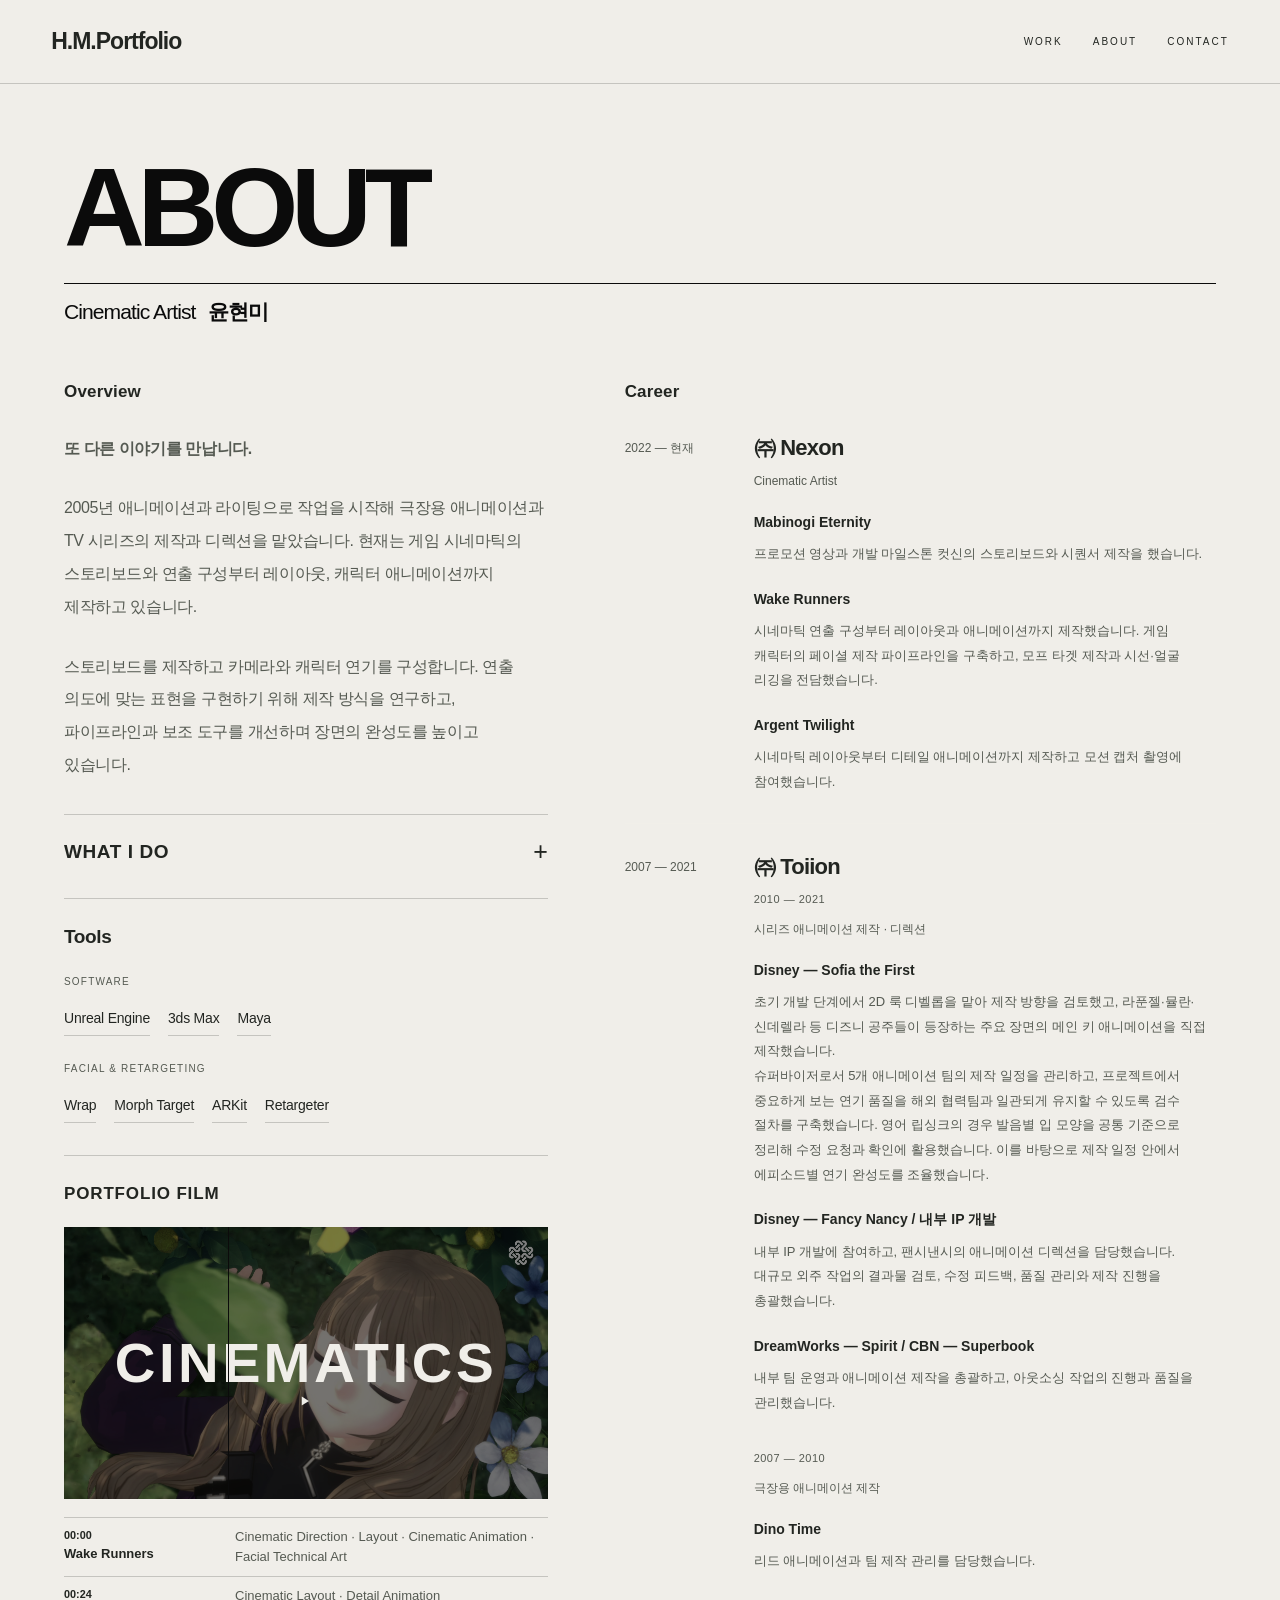
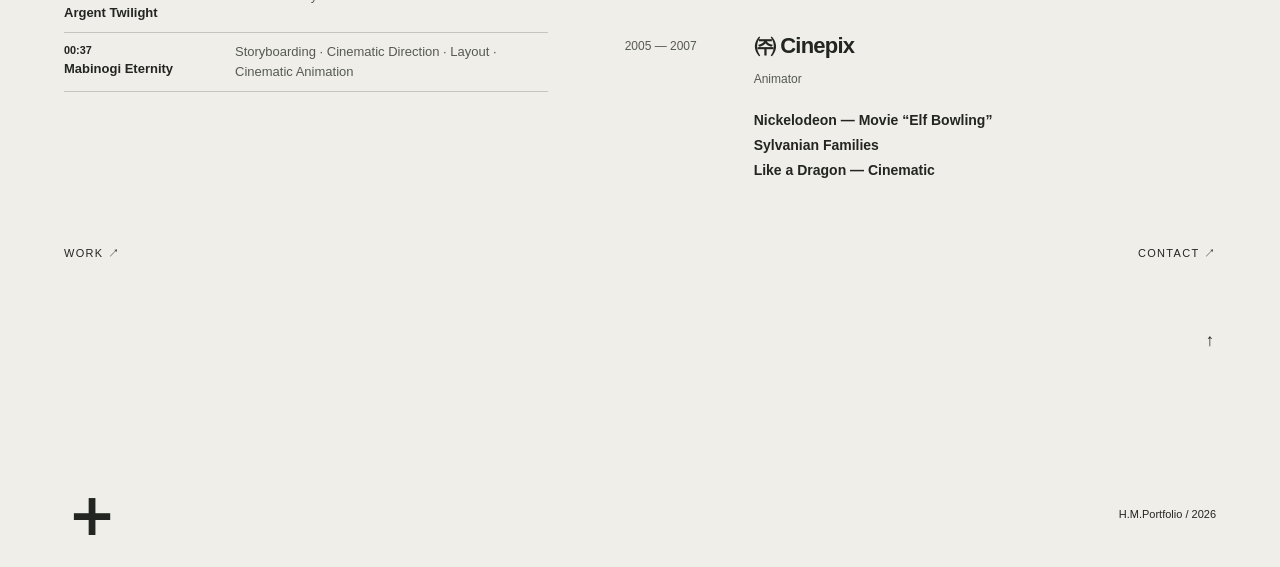
==== commit fcfed013: "Order showreel credits by playback and add start times" ====
--- a/about.html
+++ b/about.html
@@ -18,7 +18,7 @@
 <div class="whatido-item"><h4>Leadership</h4><p>애니메이션 팀 운영과 제작을 이끈 경험을 바탕으로 공정을 정리하고 작업 효율을 높입니다. 작업 효율을 높이는 도구를 제작해 팀의 제작 환경을 개선합니다.</p></div>
 </div></details>
 <section class="profile-tool-strip" id="profile-tools" aria-labelledby="profile-tools-title"><div class="profile-tools-heading"><h3 id="profile-tools-title">Tools</h3></div><div class="profile-tool-columns"><div class="profile-tool-group"><h4>SOFTWARE</h4><ul><li>Unreal Engine</li><li>3ds Max</li><li>Maya</li></ul></div><div class="profile-tool-group"><h4>FACIAL &amp; RETARGETING</h4><ul><li>Wrap</li><li>Morph Target</li><li>ARKit</li><li>Retargeter</li></ul></div></div></section>
-<section class="profile-showreel" id="about-portfolio-film" aria-labelledby="about-portfolio-film-title"><h3 id="about-portfolio-film-title">PORTFOLIO FILM</h3><div class="resume-showreel profile-inline-film"><button class="resume-film-cover project-film-cover unified-film-cover" type="button" aria-controls="about-film-player" aria-label="포트폴리오 영상 재생"><img src="assets/mabi-production/media-event-frame-cover-v02.png" alt="나뭇잎 아래 눈을 감은 마비노기 캐릭터"><span class="project-film-title" aria-hidden="true">CINEMATICS</span><span class="film-play-mark" aria-hidden="true">▶</span></button><div class="resume-film-stage" hidden><iframe id="about-film-player" class="vimeo-film-player" title="윤현미 시네마틱·애니메이션 포트폴리오 영상" data-vimeo-src="https://player.vimeo.com/video/1246816019?autoplay=1&amp;dnt=1&amp;quality=1080p" allow="autoplay; fullscreen; picture-in-picture; encrypted-media" allowfullscreen></iframe></div></div><dl class="showreel-credits" aria-label="프로젝트별 담당 역할"><div><dt>Mabinogi Eternity</dt><dd lang="en">Storyboarding · Cinematic Direction · Layout · Cinematic Animation</dd></div><div><dt>Wake Runners</dt><dd lang="en">Cinematic Direction · Layout · Cinematic Animation · Facial Technical Art</dd></div><div><dt>Argent Twilight</dt><dd lang="en">Cinematic Layout · Detail Animation</dd></div></dl></section>
+<section class="profile-showreel" id="about-portfolio-film" aria-labelledby="about-portfolio-film-title"><h3 id="about-portfolio-film-title">PORTFOLIO FILM</h3><div class="resume-showreel profile-inline-film"><button class="resume-film-cover project-film-cover unified-film-cover" type="button" aria-controls="about-film-player" aria-label="포트폴리오 영상 재생"><img src="assets/mabi-production/media-event-frame-cover-v02.png" alt="나뭇잎 아래 눈을 감은 마비노기 캐릭터"><span class="project-film-title" aria-hidden="true">CINEMATICS</span><span class="film-play-mark" aria-hidden="true">▶</span></button><div class="resume-film-stage" hidden><iframe id="about-film-player" class="vimeo-film-player" title="윤현미 시네마틱·애니메이션 포트폴리오 영상" data-vimeo-src="https://player.vimeo.com/video/1246816019?autoplay=1&amp;dnt=1&amp;quality=1080p" allow="autoplay; fullscreen; picture-in-picture; encrypted-media" allowfullscreen></iframe></div></div><dl class="showreel-credits" aria-label="프로젝트별 담당 역할"><div><dt><small style="display:block;font-variant-numeric:tabular-nums">00:00</small>Wake Runners</dt><dd lang="en">Cinematic Direction · Layout · Cinematic Animation · Facial Technical Art</dd></div><div><dt><small style="display:block;font-variant-numeric:tabular-nums">00:24</small>Argent Twilight</dt><dd lang="en">Cinematic Layout · Detail Animation</dd></div><div><dt><small style="display:block;font-variant-numeric:tabular-nums">00:37</small>Mabinogi Eternity</dt><dd lang="en">Storyboarding · Cinematic Direction · Layout · Cinematic Animation</dd></div></dl></section>
 </section>
 <section class="profile-career profile-career-column" id="profile-career" aria-labelledby="profile-career-title"><h3 id="profile-career-title" class="profile-column-heading">Career</h3><div class="career-cards"><article class="career-entry"><div class="career-date">2022 — 현재</div><div><h3>㈜ Nexon</h3><div class="career-role">Cinematic Artist</div><div class="career-project"><h4>Mabinogi Eternity</h4><p>프로모션 영상과 개발 마일스톤 컷신의 스토리보드와 시퀀서 제작을 했습니다.</p></div><div class="career-project"><h4>Wake Runners</h4><p>시네마틱 연출 구성부터 레이아웃과 애니메이션까지 제작했습니다. 게임 캐릭터의 페이셜 제작 파이프라인을 구축하고, 모프 타겟 제작과 시선·얼굴 리깅을 전담했습니다.</p></div><div class="career-project"><h4>Argent Twilight</h4><p>시네마틱 레이아웃부터 디테일 애니메이션까지 제작하고 모션 캡처 촬영에 참여했습니다.</p></div></div></article>
 <article class="career-entry"><div class="career-date">2007 — 2021</div><div><h3>㈜ Toiion</h3><section class="career-position"><div class="career-role"><span class="career-position-date">2010 — 2021</span> 시리즈 애니메이션 제작 · 디렉션</div><div class="career-project"><h4>Disney — Sofia the First</h4><p>초기 개발 단계에서 2D 룩 디벨롭을 맡아 제작 방향을 검토했고, 라푼젤·뮬란·신데렐라 등 디즈니 공주들이 등장하는 주요 장면의 메인 키 애니메이션을 직접 제작했습니다.</p><p>슈퍼바이저로서 5개 애니메이션 팀의 제작 일정을 관리하고, 프로젝트에서 중요하게 보는 연기 품질을 해외 협력팀과 일관되게 유지할 수 있도록 검수 절차를 구축했습니다. 영어 립싱크의 경우 발음별 입 모양을 공통 기준으로 정리해 수정 요청과 확인에 활용했습니다. 이를 바탕으로 제작 일정 안에서 에피소드별 연기 완성도를 조율했습니다.</p></div><div class="career-project"><h4>Disney — Fancy Nancy / 내부 IP 개발</h4><p>내부 IP 개발에 참여하고, 팬시낸시의 애니메이션 디렉션을 담당했습니다. 대규모 외주 작업의 결과물 검토, 수정 피드백, 품질 관리와 제작 진행을 총괄했습니다.</p></div><div class="career-project"><h4>DreamWorks — Spirit / CBN — Superbook</h4><p>내부 팀 운영과 애니메이션 제작을 총괄하고, 아웃소싱 작업의 진행과 품질을 관리했습니다.</p></div></section><section class="career-position"><div class="career-role"><span class="career-position-date">2007 — 2010</span>극장용 애니메이션 제작</div><div class="career-project"><h4>Dino Time</h4><p>리드 애니메이션과 팀 제작 관리를 담당했습니다.</p></div></section></div></article>
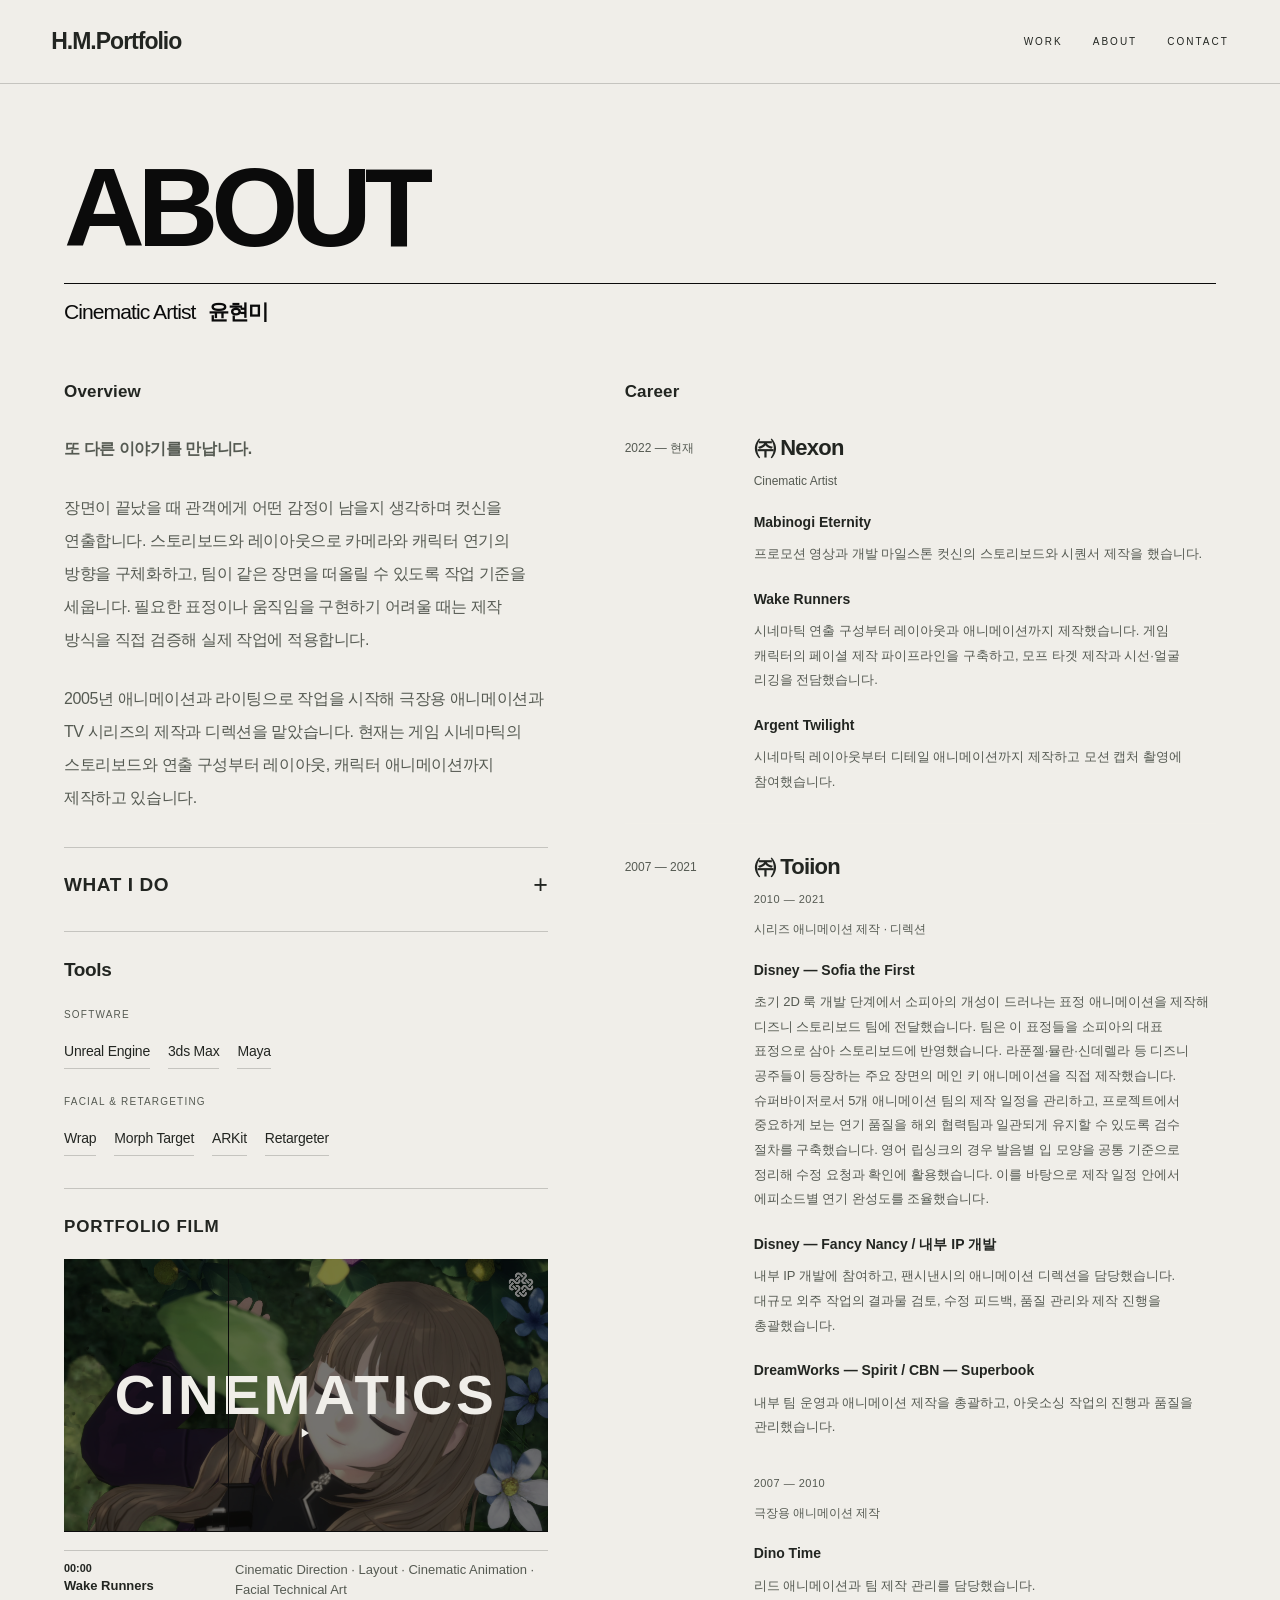
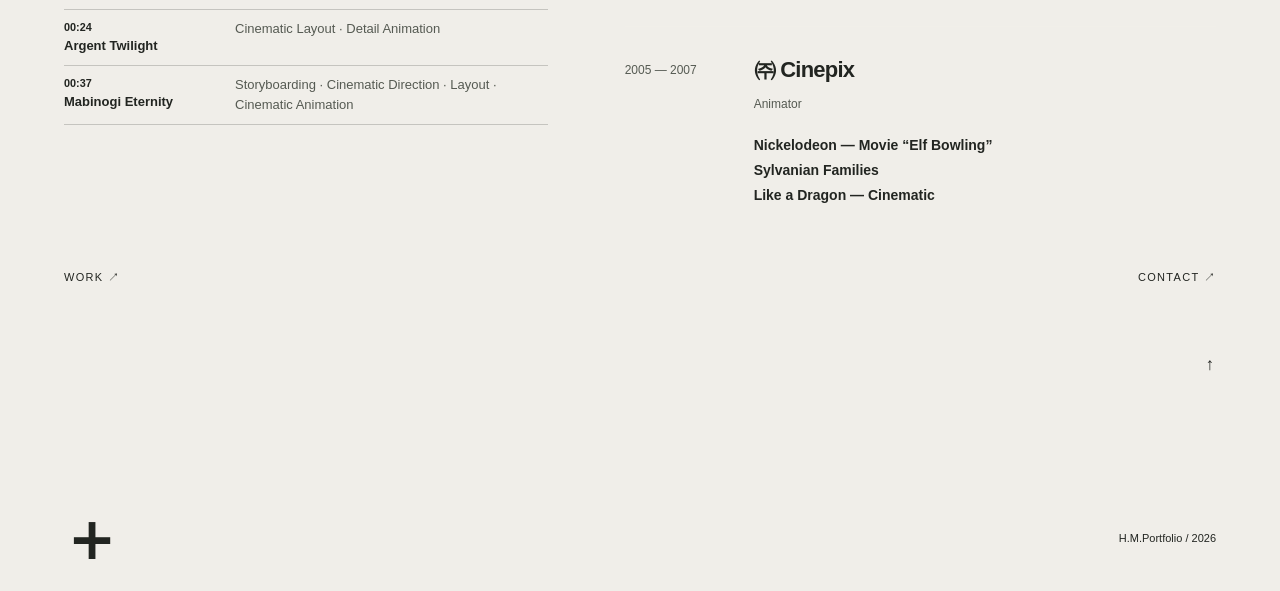
==== commit 3d6fdde3: "Describe cinematic direction, Sofia expression development and animator feedback" ====
--- a/about.html
+++ b/about.html
@@ -7,7 +7,7 @@
 <div class="profile-container">
 <div class="profile-heading about-title-lockup"><h1 id="profile-title">ABOUT</h1><div class="profile-identity"><span><span lang="en">Cinematic Artist</span> <strong>윤현미</strong></span></div></div>
 <div class="profile-grid">
-<section class="profile-bio" id="profile-overview" aria-labelledby="profile-overview-title"><h3 id="profile-overview-title" class="profile-column-heading">Overview</h3><div class="profile-bio-copy"><p><strong>또 다른 이야기를 만납니다.</strong></p><p>2005년 애니메이션과 라이팅으로 작업을 시작해 극장용 애니메이션과 TV 시리즈의 제작과 디렉션을 맡았습니다. 현재는 게임 시네마틱의 스토리보드와 연출 구성부터 레이아웃, 캐릭터 애니메이션까지 제작하고 있습니다.</p><p>스토리보드를 제작하고 카메라와 캐릭터 연기를 구성합니다. 연출 의도에 맞는 표현을 구현하기 위해 제작 방식을 연구하고, 파이프라인과 보조 도구를 개선하며 장면의 완성도를 높이고 있습니다.</p></div>
+<section class="profile-bio" id="profile-overview" aria-labelledby="profile-overview-title"><h3 id="profile-overview-title" class="profile-column-heading">Overview</h3><div class="profile-bio-copy"><p><strong>또 다른 이야기를 만납니다.</strong></p><p>장면이 끝났을 때 관객에게 어떤 감정이 남을지 생각하며 컷신을 연출합니다. 스토리보드와 레이아웃으로 카메라와 캐릭터 연기의 방향을 구체화하고, 팀이 같은 장면을 떠올릴 수 있도록 작업 기준을 세웁니다. 필요한 표정이나 움직임을 구현하기 어려울 때는 제작 방식을 직접 검증해 실제 작업에 적용합니다.</p><p>2005년 애니메이션과 라이팅으로 작업을 시작해 극장용 애니메이션과 TV 시리즈의 제작과 디렉션을 맡았습니다. 현재는 게임 시네마틱의 스토리보드와 연출 구성부터 레이아웃, 캐릭터 애니메이션까지 제작하고 있습니다.</p></div>
 <details class="profile-whatido" id="profile-whatido"><summary><h3>WHAT I DO</h3><span class="whatido-toggle" aria-hidden="true">+</span></summary><div class="whatido-content">
 <div class="whatido-item"><h4>Cinematic Direction</h4><p>애니메이션 디렉션과 아웃소싱 관리, 유관 부서 협업 경험을 바탕으로 작업 범위를 정리하고 시네마틱 제작 공수를 산정합니다.<br>콘셉트와 스토리보드로 장면의 방향을 설정하고, 애니메틱과 레이아웃을 통해 카메라 구도·컷의 길이·캐릭터 연기의 흐름을 구체화합니다.</p></div>
 
@@ -21,7 +21,7 @@
 <section class="profile-showreel" id="about-portfolio-film" aria-labelledby="about-portfolio-film-title"><h3 id="about-portfolio-film-title">PORTFOLIO FILM</h3><div class="resume-showreel profile-inline-film"><button class="resume-film-cover project-film-cover unified-film-cover" type="button" aria-controls="about-film-player" aria-label="포트폴리오 영상 재생"><img src="assets/mabi-production/media-event-frame-cover-v02.png" alt="나뭇잎 아래 눈을 감은 마비노기 캐릭터"><span class="project-film-title" aria-hidden="true">CINEMATICS</span><span class="film-play-mark" aria-hidden="true">▶</span></button><div class="resume-film-stage" hidden><iframe id="about-film-player" class="vimeo-film-player" title="윤현미 시네마틱·애니메이션 포트폴리오 영상" data-vimeo-src="https://player.vimeo.com/video/1246816019?autoplay=1&amp;dnt=1&amp;quality=1080p" allow="autoplay; fullscreen; picture-in-picture; encrypted-media" allowfullscreen></iframe></div></div><dl class="showreel-credits" aria-label="프로젝트별 담당 역할"><div><dt><small style="display:block;font-variant-numeric:tabular-nums">00:00</small>Wake Runners</dt><dd lang="en">Cinematic Direction · Layout · Cinematic Animation · Facial Technical Art</dd></div><div><dt><small style="display:block;font-variant-numeric:tabular-nums">00:24</small>Argent Twilight</dt><dd lang="en">Cinematic Layout · Detail Animation</dd></div><div><dt><small style="display:block;font-variant-numeric:tabular-nums">00:37</small>Mabinogi Eternity</dt><dd lang="en">Storyboarding · Cinematic Direction · Layout · Cinematic Animation</dd></div></dl></section>
 </section>
 <section class="profile-career profile-career-column" id="profile-career" aria-labelledby="profile-career-title"><h3 id="profile-career-title" class="profile-column-heading">Career</h3><div class="career-cards"><article class="career-entry"><div class="career-date">2022 — 현재</div><div><h3>㈜ Nexon</h3><div class="career-role">Cinematic Artist</div><div class="career-project"><h4>Mabinogi Eternity</h4><p>프로모션 영상과 개발 마일스톤 컷신의 스토리보드와 시퀀서 제작을 했습니다.</p></div><div class="career-project"><h4>Wake Runners</h4><p>시네마틱 연출 구성부터 레이아웃과 애니메이션까지 제작했습니다. 게임 캐릭터의 페이셜 제작 파이프라인을 구축하고, 모프 타겟 제작과 시선·얼굴 리깅을 전담했습니다.</p></div><div class="career-project"><h4>Argent Twilight</h4><p>시네마틱 레이아웃부터 디테일 애니메이션까지 제작하고 모션 캡처 촬영에 참여했습니다.</p></div></div></article>
-<article class="career-entry"><div class="career-date">2007 — 2021</div><div><h3>㈜ Toiion</h3><section class="career-position"><div class="career-role"><span class="career-position-date">2010 — 2021</span> 시리즈 애니메이션 제작 · 디렉션</div><div class="career-project"><h4>Disney — Sofia the First</h4><p>초기 개발 단계에서 2D 룩 디벨롭을 맡아 제작 방향을 검토했고, 라푼젤·뮬란·신데렐라 등 디즈니 공주들이 등장하는 주요 장면의 메인 키 애니메이션을 직접 제작했습니다.</p><p>슈퍼바이저로서 5개 애니메이션 팀의 제작 일정을 관리하고, 프로젝트에서 중요하게 보는 연기 품질을 해외 협력팀과 일관되게 유지할 수 있도록 검수 절차를 구축했습니다. 영어 립싱크의 경우 발음별 입 모양을 공통 기준으로 정리해 수정 요청과 확인에 활용했습니다. 이를 바탕으로 제작 일정 안에서 에피소드별 연기 완성도를 조율했습니다.</p></div><div class="career-project"><h4>Disney — Fancy Nancy / 내부 IP 개발</h4><p>내부 IP 개발에 참여하고, 팬시낸시의 애니메이션 디렉션을 담당했습니다. 대규모 외주 작업의 결과물 검토, 수정 피드백, 품질 관리와 제작 진행을 총괄했습니다.</p></div><div class="career-project"><h4>DreamWorks — Spirit / CBN — Superbook</h4><p>내부 팀 운영과 애니메이션 제작을 총괄하고, 아웃소싱 작업의 진행과 품질을 관리했습니다.</p></div></section><section class="career-position"><div class="career-role"><span class="career-position-date">2007 — 2010</span>극장용 애니메이션 제작</div><div class="career-project"><h4>Dino Time</h4><p>리드 애니메이션과 팀 제작 관리를 담당했습니다.</p></div></section></div></article>
+<article class="career-entry"><div class="career-date">2007 — 2021</div><div><h3>㈜ Toiion</h3><section class="career-position"><div class="career-role"><span class="career-position-date">2010 — 2021</span> 시리즈 애니메이션 제작 · 디렉션</div><div class="career-project"><h4>Disney — Sofia the First</h4><p>초기 2D 룩 개발 단계에서 소피아의 개성이 드러나는 표정 애니메이션을 제작해 디즈니 스토리보드 팀에 전달했습니다. 팀은 이 표정들을 소피아의 대표 표정으로 삼아 스토리보드에 반영했습니다. 라푼젤·뮬란·신데렐라 등 디즈니 공주들이 등장하는 주요 장면의 메인 키 애니메이션을 직접 제작했습니다.</p><p>슈퍼바이저로서 5개 애니메이션 팀의 제작 일정을 관리하고, 프로젝트에서 중요하게 보는 연기 품질을 해외 협력팀과 일관되게 유지할 수 있도록 검수 절차를 구축했습니다. 영어 립싱크의 경우 발음별 입 모양을 공통 기준으로 정리해 수정 요청과 확인에 활용했습니다. 이를 바탕으로 제작 일정 안에서 에피소드별 연기 완성도를 조율했습니다.</p></div><div class="career-project"><h4>Disney — Fancy Nancy / 내부 IP 개발</h4><p>내부 IP 개발에 참여하고, 팬시낸시의 애니메이션 디렉션을 담당했습니다. 대규모 외주 작업의 결과물 검토, 수정 피드백, 품질 관리와 제작 진행을 총괄했습니다.</p></div><div class="career-project"><h4>DreamWorks — Spirit / CBN — Superbook</h4><p>내부 팀 운영과 애니메이션 제작을 총괄하고, 아웃소싱 작업의 진행과 품질을 관리했습니다.</p></div></section><section class="career-position"><div class="career-role"><span class="career-position-date">2007 — 2010</span>극장용 애니메이션 제작</div><div class="career-project"><h4>Dino Time</h4><p>리드 애니메이션과 팀 제작 관리를 담당했습니다.</p></div></section></div></article>
 <article class="career-entry"><div class="career-date">2005 — 2007</div><div><h3>㈜ Cinepix</h3><div class="career-role">Animator</div><div class="career-project"><h4>Nickelodeon — Movie “Elf Bowling”<br>Sylvanian Families<br>Like a Dragon — Cinematic</h4></div></div></article></div></section>
 </div>
 
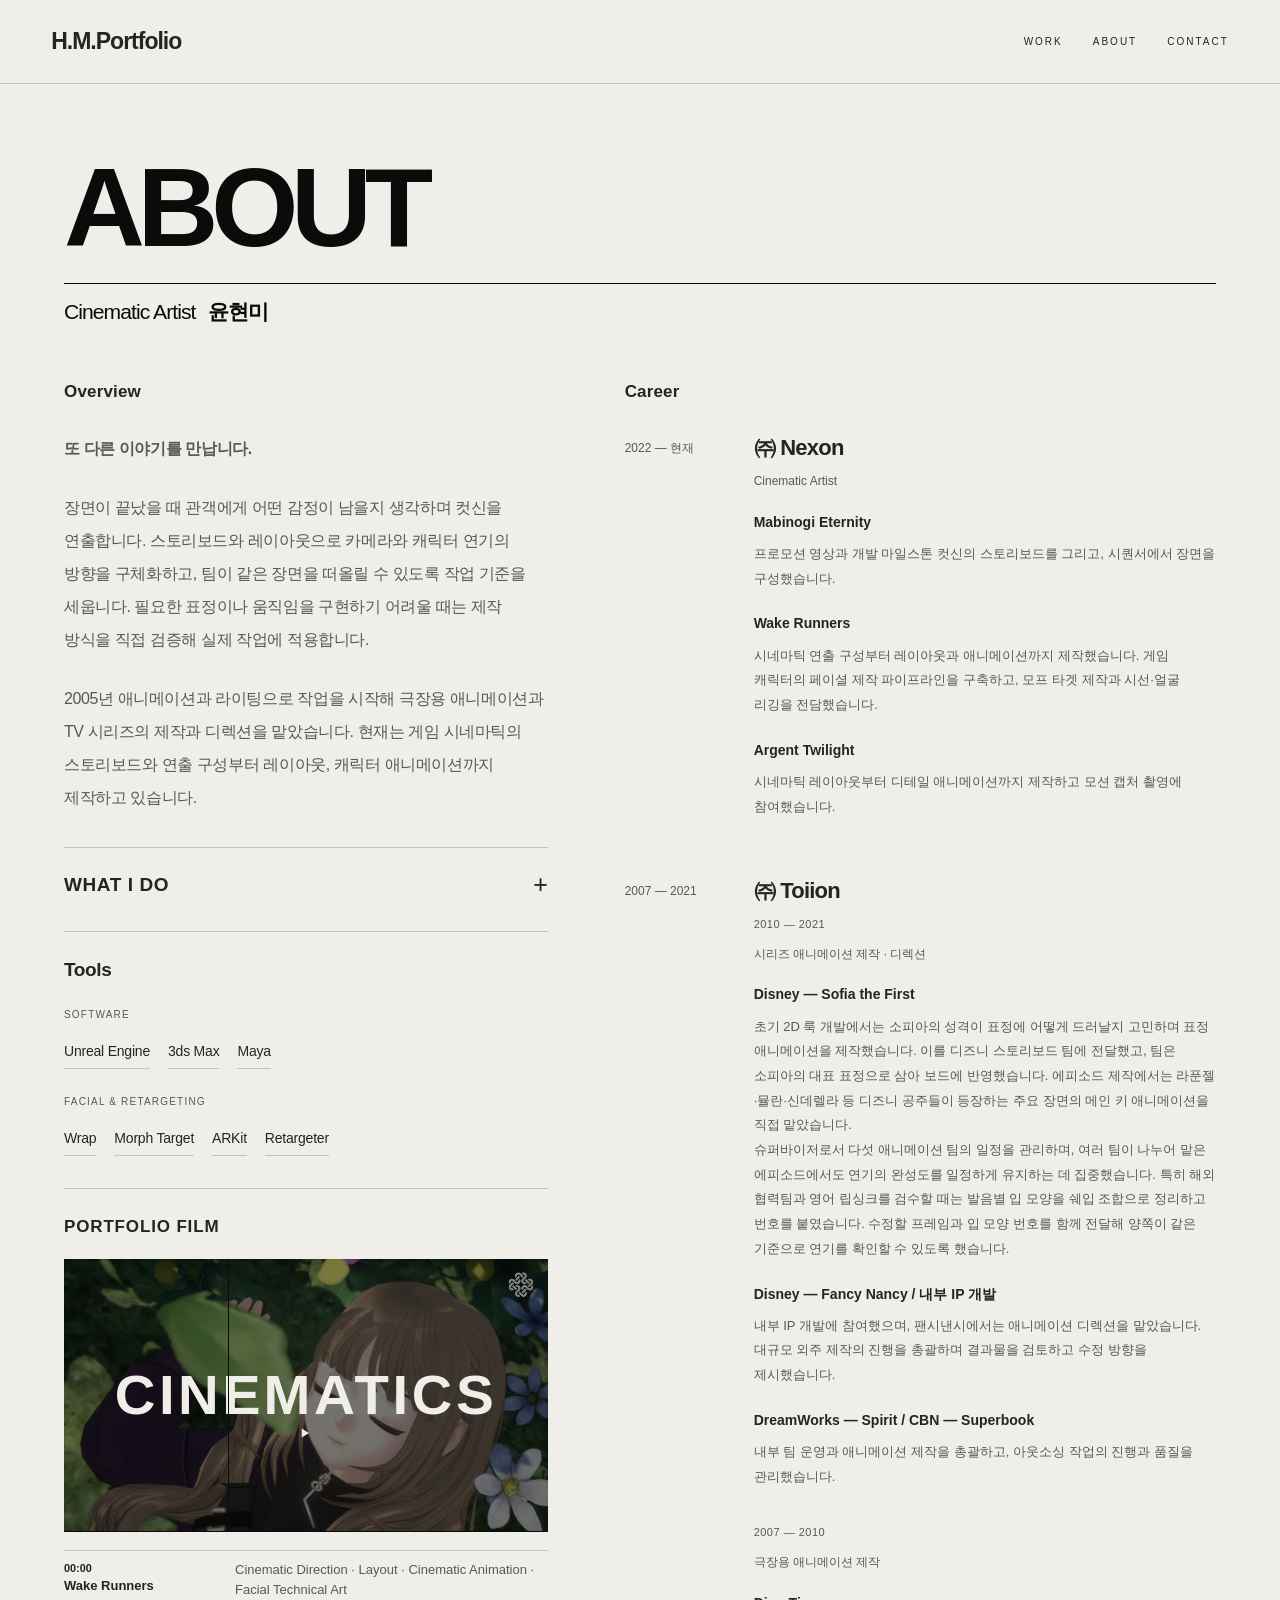
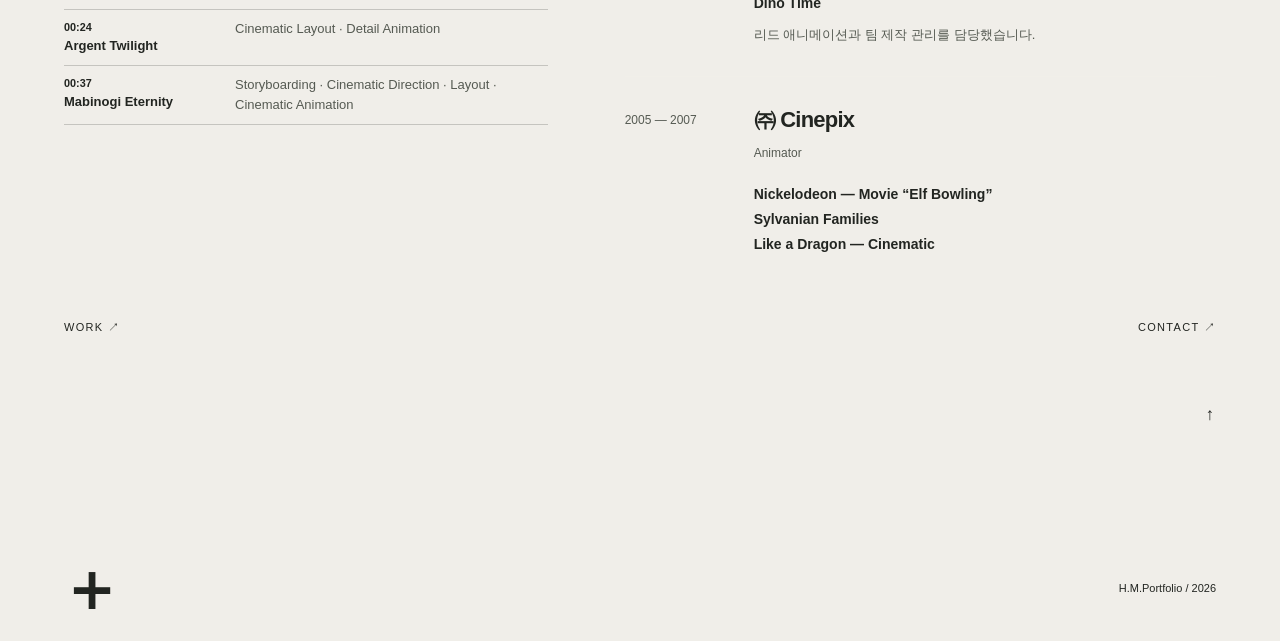
==== commit e892a216: "Edit directing notes and career narratives for continuity" ====
--- a/about.html
+++ b/about.html
@@ -15,13 +15,13 @@
 <div class="whatido-item"><h4>Facial Technical Art</h4><p>캐릭터별 모프 타겟을 제작하고 얼굴을 리깅하며, 표정 전달 공정을 구성합니다. ARKit 표정 매핑과 시퀀서 제어를 활용하고, 눈꺼풀·입술·턱의 형태와 립싱크를 확인합니다.</p></div>
 
 <div class="whatido-item"><h4>Pipeline R&amp;D</h4><p>스토리보드와 가이드 음성 제작에 AI 보조 도구를 적용했습니다. 기존 제작 경험을 바탕으로 반복 공정을 자동화하고 페이셜 제작과 엔진 연동 방식을 개선하고 있습니다.</p></div>
-<div class="whatido-item"><h4>Leadership</h4><p>애니메이션 팀 운영과 제작을 이끈 경험을 바탕으로 공정을 정리하고 작업 효율을 높입니다. 작업 효율을 높이는 도구를 제작해 팀의 제작 환경을 개선합니다.</p></div>
+<div class="whatido-item"><h4>Leadership</h4><p>팀의 제작 일정을 조율하고, 반복 작업으로 시간이 지체되는 공정을 찾아 제작 도구를 개선합니다.</p></div>
 </div></details>
 <section class="profile-tool-strip" id="profile-tools" aria-labelledby="profile-tools-title"><div class="profile-tools-heading"><h3 id="profile-tools-title">Tools</h3></div><div class="profile-tool-columns"><div class="profile-tool-group"><h4>SOFTWARE</h4><ul><li>Unreal Engine</li><li>3ds Max</li><li>Maya</li></ul></div><div class="profile-tool-group"><h4>FACIAL &amp; RETARGETING</h4><ul><li>Wrap</li><li>Morph Target</li><li>ARKit</li><li>Retargeter</li></ul></div></div></section>
 <section class="profile-showreel" id="about-portfolio-film" aria-labelledby="about-portfolio-film-title"><h3 id="about-portfolio-film-title">PORTFOLIO FILM</h3><div class="resume-showreel profile-inline-film"><button class="resume-film-cover project-film-cover unified-film-cover" type="button" aria-controls="about-film-player" aria-label="포트폴리오 영상 재생"><img src="assets/mabi-production/media-event-frame-cover-v02.png" alt="나뭇잎 아래 눈을 감은 마비노기 캐릭터"><span class="project-film-title" aria-hidden="true">CINEMATICS</span><span class="film-play-mark" aria-hidden="true">▶</span></button><div class="resume-film-stage" hidden><iframe id="about-film-player" class="vimeo-film-player" title="윤현미 시네마틱·애니메이션 포트폴리오 영상" data-vimeo-src="https://player.vimeo.com/video/1246816019?autoplay=1&amp;dnt=1&amp;quality=1080p" allow="autoplay; fullscreen; picture-in-picture; encrypted-media" allowfullscreen></iframe></div></div><dl class="showreel-credits" aria-label="프로젝트별 담당 역할"><div><dt><small style="display:block;font-variant-numeric:tabular-nums">00:00</small>Wake Runners</dt><dd lang="en">Cinematic Direction · Layout · Cinematic Animation · Facial Technical Art</dd></div><div><dt><small style="display:block;font-variant-numeric:tabular-nums">00:24</small>Argent Twilight</dt><dd lang="en">Cinematic Layout · Detail Animation</dd></div><div><dt><small style="display:block;font-variant-numeric:tabular-nums">00:37</small>Mabinogi Eternity</dt><dd lang="en">Storyboarding · Cinematic Direction · Layout · Cinematic Animation</dd></div></dl></section>
 </section>
-<section class="profile-career profile-career-column" id="profile-career" aria-labelledby="profile-career-title"><h3 id="profile-career-title" class="profile-column-heading">Career</h3><div class="career-cards"><article class="career-entry"><div class="career-date">2022 — 현재</div><div><h3>㈜ Nexon</h3><div class="career-role">Cinematic Artist</div><div class="career-project"><h4>Mabinogi Eternity</h4><p>프로모션 영상과 개발 마일스톤 컷신의 스토리보드와 시퀀서 제작을 했습니다.</p></div><div class="career-project"><h4>Wake Runners</h4><p>시네마틱 연출 구성부터 레이아웃과 애니메이션까지 제작했습니다. 게임 캐릭터의 페이셜 제작 파이프라인을 구축하고, 모프 타겟 제작과 시선·얼굴 리깅을 전담했습니다.</p></div><div class="career-project"><h4>Argent Twilight</h4><p>시네마틱 레이아웃부터 디테일 애니메이션까지 제작하고 모션 캡처 촬영에 참여했습니다.</p></div></div></article>
-<article class="career-entry"><div class="career-date">2007 — 2021</div><div><h3>㈜ Toiion</h3><section class="career-position"><div class="career-role"><span class="career-position-date">2010 — 2021</span> 시리즈 애니메이션 제작 · 디렉션</div><div class="career-project"><h4>Disney — Sofia the First</h4><p>초기 2D 룩 개발 단계에서 소피아의 개성이 드러나는 표정 애니메이션을 제작해 디즈니 스토리보드 팀에 전달했습니다. 팀은 이 표정들을 소피아의 대표 표정으로 삼아 스토리보드에 반영했습니다. 라푼젤·뮬란·신데렐라 등 디즈니 공주들이 등장하는 주요 장면의 메인 키 애니메이션을 직접 제작했습니다.</p><p>슈퍼바이저로서 5개 애니메이션 팀의 제작 일정을 관리하고, 프로젝트에서 중요하게 보는 연기 품질을 해외 협력팀과 일관되게 유지할 수 있도록 검수 절차를 구축했습니다. 영어 립싱크의 경우 발음별 입 모양을 공통 기준으로 정리해 수정 요청과 확인에 활용했습니다. 이를 바탕으로 제작 일정 안에서 에피소드별 연기 완성도를 조율했습니다.</p></div><div class="career-project"><h4>Disney — Fancy Nancy / 내부 IP 개발</h4><p>내부 IP 개발에 참여하고, 팬시낸시의 애니메이션 디렉션을 담당했습니다. 대규모 외주 작업의 결과물 검토, 수정 피드백, 품질 관리와 제작 진행을 총괄했습니다.</p></div><div class="career-project"><h4>DreamWorks — Spirit / CBN — Superbook</h4><p>내부 팀 운영과 애니메이션 제작을 총괄하고, 아웃소싱 작업의 진행과 품질을 관리했습니다.</p></div></section><section class="career-position"><div class="career-role"><span class="career-position-date">2007 — 2010</span>극장용 애니메이션 제작</div><div class="career-project"><h4>Dino Time</h4><p>리드 애니메이션과 팀 제작 관리를 담당했습니다.</p></div></section></div></article>
+<section class="profile-career profile-career-column" id="profile-career" aria-labelledby="profile-career-title"><h3 id="profile-career-title" class="profile-column-heading">Career</h3><div class="career-cards"><article class="career-entry"><div class="career-date">2022 — 현재</div><div><h3>㈜ Nexon</h3><div class="career-role">Cinematic Artist</div><div class="career-project"><h4>Mabinogi Eternity</h4><p>프로모션 영상과 개발 마일스톤 컷신의 스토리보드를 그리고, 시퀀서에서 장면을 구성했습니다.</p></div><div class="career-project"><h4>Wake Runners</h4><p>시네마틱 연출 구성부터 레이아웃과 애니메이션까지 제작했습니다. 게임 캐릭터의 페이셜 제작 파이프라인을 구축하고, 모프 타겟 제작과 시선·얼굴 리깅을 전담했습니다.</p></div><div class="career-project"><h4>Argent Twilight</h4><p>시네마틱 레이아웃부터 디테일 애니메이션까지 제작하고 모션 캡처 촬영에 참여했습니다.</p></div></div></article>
+<article class="career-entry"><div class="career-date">2007 — 2021</div><div><h3>㈜ Toiion</h3><section class="career-position"><div class="career-role"><span class="career-position-date">2010 — 2021</span> 시리즈 애니메이션 제작 · 디렉션</div><div class="career-project"><h4>Disney — Sofia the First</h4><p>초기 2D 룩 개발에서는 소피아의 성격이 표정에 어떻게 드러날지 고민하며 표정 애니메이션을 제작했습니다. 이를 디즈니 스토리보드 팀에 전달했고, 팀은 소피아의 대표 표정으로 삼아 보드에 반영했습니다. 에피소드 제작에서는 라푼젤·뮬란·신데렐라 등 디즈니 공주들이 등장하는 주요 장면의 메인 키 애니메이션을 직접 맡았습니다.</p><p>슈퍼바이저로서 다섯 애니메이션 팀의 일정을 관리하며, 여러 팀이 나누어 맡은 에피소드에서도 연기의 완성도를 일정하게 유지하는 데 집중했습니다. 특히 해외 협력팀과 영어 립싱크를 검수할 때는 발음별 입 모양을 쉐입 조합으로 정리하고 번호를 붙였습니다. 수정할 프레임과 입 모양 번호를 함께 전달해 양쪽이 같은 기준으로 연기를 확인할 수 있도록 했습니다.</p></div><div class="career-project"><h4>Disney — Fancy Nancy / 내부 IP 개발</h4><p>내부 IP 개발에 참여했으며, 팬시낸시에서는 애니메이션 디렉션을 맡았습니다. 대규모 외주 제작의 진행을 총괄하며 결과물을 검토하고 수정 방향을 제시했습니다.</p></div><div class="career-project"><h4>DreamWorks — Spirit / CBN — Superbook</h4><p>내부 팀 운영과 애니메이션 제작을 총괄하고, 아웃소싱 작업의 진행과 품질을 관리했습니다.</p></div></section><section class="career-position"><div class="career-role"><span class="career-position-date">2007 — 2010</span>극장용 애니메이션 제작</div><div class="career-project"><h4>Dino Time</h4><p>리드 애니메이션과 팀 제작 관리를 담당했습니다.</p></div></section></div></article>
 <article class="career-entry"><div class="career-date">2005 — 2007</div><div><h3>㈜ Cinepix</h3><div class="career-role">Animator</div><div class="career-project"><h4>Nickelodeon — Movie “Elf Bowling”<br>Sylvanian Families<br>Like a Dragon — Cinematic</h4></div></div></article></div></section>
 </div>
 
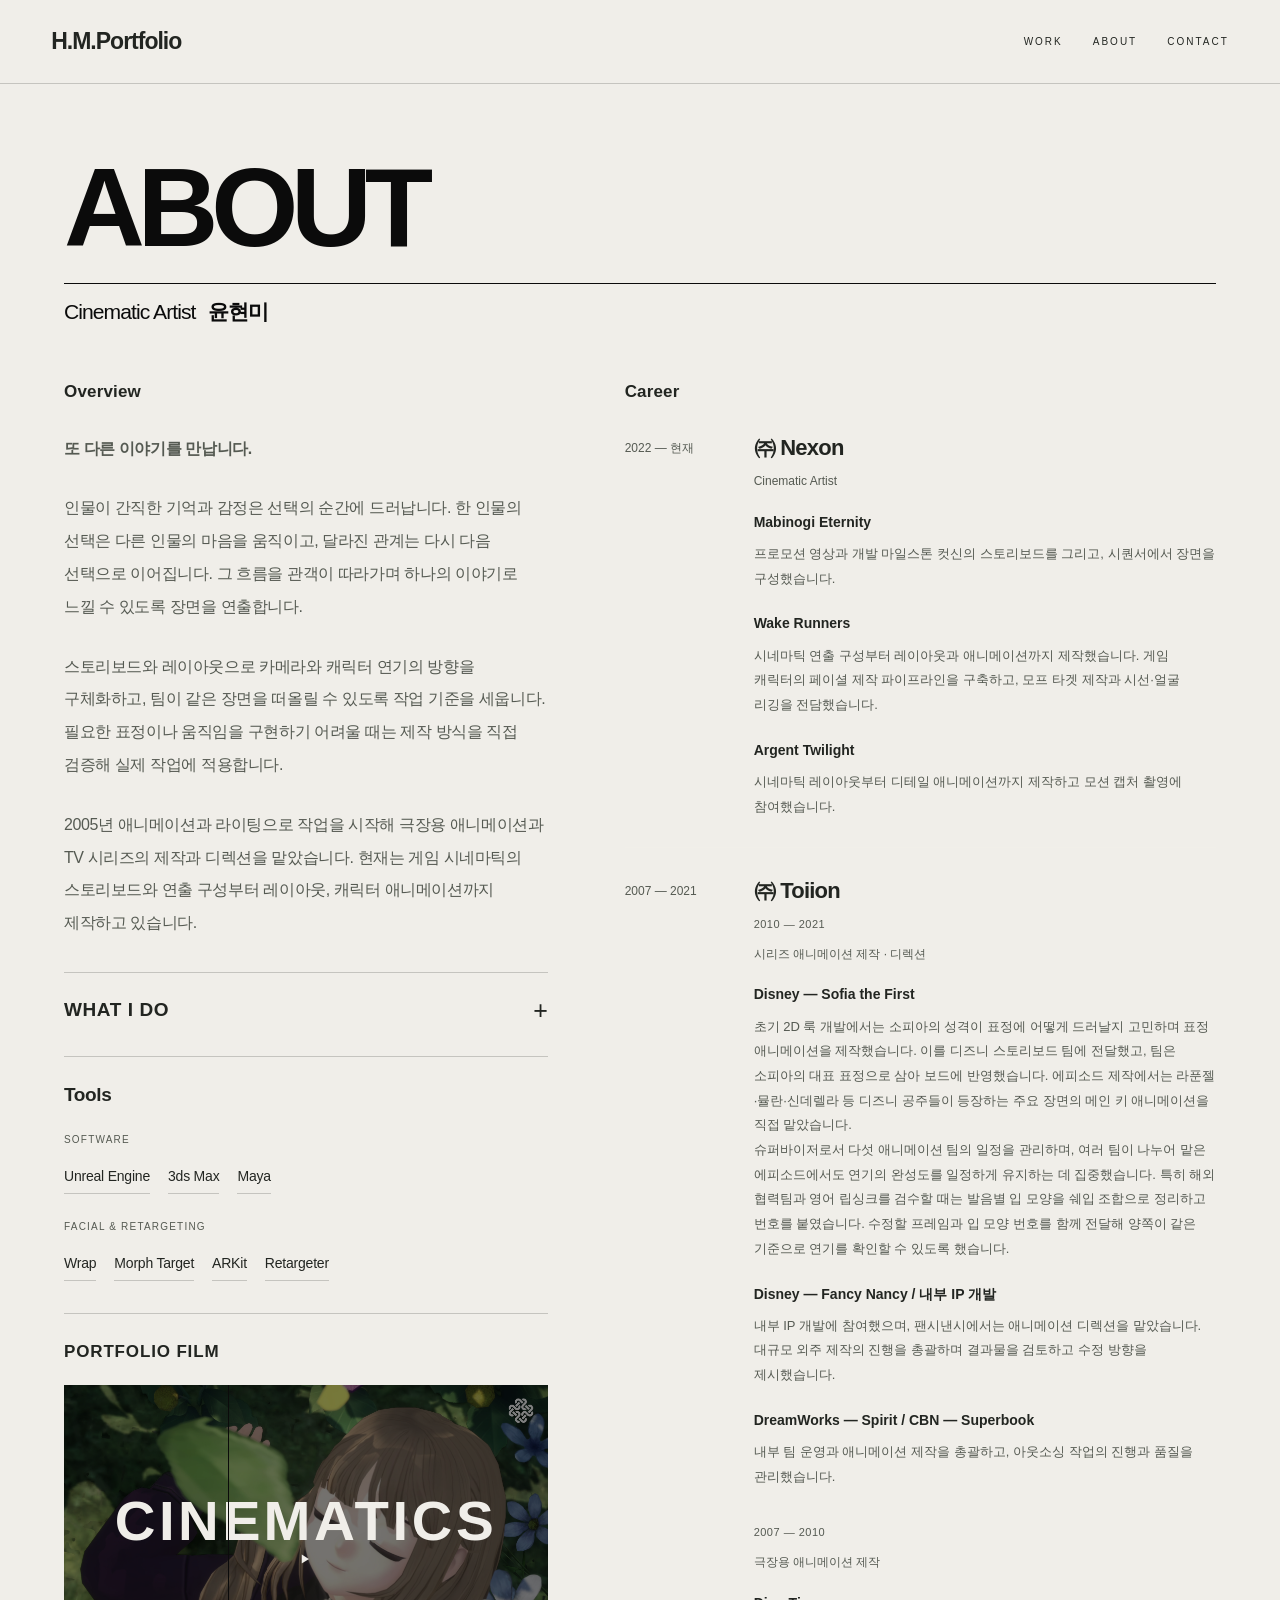
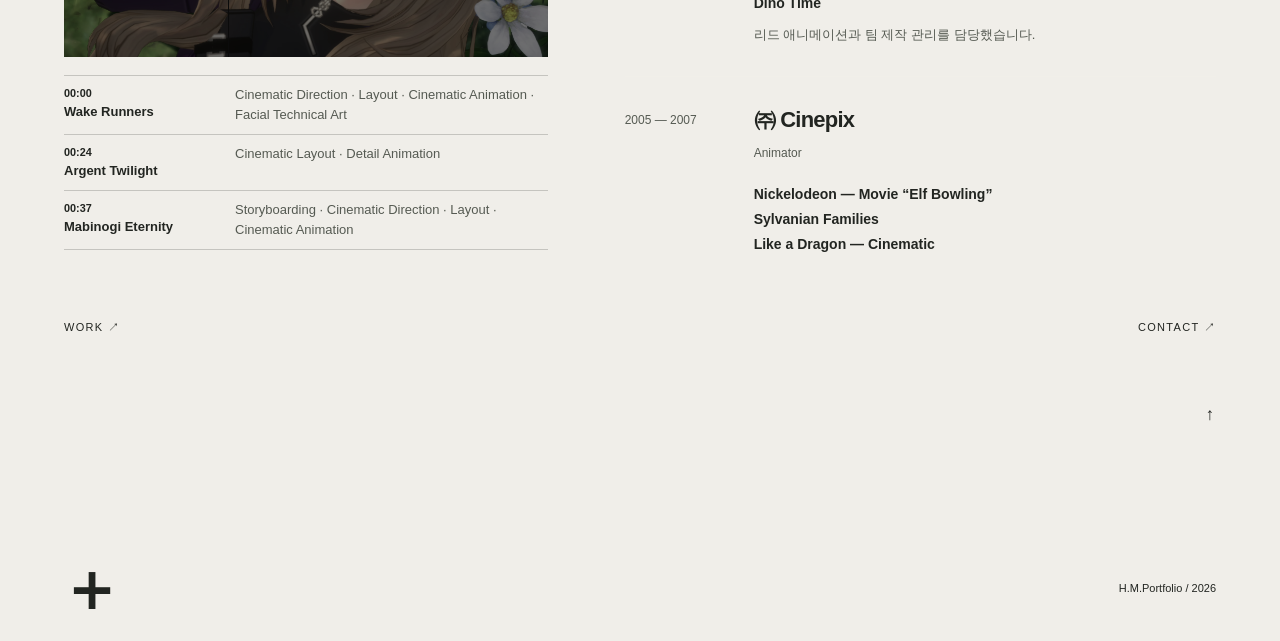
==== commit 41c9553d: "Introduce the directing philosophy in both About overviews" ====
--- a/about.html
+++ b/about.html
@@ -7,7 +7,7 @@
 <div class="profile-container">
 <div class="profile-heading about-title-lockup"><h1 id="profile-title">ABOUT</h1><div class="profile-identity"><span><span lang="en">Cinematic Artist</span> <strong>윤현미</strong></span></div></div>
 <div class="profile-grid">
-<section class="profile-bio" id="profile-overview" aria-labelledby="profile-overview-title"><h3 id="profile-overview-title" class="profile-column-heading">Overview</h3><div class="profile-bio-copy"><p><strong>또 다른 이야기를 만납니다.</strong></p><p>장면이 끝났을 때 관객에게 어떤 감정이 남을지 생각하며 컷신을 연출합니다. 스토리보드와 레이아웃으로 카메라와 캐릭터 연기의 방향을 구체화하고, 팀이 같은 장면을 떠올릴 수 있도록 작업 기준을 세웁니다. 필요한 표정이나 움직임을 구현하기 어려울 때는 제작 방식을 직접 검증해 실제 작업에 적용합니다.</p><p>2005년 애니메이션과 라이팅으로 작업을 시작해 극장용 애니메이션과 TV 시리즈의 제작과 디렉션을 맡았습니다. 현재는 게임 시네마틱의 스토리보드와 연출 구성부터 레이아웃, 캐릭터 애니메이션까지 제작하고 있습니다.</p></div>
+<section class="profile-bio" id="profile-overview" aria-labelledby="profile-overview-title"><h3 id="profile-overview-title" class="profile-column-heading">Overview</h3><div class="profile-bio-copy"><p><strong>또 다른 이야기를 만납니다.</strong></p><p>인물이 간직한 기억과 감정은 선택의 순간에 드러납니다. 한 인물의 선택은 다른 인물의 마음을 움직이고, 달라진 관계는 다시 다음 선택으로 이어집니다. 그 흐름을 관객이 따라가며 하나의 이야기로 느낄 수 있도록 장면을 연출합니다.</p><p>스토리보드와 레이아웃으로 카메라와 캐릭터 연기의 방향을 구체화하고, 팀이 같은 장면을 떠올릴 수 있도록 작업 기준을 세웁니다. 필요한 표정이나 움직임을 구현하기 어려울 때는 제작 방식을 직접 검증해 실제 작업에 적용합니다.</p><p>2005년 애니메이션과 라이팅으로 작업을 시작해 극장용 애니메이션과 TV 시리즈의 제작과 디렉션을 맡았습니다. 현재는 게임 시네마틱의 스토리보드와 연출 구성부터 레이아웃, 캐릭터 애니메이션까지 제작하고 있습니다.</p></div>
 <details class="profile-whatido" id="profile-whatido"><summary><h3>WHAT I DO</h3><span class="whatido-toggle" aria-hidden="true">+</span></summary><div class="whatido-content">
 <div class="whatido-item"><h4>Cinematic Direction</h4><p>애니메이션 디렉션과 아웃소싱 관리, 유관 부서 협업 경험을 바탕으로 작업 범위를 정리하고 시네마틱 제작 공수를 산정합니다.<br>콘셉트와 스토리보드로 장면의 방향을 설정하고, 애니메틱과 레이아웃을 통해 카메라 구도·컷의 길이·캐릭터 연기의 흐름을 구체화합니다.</p></div>
 
